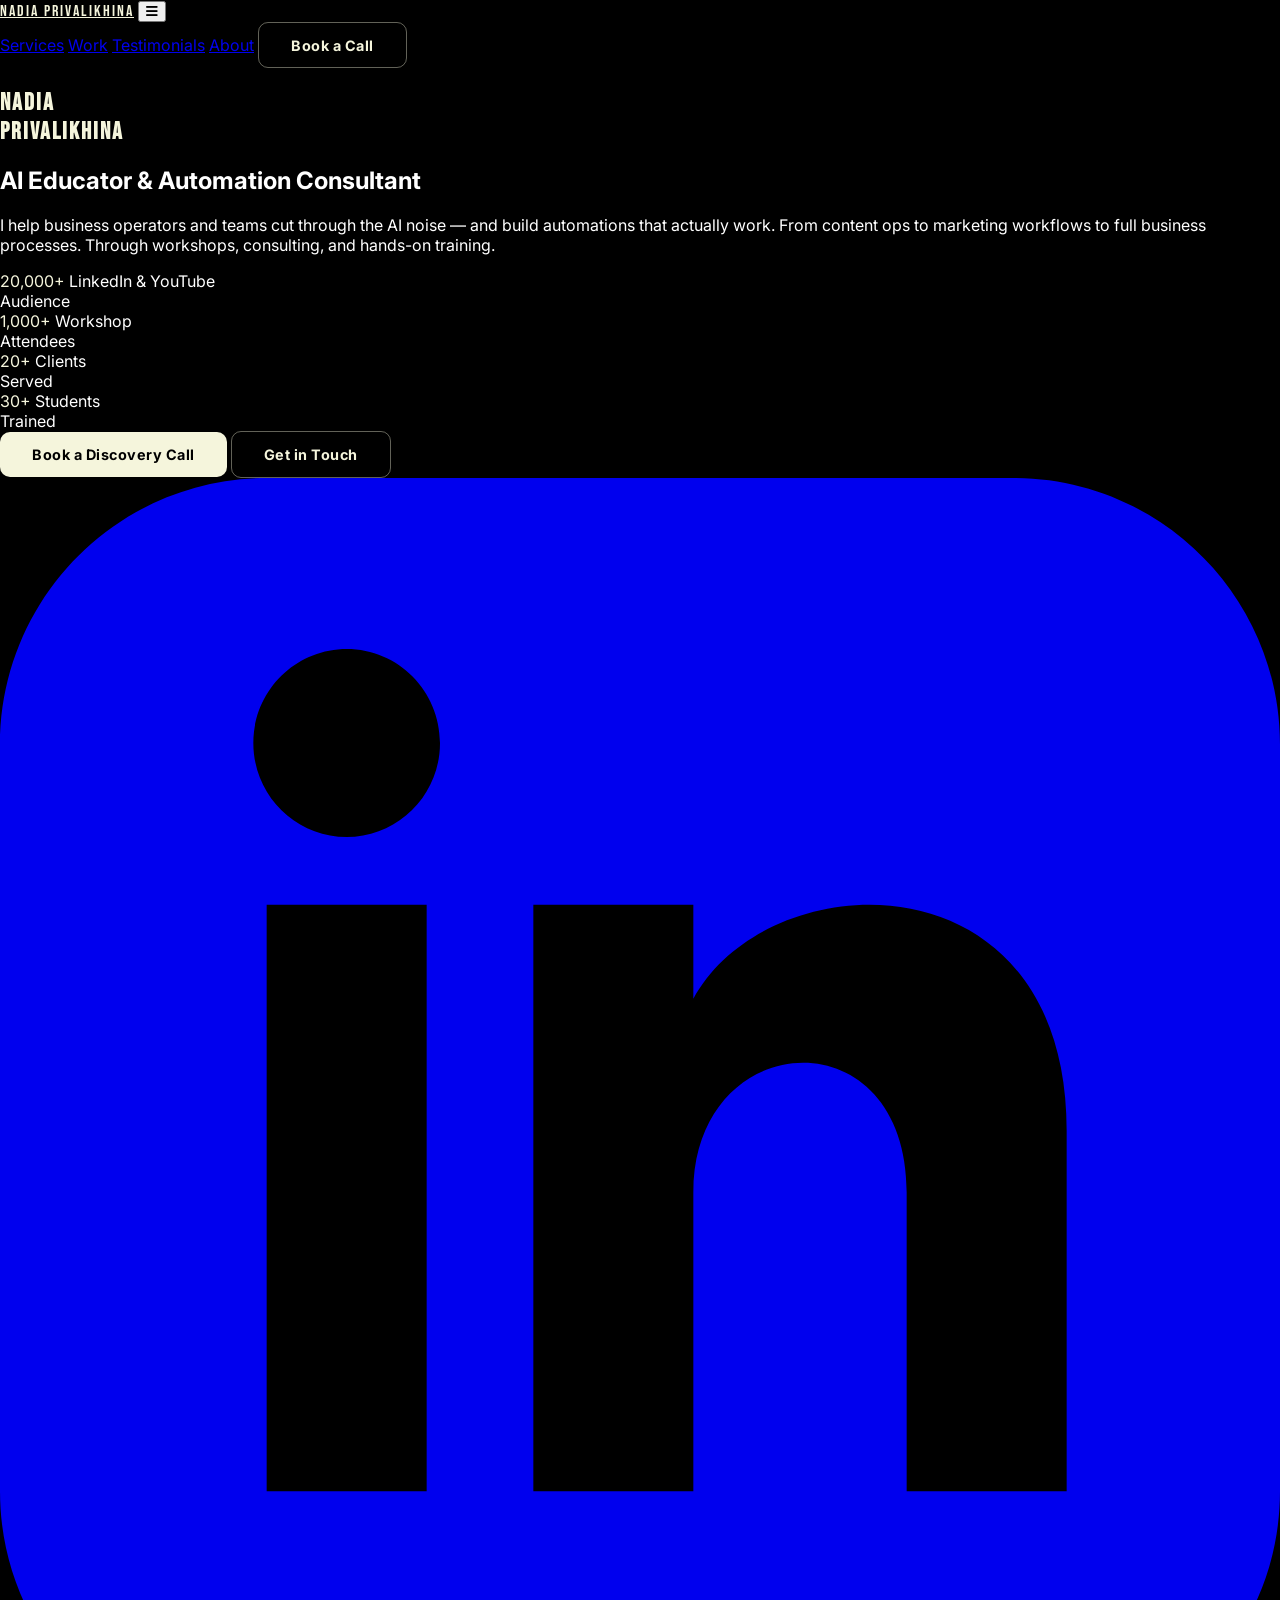
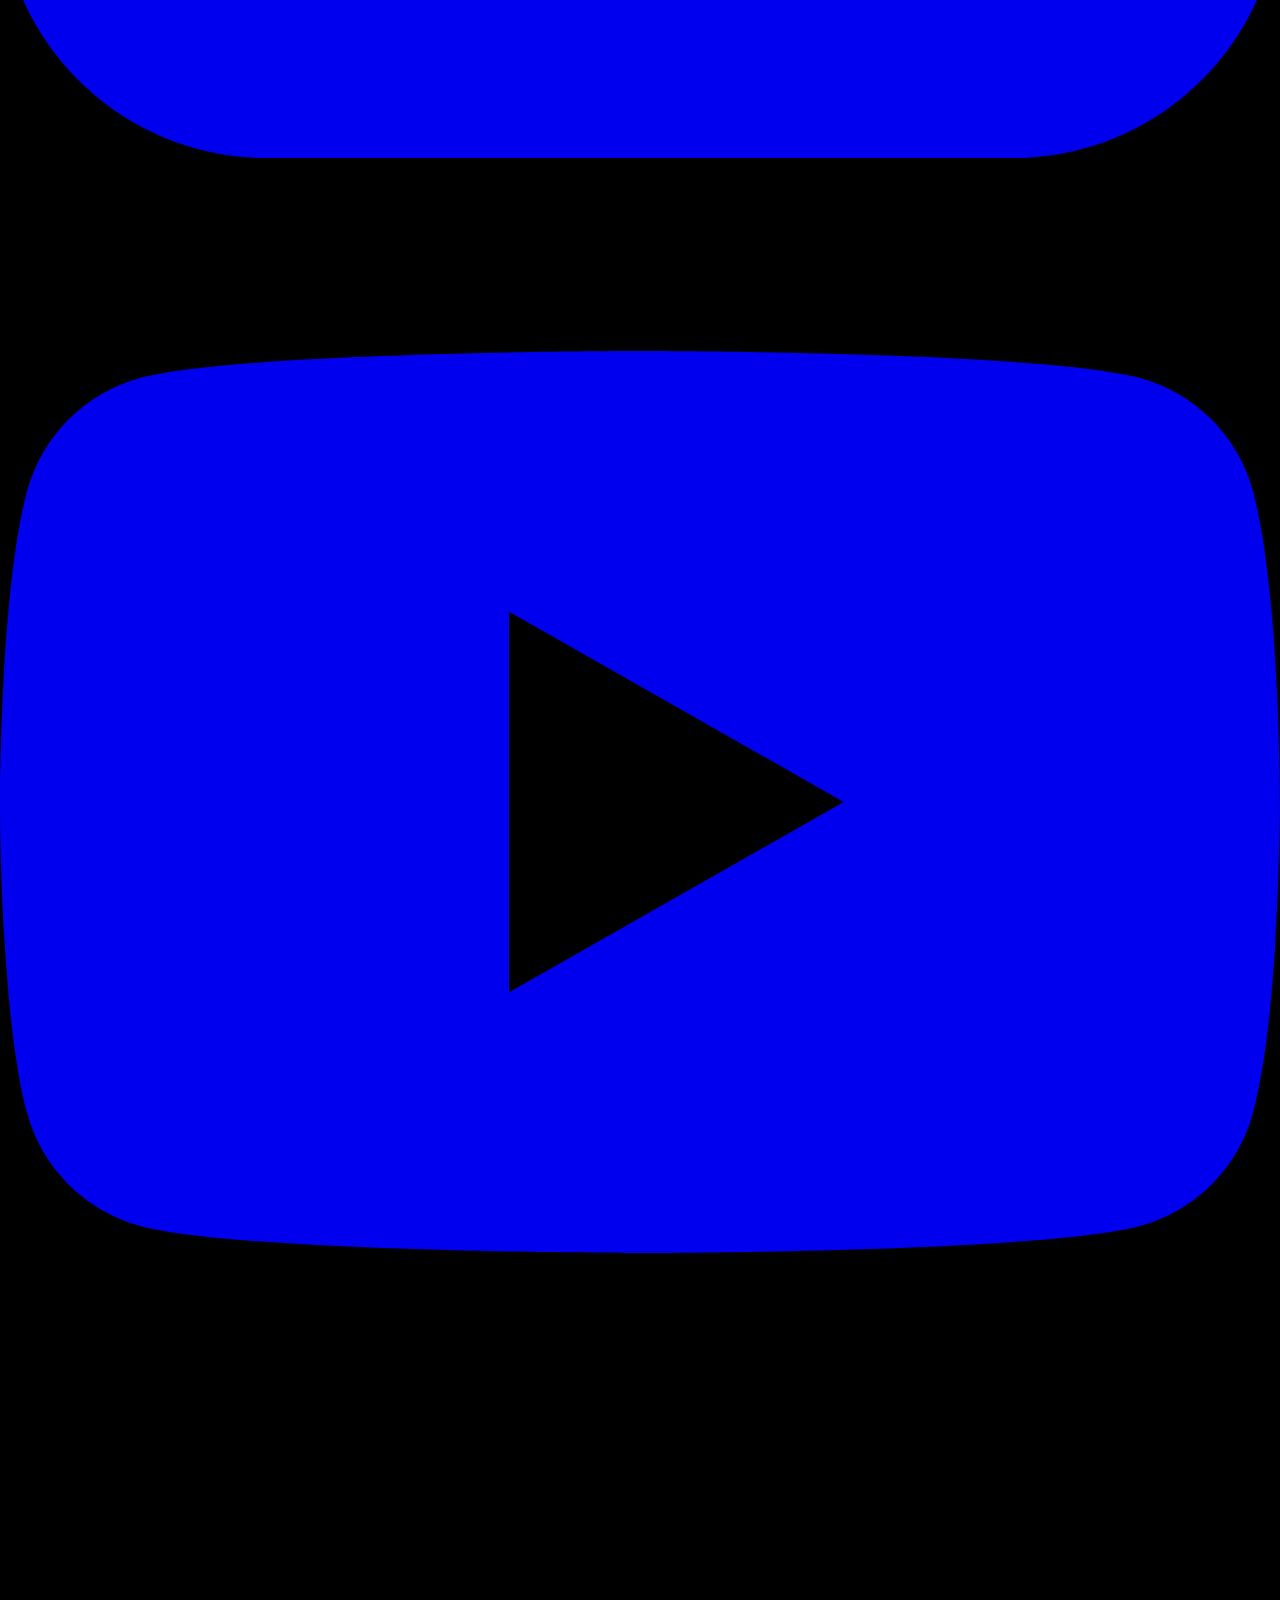
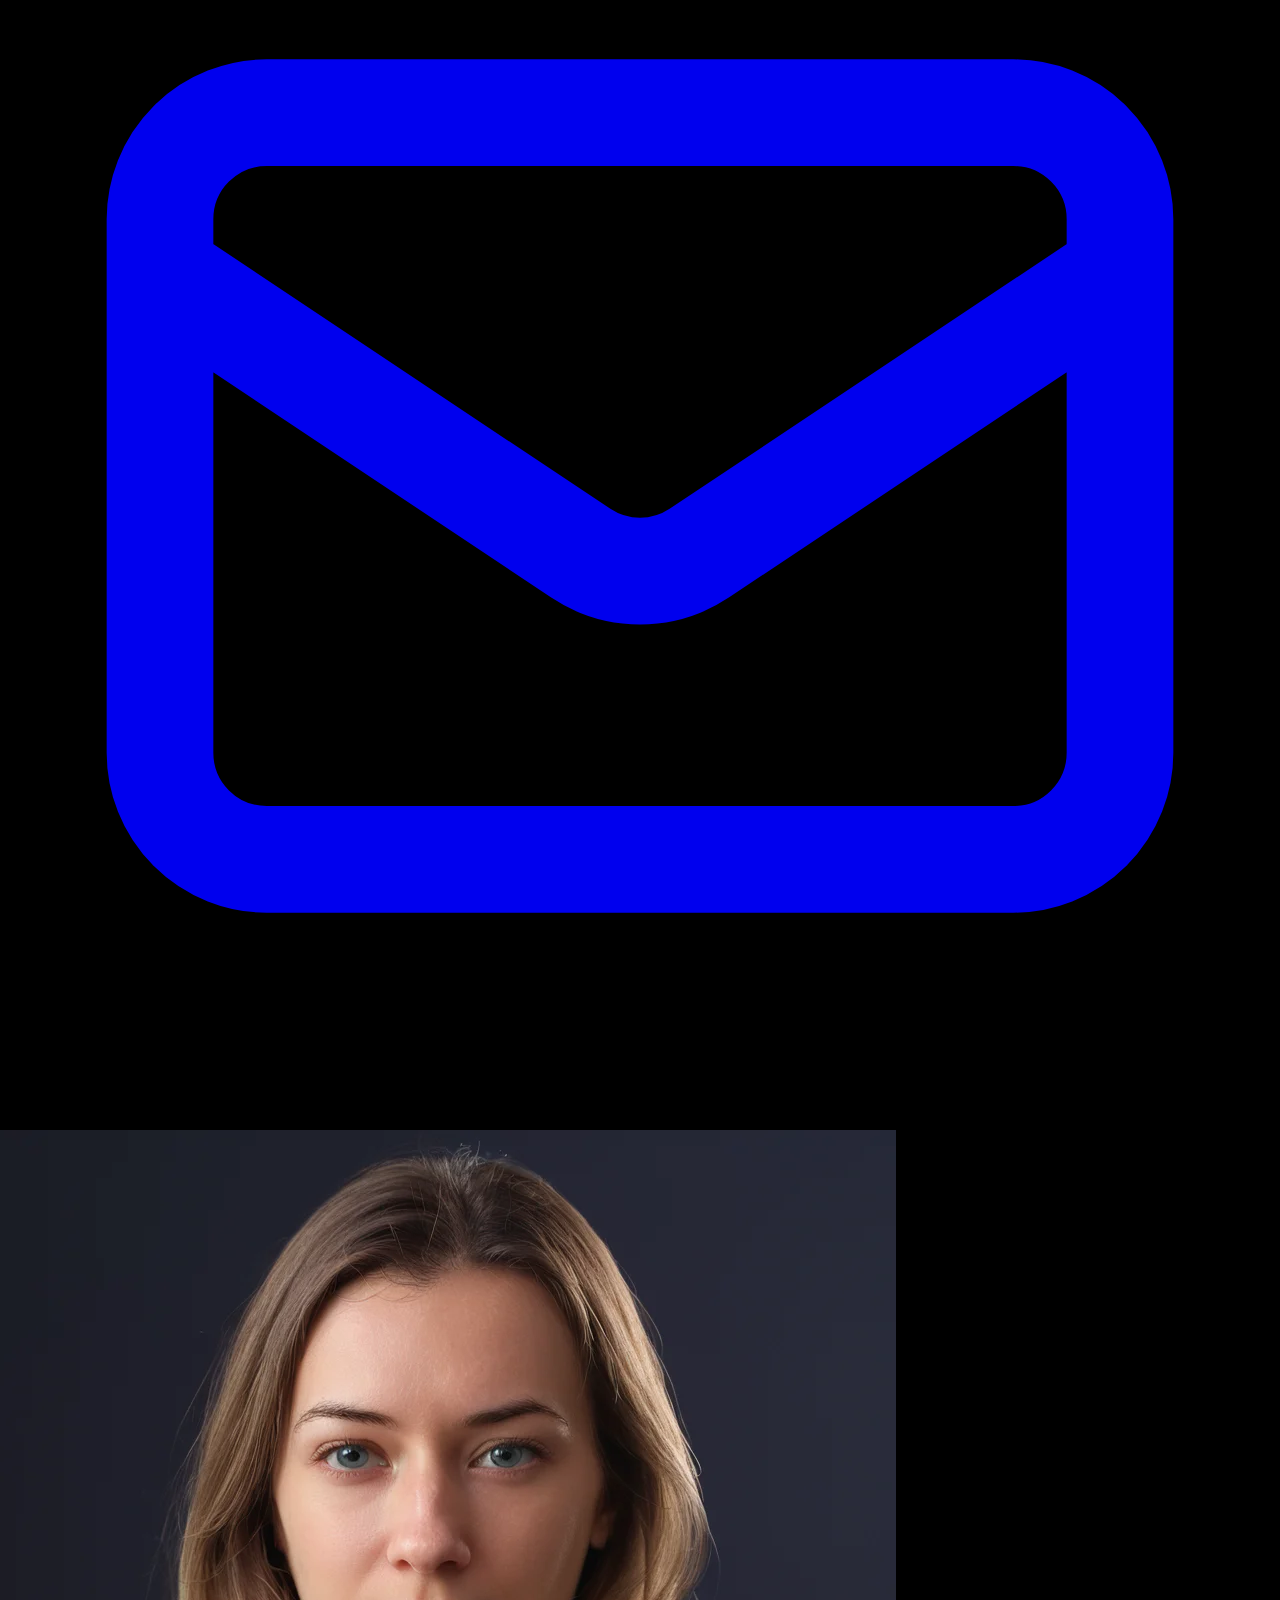
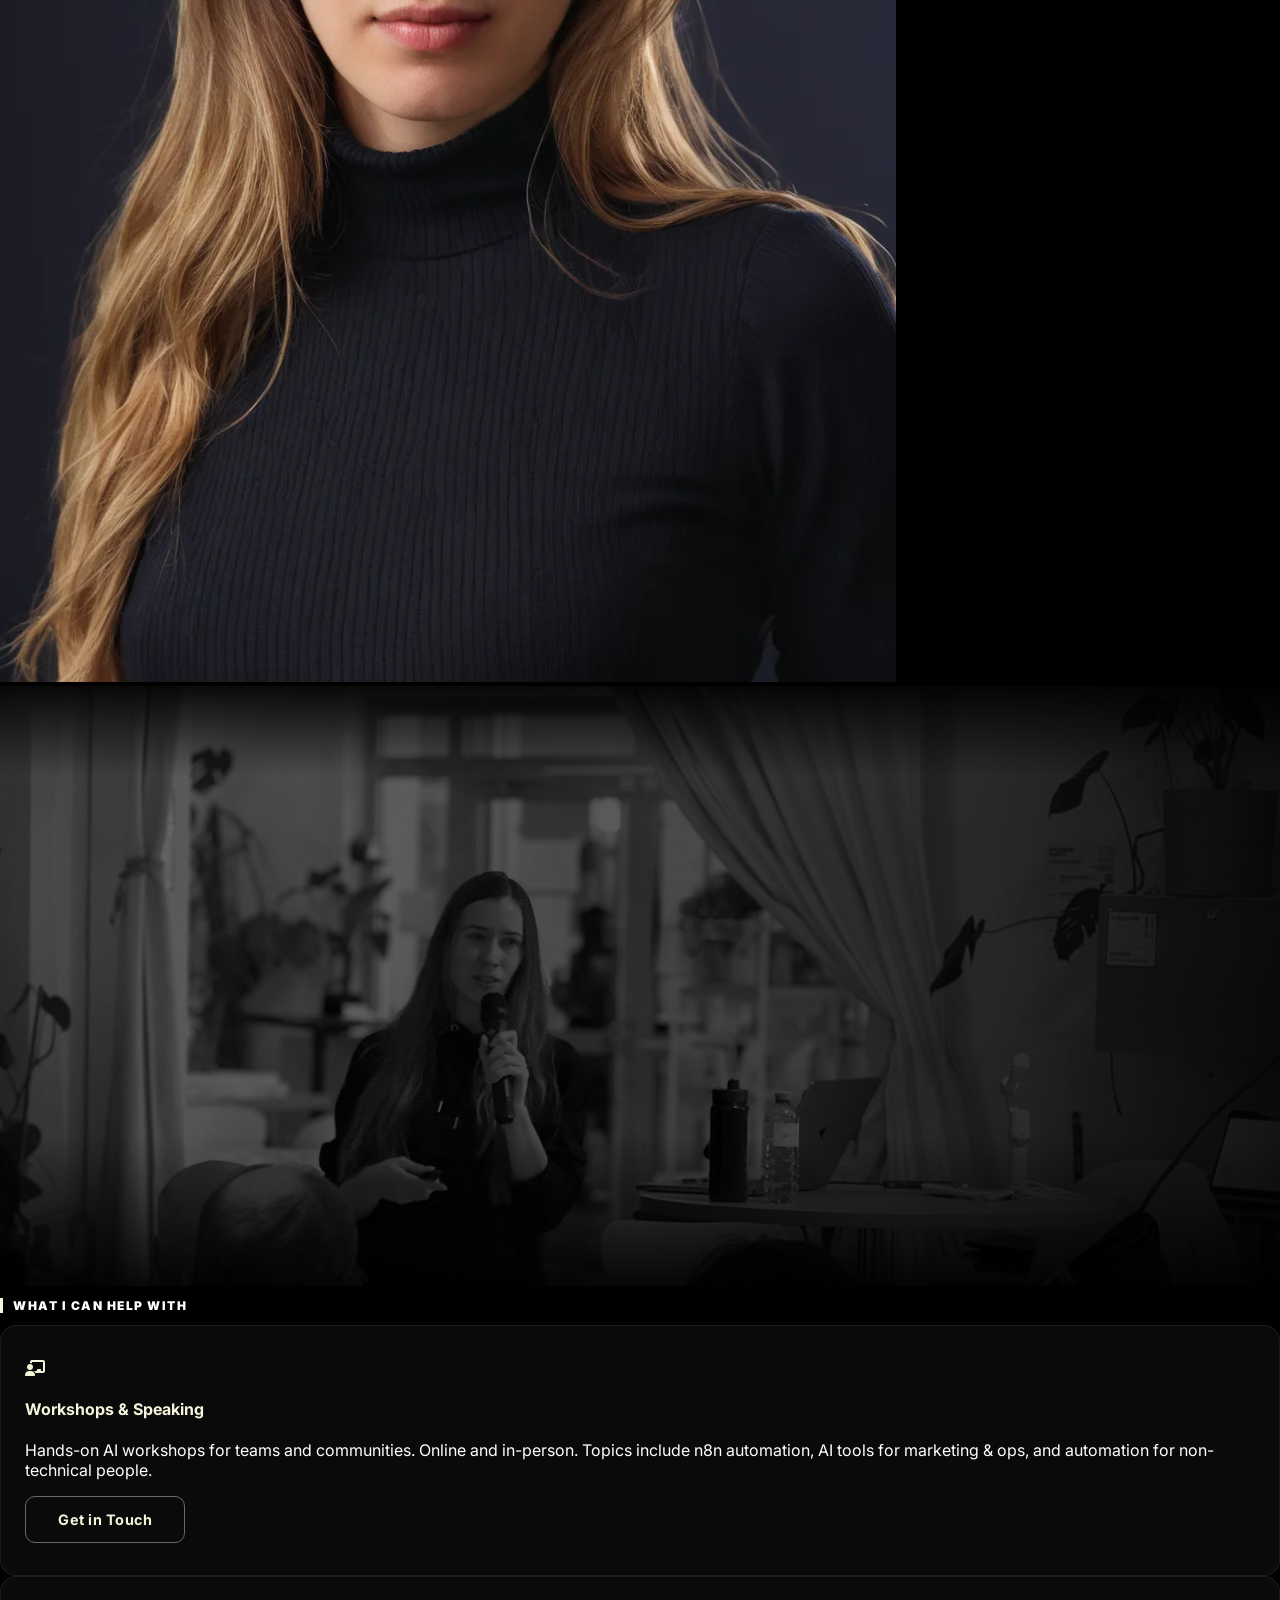
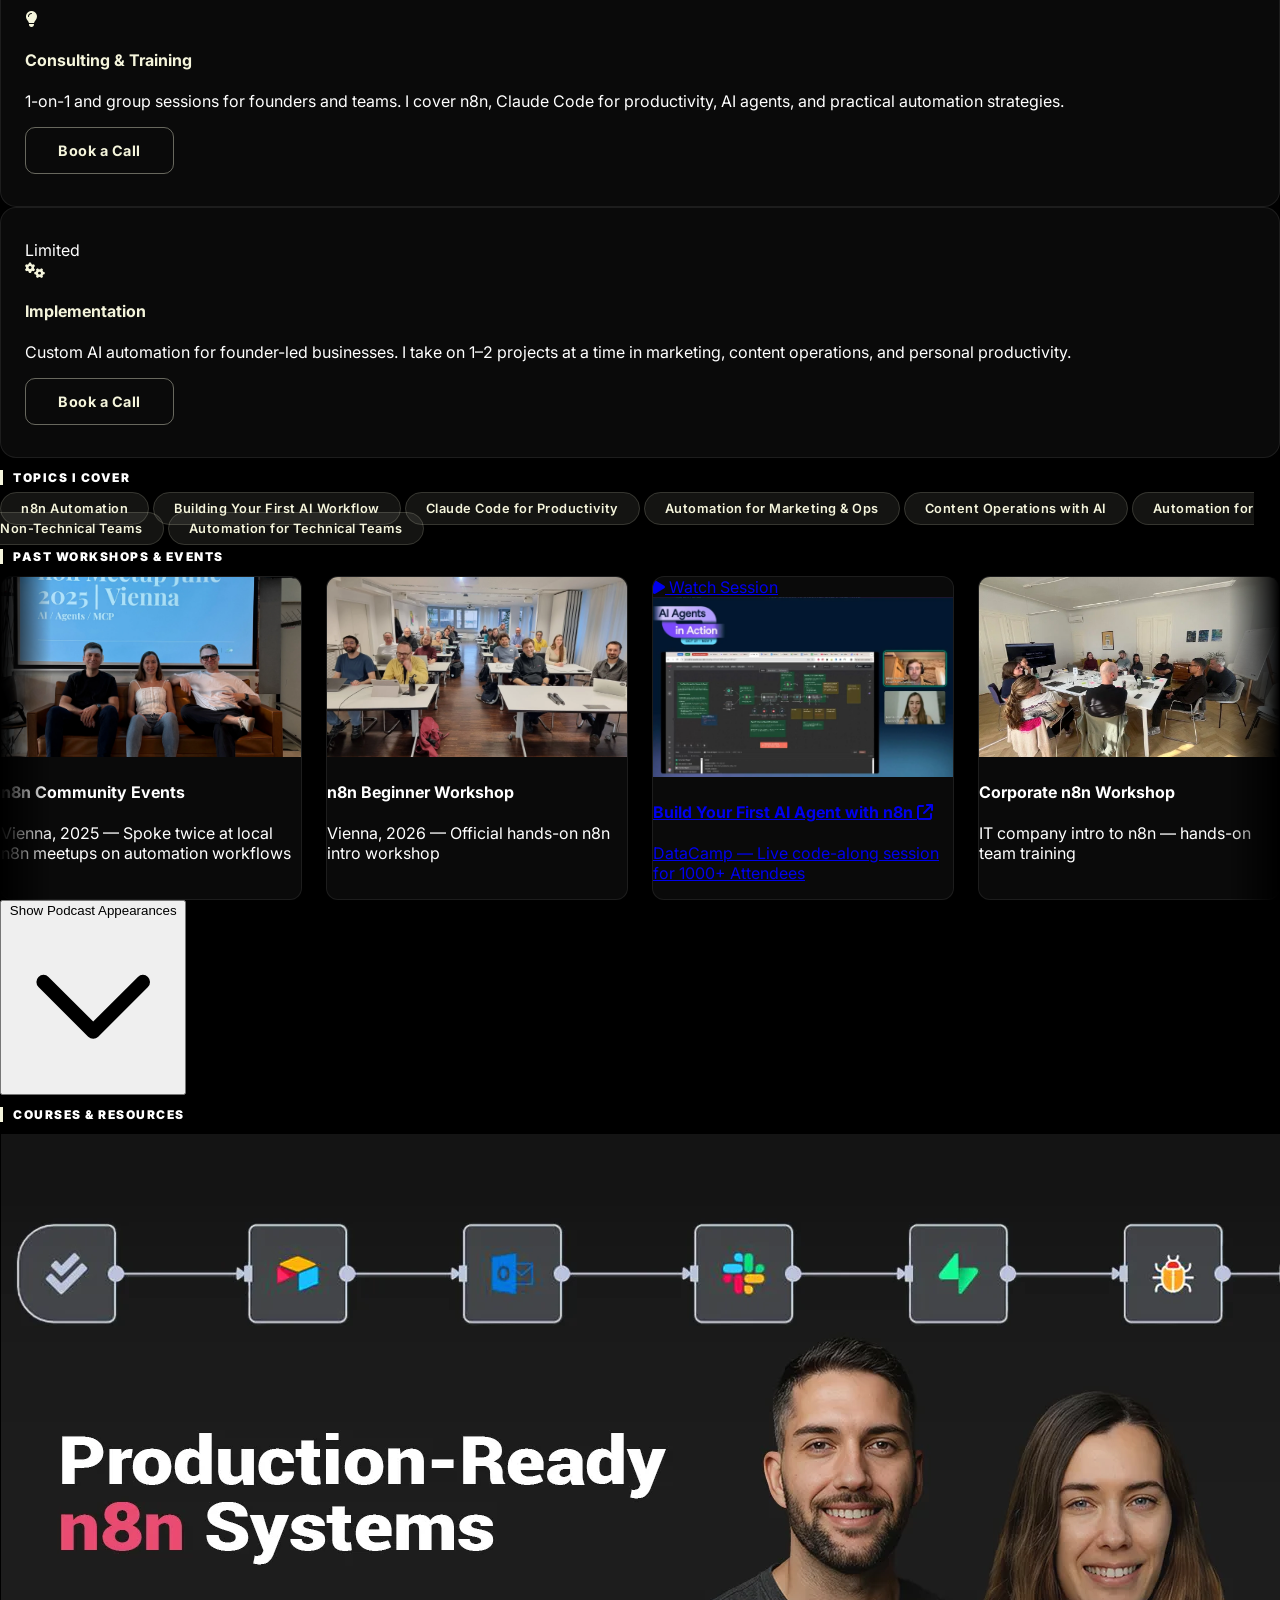
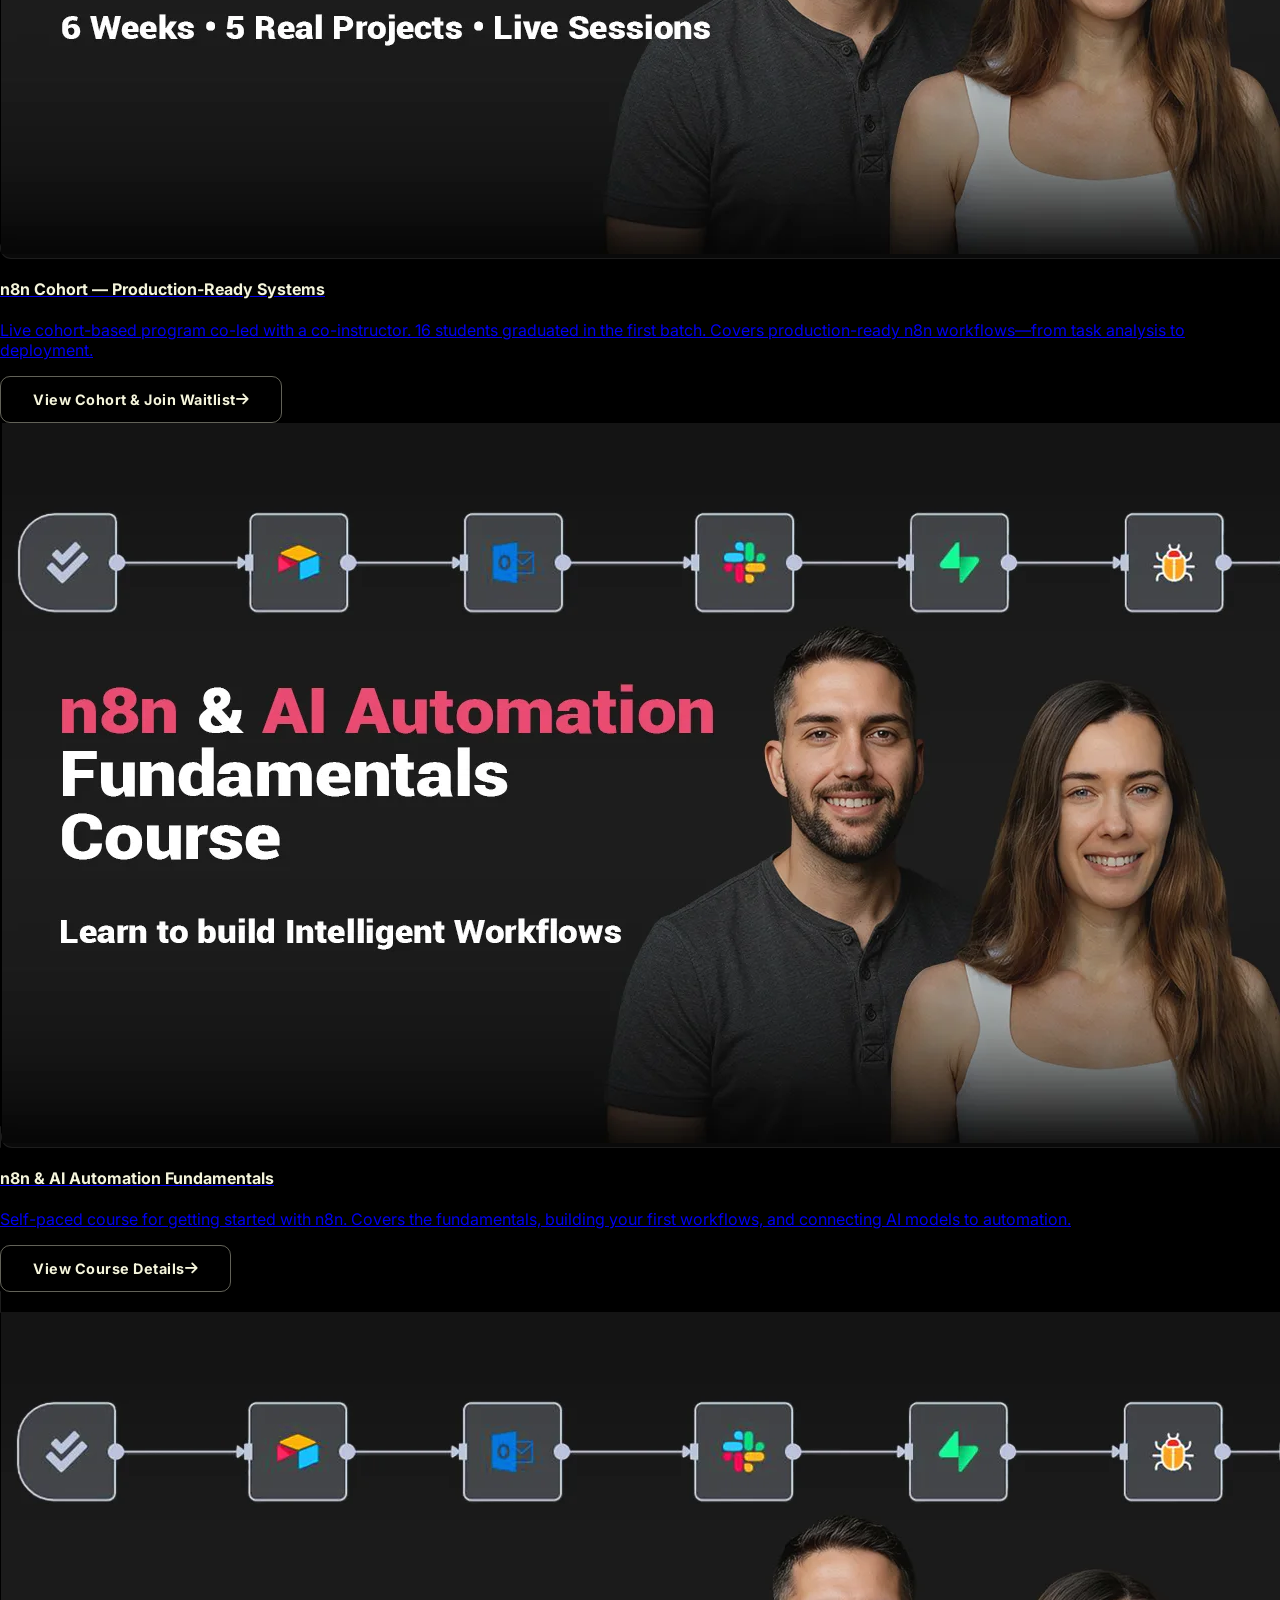
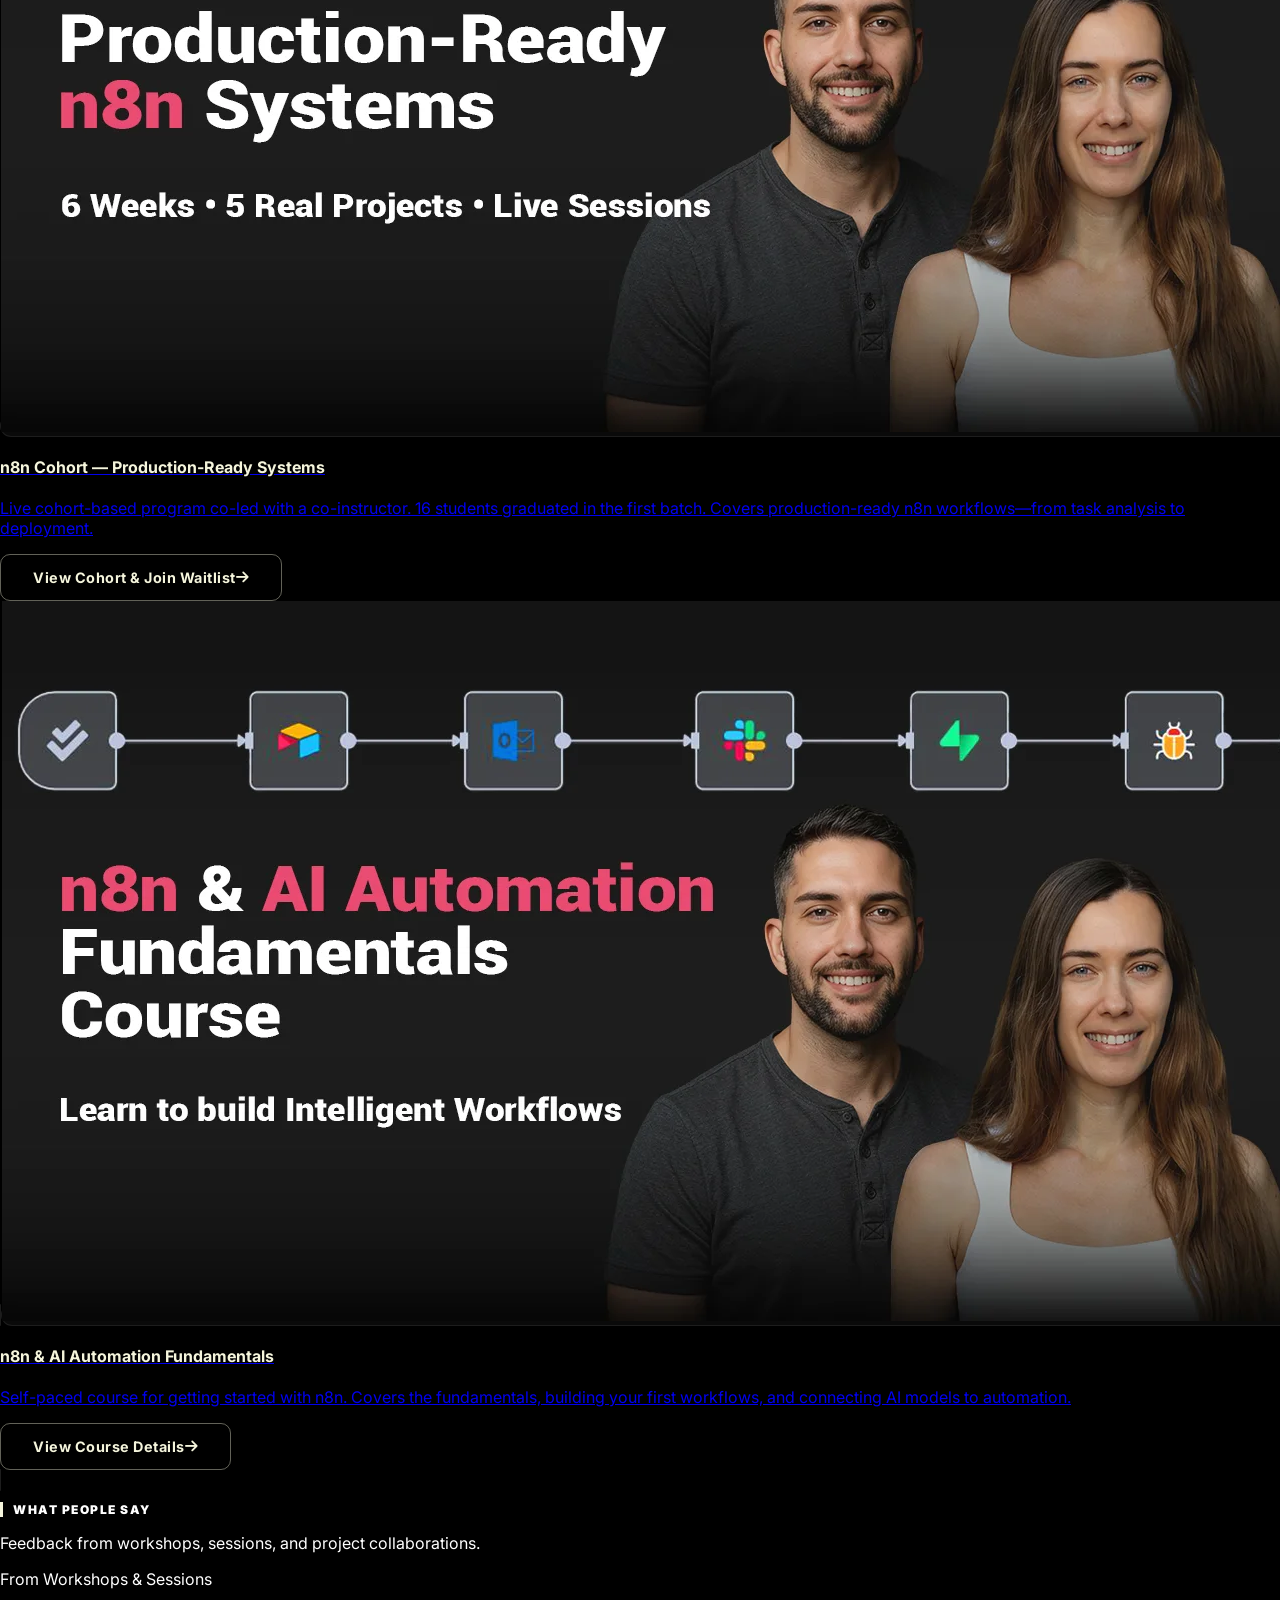
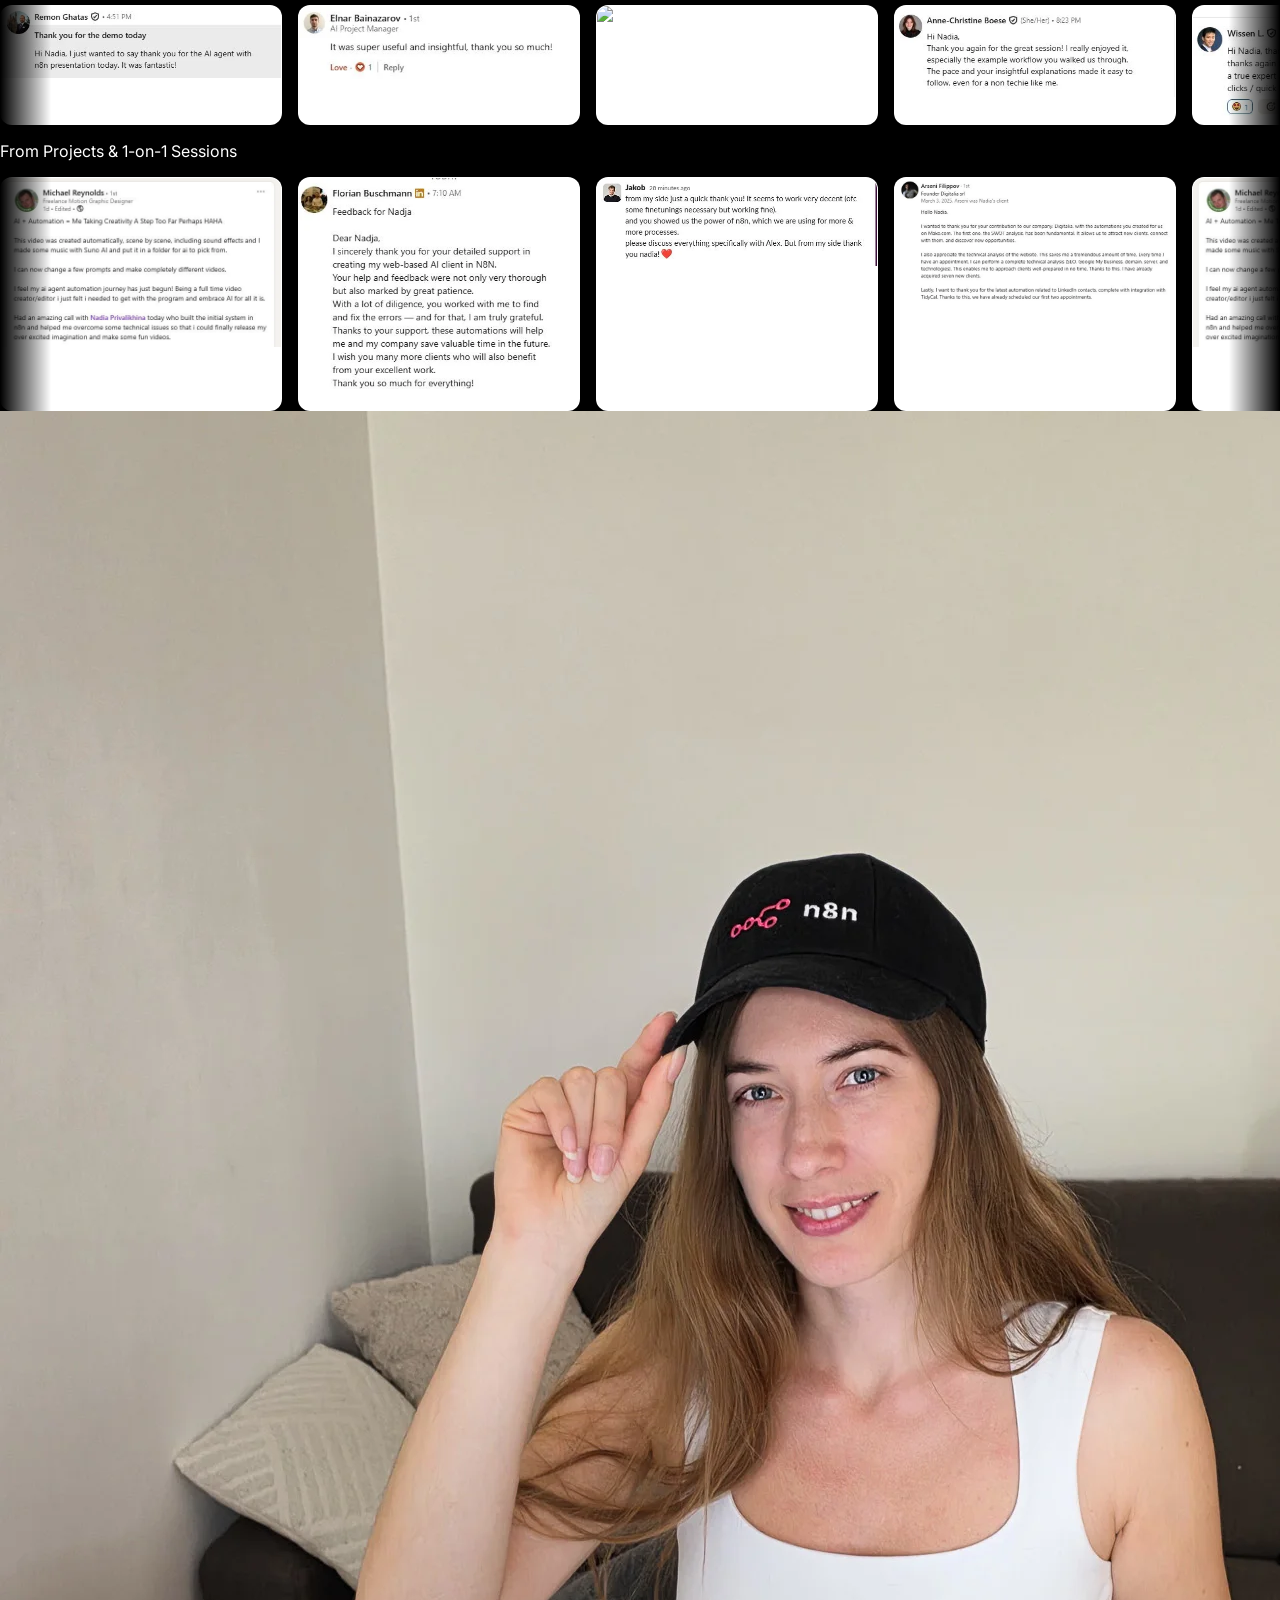
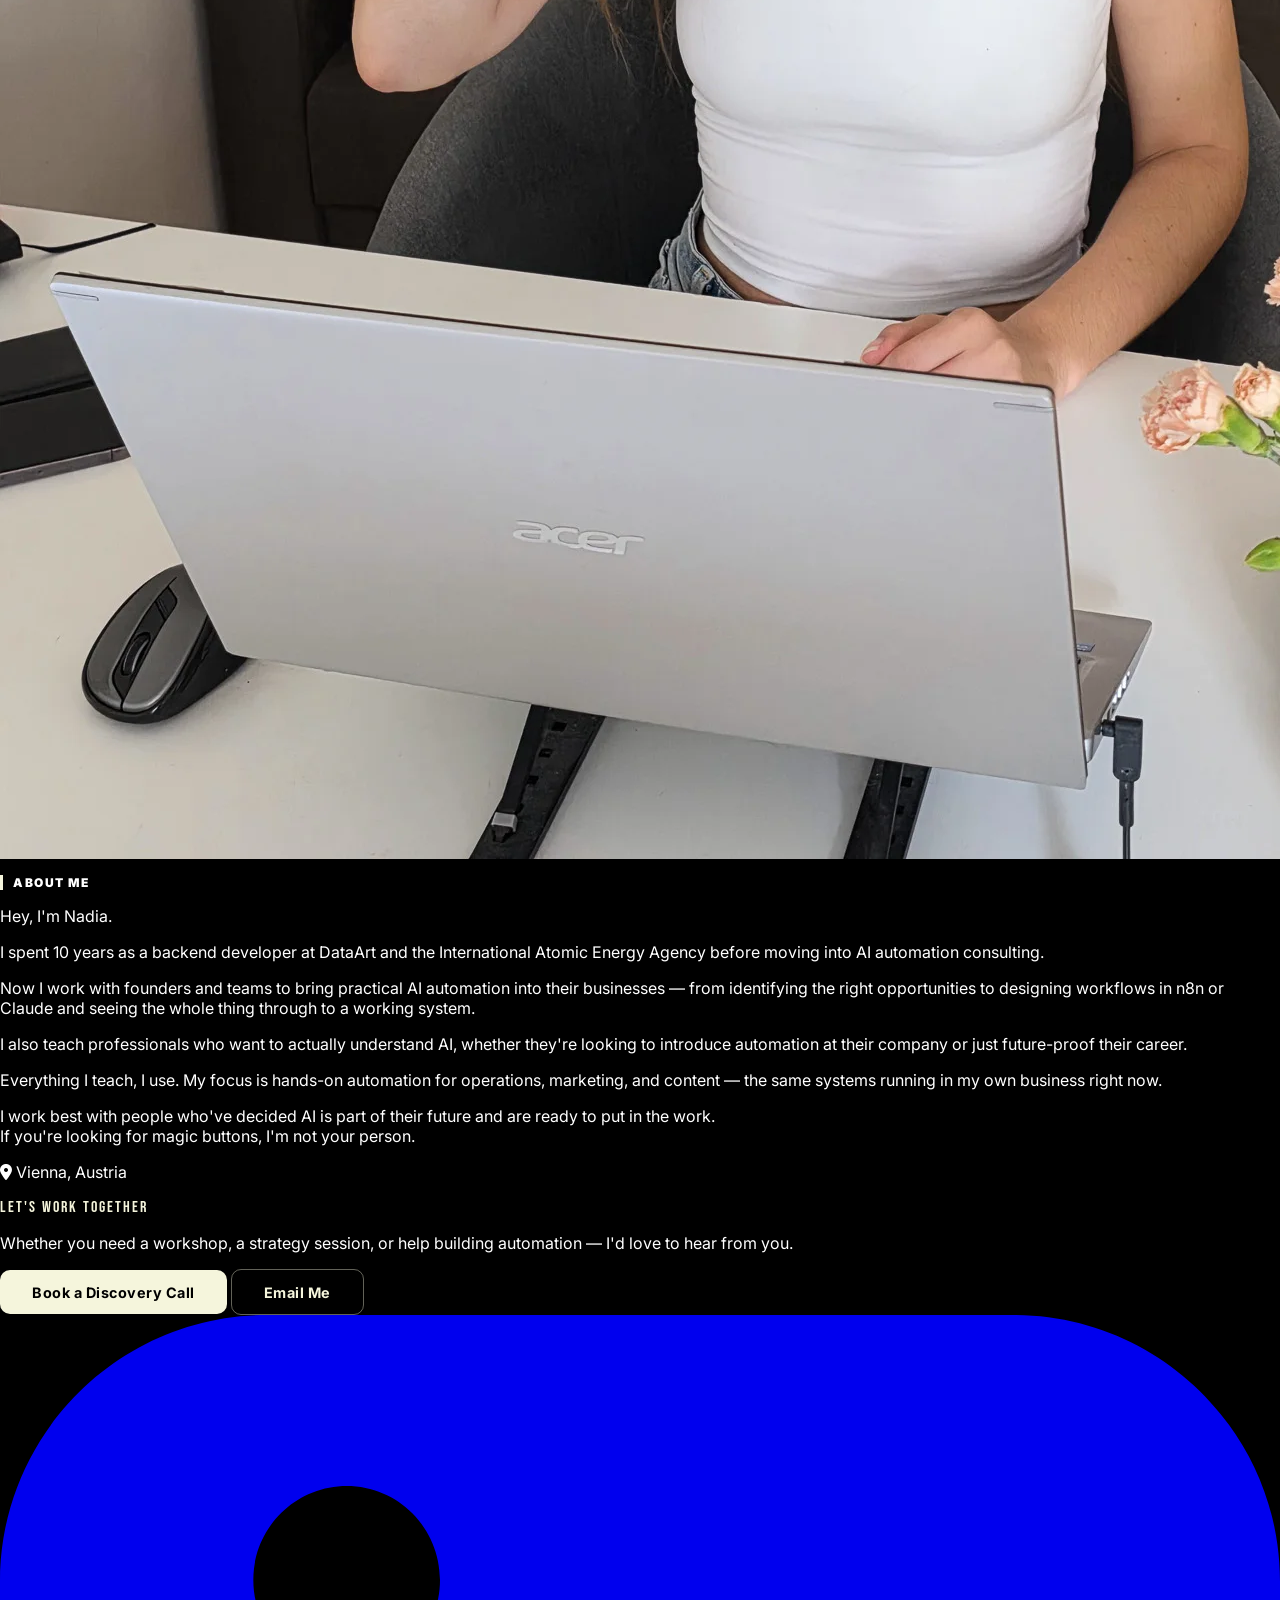
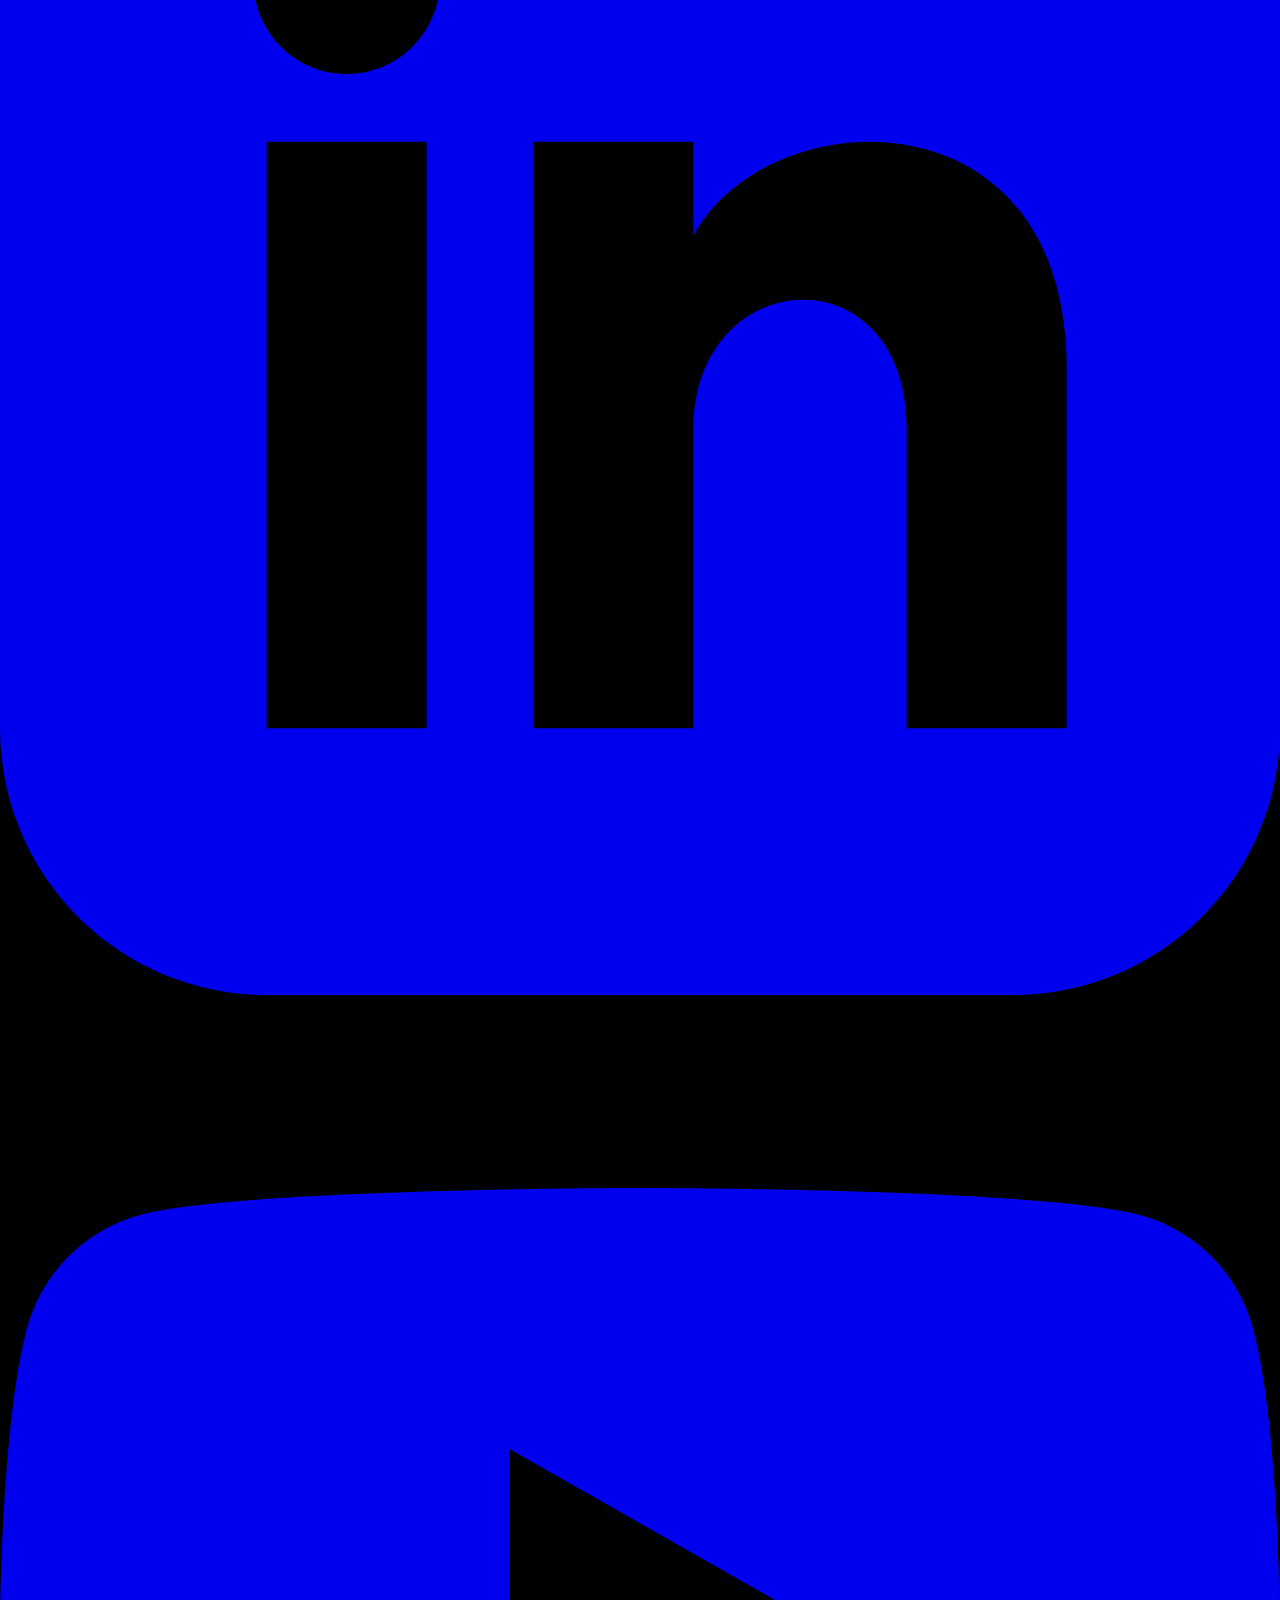
==== index.html @ 8e8718e2 "added course page, images to webp, added impressum" ====
<!DOCTYPE html>
<html lang="en">
<head>
    <meta charset="UTF-8">
    <meta name="viewport" content="width=device-width, initial-scale=1.0">
    <title>Nadia Privalikhina — AI Educator & Automation Consultant</title>
    <meta name="description" content="Nadia Privalikhina helps solo operators, consultants, marketing and content teams, and creative strategists build AI automations that actually work. Workshops, consulting, and hands-on training on n8n, Claude Code, AI agents, and practical automation for operations and business processes. Based in Vienna, Austria.">
    <meta name="robots" content="index, follow">
    <link rel="canonical" href="https://www.aiinsiders.co/">

    <!-- Open Graph -->
    <meta property="og:title" content="Nadia Privalikhina — AI Educator & Automation Consultant">
    <meta property="og:description" content="AI automation for solo operators, consultants, marketing and content teams, and creative strategists. Workshops, consulting, and hands-on training on n8n, AI agents, Claude Code, and practical workflows for operations and business processes.">
    <meta property="og:url" content="https://www.aiinsiders.co/">
    <meta property="og:type" content="website">
    <meta property="og:image" content="https://www.aiinsiders.co/resources/nadia-professional-photo.webp">

    <!-- Twitter Card -->
    <meta name="twitter:card" content="summary_large_image">
    <meta name="twitter:title" content="Nadia Privalikhina — AI Educator & Automation Consultant">
    <meta name="twitter:description" content="AI automation for solo operators, consultants, marketing and content teams, and creative strategists. Training on n8n, AI agents, and Claude Code.">
    <meta name="twitter:image" content="https://www.aiinsiders.co/resources/nadia-professional-photo.webp">

    <!-- Structured Data -->
    <script type="application/ld+json">
    {
      "@context": "https://schema.org",
      "@type": "Person",
      "name": "Nadia Privalikhina",
      "url": "https://www.aiinsiders.co/",
      "image": "https://www.aiinsiders.co/resources/nadia-professional-photo.webp",
      "jobTitle": "AI Educator & Automation Consultant",
      "description": "Helps solo operators, consultants, marketing and content teams, and creative strategists cut through the AI noise and build automations that actually work. Offers workshops, consulting, and hands-on training on n8n automation, AI agents, and practical AI workflows.",
      "email": "nadia@aiinsiders.co",
      "address": {
        "@type": "PostalAddress",
        "addressLocality": "Vienna",
        "addressCountry": "Austria"
      },
      "sameAs": [
        "https://www.linkedin.com/in/nadezhda-privalikhina/",
        "https://www.youtube.com/@nadiaaiinsiders"
      ],
      "makesOffer": [
        {
          "@type": "Offer",
          "itemOffered": {
            "@type": "Service",
            "name": "Workshops & Speaking",
            "description": "Hands-on AI workshops for teams and communities, online and in-person. Topics include n8n automation, AI tools for marketing & ops, and automation for non-technical people."
          }
        },
        {
          "@type": "Offer",
          "itemOffered": {
            "@type": "Service",
            "name": "Consulting & Training",
            "description": "1-on-1 and group sessions for founders and teams covering n8n, Claude Code for productivity, AI agents, and practical automation strategies."
          }
        },
        {
          "@type": "Offer",
          "itemOffered": {
            "@type": "Service",
            "name": "Implementation",
            "description": "Custom AI automation for founder-led businesses in marketing, content operations, and personal productivity."
          }
        }
      ]
    }
    </script>

    <script src="https://cdn.tailwindcss.com"></script>
    <link href="https://fonts.googleapis.com/css2?family=Inter:wght@400;500;600;700;800;900&family=Bebas+Neue&display=swap" rel="stylesheet">
    <link rel="stylesheet" href="https://cdnjs.cloudflare.com/ajax/libs/font-awesome/6.5.1/css/all.min.css">
    <style>
        body {
            font-family: 'Inter', sans-serif;
            background-color: #000000;
            color: #ffffff;
            margin: 0;
            padding: 0;
        }
        .header-font {
            font-family: 'Bebas Neue', cursive;
            letter-spacing: 2px;
        }
        .accent-text {
            color: #f5f5dc;
        }
        .section-header {
            color: #ffffff;
            font-weight: 900;
            letter-spacing: 1.5px;
            text-transform: uppercase;
            font-size: 0.75rem;
            border-left: 3px solid #f5f5dc;
            padding-left: 10px;
        }

        /* Sticky nav */
        nav { transition: background-color 0.3s; }
        nav.scrolled {
            background-color: rgba(0, 0, 0, 0.95);
            backdrop-filter: blur(12px);
            border-bottom: 1px solid rgba(255,255,255,0.05);
        }

        /* Mobile menu */
        #mobile-menu {
            display: none;
            position: fixed;
            inset: 0;
            z-index: 60;
            background-color: rgba(0, 0, 0, 0.98);
            backdrop-filter: blur(12px);
            flex-direction: column;
            align-items: center;
            justify-content: center;
            gap: 2rem;
        }
        #mobile-menu.open { display: flex; }

        /* B&W speaking section */
        .bw-section {
            position: relative;
            min-height: 600px;
            overflow: hidden;
        }
        .bw-section .bg-img {
            position: absolute;
            inset: 0;
            width: 100%;
            height: 100%;
            object-fit: cover;
            object-position: 30% 40%;
            filter: grayscale(100%) brightness(0.65);
        }
        .bw-section .overlay {
            position: absolute;
            inset: 0;
            background:
                linear-gradient(to bottom, rgba(0,0,0,0.9) 0%, rgba(0,0,0,0.15) 15%, rgba(0,0,0,0.15) 75%, rgba(0,0,0,0.9) 100%),
                linear-gradient(to left, rgba(0,0,0,0.85) 0%, rgba(0,0,0,0.4) 45%, rgba(0,0,0,0.15) 100%);
        }

        /* Service cards */
        .service-card {
            background: rgba(255, 255, 255, 0.04);
            border: 1px solid rgba(255, 255, 255, 0.08);
            border-radius: 16px;
            padding: 2rem 1.5rem;
            transition: border-color 0.3s, transform 0.2s;
        }
        .service-card:hover {
            border-color: rgba(245, 245, 220, 0.25);
            transform: translateY(-2px);
        }

        /* Topic tags */
        .topic-tag {
            background: rgba(245, 245, 220, 0.08);
            border: 1px solid rgba(245, 245, 220, 0.15);
            padding: 0.5rem 1.25rem;
            border-radius: 9999px;
            font-size: 0.8rem;
            font-weight: 600;
            color: #f5f5dc;
            letter-spacing: 0.5px;
        }

        /* Event cards */
        .event-card {
            background: rgba(255,255,255,0.04);
            border: 1px solid rgba(255,255,255,0.08);
            border-radius: 12px;
            overflow: hidden;
            transition: border-color 0.3s;
        }
        .event-card:hover { border-color: rgba(245, 245, 220, 0.2); }
        .event-card img {
            width: 100%;
            height: 180px;
            object-fit: cover;
        }

        /* Podcast cards */
        .podcast-card {
            display: flex;
            flex-direction: column;
            align-items: center;
            gap: 0.75rem;
            text-decoration: none;
            transition: transform 0.2s;
            padding: 1.25rem 0.75rem;
            border-radius: 12px;
            background: rgba(255,255,255,0.03);
            border: 1px solid rgba(255,255,255,0.06);
        }
        .podcast-card:hover {
            transform: translateY(-3px);
            border-color: rgba(245, 245, 220, 0.2);
        }
        .podcast-card .channel-circle {
            width: 72px;
            height: 72px;
            border-radius: 50%;
            background: rgba(245, 245, 220, 0.08);
            border: 2px solid rgba(245, 245, 220, 0.15);
            display: flex;
            align-items: center;
            justify-content: center;
            transition: border-color 0.3s;
        }
        .podcast-card:hover .channel-circle {
            border-color: #f5f5dc;
        }

        /* Course cards */
        .course-card {
            background: rgba(255, 255, 255, 0.04);
            border: 1px solid rgba(255, 255, 255, 0.08);
            border-radius: 16px;
            overflow: hidden;
            transition: border-color 0.3s, transform 0.2s;
        }
        .course-card:hover {
            border-color: rgba(245, 245, 220, 0.25);
            transform: translateY(-2px);
        }
        .course-card img {
            width: 100%;
            object-fit: contain;
            background: #111;
        }

        /* Testimonial cards */
        .testimonial-card {
            border-radius: 12px;
            overflow: hidden;
            border: 1px solid rgba(255,255,255,0.08);
            cursor: zoom-in;
            transition: transform 0.2s, border-color 0.3s;
            background: #ffffff;
        }
        .testimonial-card:hover {
            transform: scale(1.02);
            border-color: rgba(245, 245, 220, 0.3);
        }
        .testimonial-card img {
            width: 100%;
            display: block;
        }

        /* Marquee animation */
        .marquee-container {
            overflow: hidden;
            width: 100%;
            position: relative;
            mask-image: linear-gradient(to right, transparent, black 4%, black 96%, transparent);
            -webkit-mask-image: linear-gradient(to right, transparent, black 4%, black 96%, transparent);
        }
        .marquee-track {
            display: flex;
            gap: 1.5rem;
            width: max-content;
            animation: marquee-scroll 45s linear infinite;
        }
        .marquee-track:hover {
            animation-play-state: paused;
        }
        .marquee-track .event-card {
            flex-shrink: 0;
            width: 300px;
        }
        @keyframes marquee-scroll {
            0% { transform: translateX(0); }
            100% { transform: translateX(-50%); }
        }

        /* Testimonial marquee */
        .testimonial-marquee-track {
            display: flex;
            gap: 1rem;
            width: max-content;
            animation: marquee-scroll 80s linear infinite;
        }
        .testimonial-marquee-track:hover {
            animation-play-state: paused;
        }
        .testimonial-marquee-track .testimonial-card {
            flex-shrink: 0;
            width: 280px;
        }
        .testimonial-marquee-slow {
            animation-duration: 35s;
        }

        /* CTA buttons */
        .cta-btn {
            display: inline-flex;
            align-items: center;
            justify-content: center;
            background-color: #f5f5dc;
            color: #000;
            font-weight: 700;
            padding: 0.85rem 2rem;
            border-radius: 10px;
            text-decoration: none;
            font-size: 0.9rem;
            letter-spacing: 0.5px;
            transition: background-color 0.2s, transform 0.2s;
            line-height: 1.2;
        }
        .cta-btn:hover {
            background-color: #e8e8c8;
            transform: translateY(-1px);
        }
        .cta-btn-outline {
            display: inline-flex;
            align-items: center;
            justify-content: center;
            border: 1px solid rgba(245, 245, 220, 0.4);
            color: #f5f5dc;
            font-weight: 700;
            padding: 0.85rem 2rem;
            border-radius: 10px;
            text-decoration: none;
            font-size: 0.9rem;
            letter-spacing: 0.5px;
            transition: border-color 0.2s, background-color 0.2s;
            line-height: 1.2;
        }
        .cta-btn-outline:hover {
            border-color: #f5f5dc;
            background-color: rgba(245, 245, 220, 0.08);
        }

        /* Modal */
        #imageModal {
            display: none;
            position: fixed;
            z-index: 1000;
            top: 0; left: 0;
            width: 100%; height: 100%;
            background-color: rgba(0,0,0,0.95);
            backdrop-filter: blur(10px);
            align-items: center;
            justify-content: center;
            padding: 20px;
            cursor: pointer;
        }
        #modalImg {
            max-width: 90%;
            max-height: 90%;
            object-fit: contain;
            border: 1px solid #444;
            border-radius: 8px;
        }

        html { scroll-behavior: smooth; }
    </style>
</head>
<body>

    <!-- Sticky Nav -->
    <nav id="navbar" class="fixed top-0 left-0 w-full z-50 px-6 md:px-10 py-4 flex justify-between items-center">
        <a href="#" class="header-font text-xl accent-text tracking-wider">NADIA PRIVALIKHINA</a>
        <button id="burger-btn" class="md:hidden text-white text-2xl z-50" aria-label="Open menu">
            <i class="fa-solid fa-bars"></i>
        </button>
        <div class="hidden md:flex items-center gap-6 text-xs font-semibold uppercase tracking-widest text-gray-400">
            <a href="#services" class="hover:text-white transition-colors">Services</a>
            <a href="#work" class="hover:text-white transition-colors">Work</a>
            <a href="#testimonials" class="hover:text-white transition-colors">Testimonials</a>
            <a href="#about" class="hover:text-white transition-colors">About</a>
            <a href="https://cal.com/nadia-privalikhina-mweimd/discovery-call?overlayCalendar=true" target="_blank" class="cta-btn-outline !text-[10px] !py-2 !px-4 !font-semibold">Book a Call</a>
        </div>
    </nav>

    <!-- Mobile Menu Overlay -->
    <div id="mobile-menu">
        <button id="close-menu-btn" class="absolute top-5 right-6 text-white text-3xl">&times;</button>
        <a href="#services" class="text-lg font-semibold uppercase tracking-widest text-gray-300 hover:text-white transition-colors" onclick="closeMobileMenu()">Services</a>
        <a href="#work" class="text-lg font-semibold uppercase tracking-widest text-gray-300 hover:text-white transition-colors" onclick="closeMobileMenu()">Work</a>
        <a href="#testimonials" class="text-lg font-semibold uppercase tracking-widest text-gray-300 hover:text-white transition-colors" onclick="closeMobileMenu()">Testimonials</a>
        <a href="#about" class="text-lg font-semibold uppercase tracking-widest text-gray-300 hover:text-white transition-colors" onclick="closeMobileMenu()">About</a>
        <a href="https://cal.com/nadia-privalikhina-mweimd/discovery-call?overlayCalendar=true" target="_blank" class="cta-btn mt-4">Book a Call</a>
    </div>

    <!-- Image Modal -->
    <div id="imageModal" onclick="closeModal()">
        <img id="modalImg" src="" alt="Full view">
        <div class="absolute top-6 right-6 text-white text-4xl cursor-pointer">&times;</div>
    </div>

    <!-- ===================== SECTION 1: HERO ===================== -->
    <section class="min-h-screen flex items-center pt-16 pb-10 md:pt-20 md:pb-16 px-6 md:px-16 lg:px-24">
        <div class="max-w-7xl mx-auto w-full grid grid-cols-1 md:grid-cols-2 gap-12 items-center">
            <div>
                <h1 class="header-font text-6xl md:text-7xl lg:text-8xl accent-text leading-none mb-4">NADIA<br>PRIVALIKHINA</h1>
                <h2 class="text-lg md:text-xl font-bold text-gray-300 mb-4">AI Educator & Automation Consultant</h2>
                <p class="text-gray-400 text-sm md:text-base leading-relaxed max-w-lg mb-6">
                    I help business operators and teams cut through the AI noise — and build automations that actually work. From content ops to marketing workflows to full business processes. Through workshops, consulting, and hands-on training.
                </p>

                <!-- Social proof strip -->
                <div class="grid grid-cols-2 gap-x-6 gap-y-4 mb-8 max-w-md">
                    <div class="flex items-center gap-2">
                        <span class="text-2xl font-black accent-text">20,000+</span>
                        <span class="text-[10px] uppercase tracking-wider text-gray-400 font-bold">LinkedIn & YouTube<br>Audience</span>
                    </div>
                    <div class="flex items-center gap-2">
                        <span class="text-2xl font-black accent-text">1,000+</span>
                        <span class="text-[10px] uppercase tracking-wider text-gray-400 font-bold">Workshop<br>Attendees</span>
                    </div>
                    <div class="flex items-center gap-2">
                        <span class="text-2xl font-black accent-text">20+</span>
                        <span class="text-[10px] uppercase tracking-wider text-gray-400 font-bold">Clients<br>Served</span>
                    </div>
                    <div class="flex items-center gap-2">
                        <span class="text-2xl font-black accent-text">30+</span>
                        <span class="text-[10px] uppercase tracking-wider text-gray-400 font-bold">Students<br>Trained</span>
                    </div>
                </div>

                <!-- CTAs -->
                <div class="flex flex-wrap gap-4 mb-8">
                    <a href="https://cal.com/nadia-privalikhina-mweimd/discovery-call?overlayCalendar=true" target="_blank" class="cta-btn">Book a Discovery Call</a>
                    <a href="mailto:nadia@aiinsiders.co" class="cta-btn-outline">Get in Touch</a>
                </div>

                <!-- Social links -->
                <div class="flex items-center gap-5">
                    <a href="https://www.linkedin.com/in/nadezhda-privalikhina/" target="_blank" class="text-gray-400 hover:text-white transition-colors">
                        <svg class="w-5 h-5" fill="currentColor" viewBox="0 0 24 24"><path d="M19 0h-14c-2.761 0-5 2.239-5 5v14c0 2.761 2.239 5 5 5h14c2.762 0 5-2.239 5-5v-14c0-2.761-2.238-5-5-5zm-11 19h-3v-11h3v11zm-1.5-12.268c-.966 0-1.75-.79-1.75-1.764s.784-1.764 1.75-1.764 1.75.79 1.75 1.764-.783 1.764-1.75 1.764zm13.5 12.268h-3v-5.604c0-3.368-4-3.113-4 0v5.604h-3v-11h3v1.765c1.396-2.586 7-2.777 7 2.476v6.759z"/></svg>
                    </a>
                    <a href="https://www.youtube.com/@nadiaaiinsiders" target="_blank" class="text-gray-400 hover:text-white transition-colors">
                        <svg class="w-5 h-5" fill="currentColor" viewBox="0 0 24 24"><path d="M23.498 6.186a3.016 3.016 0 0 0-2.122-2.136C19.505 3.545 12 3.545 12 3.545s-7.505 0-9.377.505A3.017 3.017 0 0 0 .502 6.186C0 8.07 0 12 0 12s0 3.93.502 5.814a3.016 3.016 0 0 0 2.122 2.136c1.871.505 9.376.505 9.376.505s7.505 0 9.377-.505a3.015 3.015 0 0 0 2.122-2.136C24 15.93 24 12 24 12s0-3.93-.502-5.814zM9.545 15.568V8.432L15.818 12l-6.273 3.568z"/></svg>
                    </a>
                    <a href="mailto:nadia@aiinsiders.co" class="text-gray-400 hover:text-white transition-colors">
                        <svg class="w-5 h-5" fill="none" stroke="currentColor" stroke-width="2" viewBox="0 0 24 24"><path stroke-linecap="round" stroke-linejoin="round" d="M3 8l7.89 5.26a2 2 0 002.22 0L21 8M5 19h14a2 2 0 002-2V7a2 2 0 00-2-2H5a2 2 0 00-2 2v10a2 2 0 002 2z"/></svg>
                    </a>
                </div>
            </div>

            <!-- Right: Photo (hidden on mobile) -->
            <div class="hidden md:flex md:justify-end">
                <img src="./resources/nadia-professional-photo.webp" alt="Nadia Privalikhina" class="w-72 md:w-96 rounded-2xl shadow-2xl border border-white/10">
            </div>
        </div>
    </section>

    <!-- ===================== SECTION 2: B&W SPEAKING PHOTO ===================== -->
    <section class="bw-section flex items-end md:items-center justify-end">
        <img src="./resources/nadia-speaking.webp" alt="" class="bg-img" loading="lazy">
        <div class="overlay"></div>
        <div class="relative z-10 px-6 md:px-16 lg:px-24 py-12 md:py-28 max-w-3xl text-right">
            <p class="header-font text-4xl md:text-5xl lg:text-6xl accent-text leading-tight mb-4">
                I research it. I build it.
            </p>
            <p class="header-font text-4xl md:text-5xl lg:text-6xl text-white/70 leading-tight">
                I break it — and then I teach it.
            </p>
        </div>
    </section>

    <!-- ===================== SECTION 3: SERVICES ===================== -->
    <section id="services" class="py-12 md:py-16 px-6 md:px-16 lg:px-24">
        <div class="max-w-6xl mx-auto">
            <h3 class="section-header mb-12">What I Can Help With</h3>
            <div class="grid grid-cols-1 md:grid-cols-3 gap-6">
                <!-- Workshops & Speaking -->
                <div class="service-card flex flex-col">
                    <div class="text-2xl mb-4 accent-text"><i class="fa-solid fa-chalkboard-user"></i></div>
                    <h4 class="text-lg font-bold accent-text mb-2">Workshops & Speaking</h4>
                    <p class="text-sm text-gray-300 leading-relaxed mb-4 flex-grow">
                        Hands-on AI workshops for teams and communities. Online and in-person.
                        Topics include n8n automation, AI tools for marketing & ops, and automation for non-technical people.
                    </p>
                    <a href="mailto:nadia@aiinsiders.co?subject=Workshop%20Inquiry" class="cta-btn-outline !text-sm !py-3 text-center mt-auto">Get in Touch</a>
                </div>

                <!-- Consulting & Training -->
                <div class="service-card flex flex-col">
                    <div class="text-2xl mb-4 accent-text"><i class="fa-solid fa-lightbulb"></i></div>
                    <h4 class="text-lg font-bold accent-text mb-2">Consulting & Training</h4>
                    <p class="text-sm text-gray-300 leading-relaxed mb-4 flex-grow">
                        1-on-1 and group sessions for founders and teams. I cover n8n, Claude Code for productivity,
                        AI agents, and practical automation strategies.
                    </p>
                    <a href="https://cal.com/nadia-privalikhina-mweimd/discovery-call?overlayCalendar=true" target="_blank" class="cta-btn-outline !text-sm !py-3 text-center mt-auto">Book a Call</a>
                </div>

                <!-- Implementation -->
                <div class="service-card flex flex-col relative">
                    <div class="absolute top-4 right-4">
                        <span class="text-[9px] font-bold uppercase tracking-widest bg-white/10 text-gray-400 px-2 py-1 rounded-full border border-white/10">Limited</span>
                    </div>
                    <div class="text-2xl mb-4 accent-text"><i class="fa-solid fa-gears"></i></div>
                    <h4 class="text-lg font-bold accent-text mb-2">Implementation</h4>
                    <p class="text-sm text-gray-300 leading-relaxed mb-4 flex-grow">
                        Custom AI automation for founder-led businesses. I take on 1–2 projects at a time in marketing, content operations, and personal productivity.
                    </p>
                    <a href="https://cal.com/nadia-privalikhina-mweimd/discovery-call?overlayCalendar=true" target="_blank" class="cta-btn-outline !text-sm !py-3 text-center mt-auto">Book a Call</a>
                </div>
            </div>
        </div>
    </section>

    <!-- ===================== SECTION 4: TOPICS I COVER ===================== -->
    <section class="py-10 md:py-10 px-6 md:px-16 lg:px-24 border-t border-white/5">
        <div class="max-w-6xl mx-auto">
            <h3 class="section-header mb-8">Topics I Cover</h3>
            <div class="flex flex-wrap gap-3">
                <span class="topic-tag">n8n Automation</span>
                <span class="topic-tag">Building Your First AI Workflow</span>
                <span class="topic-tag">Claude Code for Productivity</span>
                <span class="topic-tag">Automation for Marketing & Ops</span>
                <span class="topic-tag">Content Operations with AI</span>
                <span class="topic-tag">Automation for Non-Technical Teams</span>
                <span class="topic-tag">Automation for Technical Teams</span>
            </div>
        </div>
    </section>

    <!-- ===================== SECTION 5: FEATURED WORK ===================== -->
    <section id="work" class="py-12 md:py-16 px-6 md:px-16 lg:px-24 border-t border-white/5">
        <div class="max-w-6xl mx-auto">

            <!-- Past Workshops & Events — Marquee -->
            <h3 class="section-header mb-8">Past Workshops & Events</h3>
            <div class="marquee-container mb-16">
                <div class="marquee-track">
                    <!-- Set 1 -->
                    <div class="event-card">
                        <img src="./resources/n8n-meetup-1.webp" alt="n8n Community Event Vienna" loading="lazy">
                        <div class="p-4">
                            <h4 class="text-sm font-bold text-white mb-1">n8n Community Events</h4>
                            <p class="text-xs text-gray-400">Vienna, 2025 — Spoke twice at local n8n meetups on automation workflows</p>
                        </div>
                    </div>
                    <div class="event-card">
                        <img src="./resources/n8n-workshop-audience.webp" alt="n8n Beginner Workshop" loading="lazy">
                        <div class="p-4">
                            <h4 class="text-sm font-bold text-white mb-1">n8n Beginner Workshop</h4>
                            <p class="text-xs text-gray-400">Vienna, 2026 — Official hands-on n8n intro workshop</p>
                        </div>
                    </div>
                    <a href="https://www.datacamp.com/code-along/build-your-first-ai-agent-with-n8n" target="_blank" class="event-card group relative">
                        <div class="absolute top-3 right-3 z-10">
                            <span class="text-[9px] font-bold uppercase tracking-wider bg-[#f5f5dc] text-black px-2.5 py-1 rounded-full flex items-center gap-1">
                                <i class="fa-solid fa-play text-[7px]"></i> Watch Session
                            </span>
                        </div>
                        <img src="./resources/datacamp-session-screenshot.webp" alt="DataCamp Code-Along" loading="lazy">
                        <div class="p-4">
                            <h4 class="text-sm font-bold text-white mb-1 group-hover:text-[#f5f5dc] transition-colors">
                                Build Your First AI Agent with n8n
                                <i class="fa-solid fa-arrow-up-right-from-square text-[10px] ml-1 opacity-50 group-hover:opacity-100"></i>
                            </h4>
                            <p class="text-xs text-gray-400">DataCamp — Live code-along session for 1000+ Attendees</p>
                        </div>
                    </a>
                    <div class="event-card">
                        <img src="./resources/n8n-workshop-viable.webp" alt="Corporate Workshop" loading="lazy">
                        <div class="p-4">
                            <h4 class="text-sm font-bold text-white mb-1">Corporate n8n Workshop</h4>
                            <p class="text-xs text-gray-400">IT company intro to n8n — hands-on team training</p>
                        </div>
                    </div>
                    <div class="event-card">
                        <img src="./resources/nadia-speaking-at-hackathon.webp" alt="Automation Hackathon" loading="lazy">
                        <div class="p-4">
                            <h4 class="text-sm font-bold text-white mb-1">Automation Hackathon</h4>
                            <p class="text-xs text-gray-400">Technical support and mentoring during company hackathon</p>
                        </div>
                    </div>
                    <div class="event-card">
                        <img src="./resources/n8n-meetup-speaking-audience.webp" alt="Community Session" loading="lazy">
                        <div class="p-4">
                            <h4 class="text-sm font-bold text-white mb-1">Community Sessions</h4>
                            <p class="text-xs text-gray-400">Educational sessions on n8n for online communities</p>
                        </div>
                    </div>
                    <!-- Set 2 (duplicate for seamless loop) -->
                    <div class="event-card">
                        <img src="./resources/n8n-meetup-1.webp" alt="n8n Community Event Vienna" loading="lazy">
                        <div class="p-4">
                            <h4 class="text-sm font-bold text-white mb-1">n8n Community Events</h4>
                            <p class="text-xs text-gray-400">Vienna, 2025 — Spoke twice at local n8n meetups on automation workflows</p>
                        </div>
                    </div>
                    <div class="event-card">
                        <img src="./resources/n8n-workshop-audience.webp" alt="n8n Beginner Workshop" loading="lazy">
                        <div class="p-4">
                            <h4 class="text-sm font-bold text-white mb-1">n8n Beginner Workshop</h4>
                            <p class="text-xs text-gray-400">Vienna, 2026 — Official nands-on n8n intro workshop</p>
                        </div>
                    </div>
                    <a href="https://www.datacamp.com/code-along/build-your-first-ai-agent-with-n8n" target="_blank" class="event-card group relative">
                        <div class="absolute top-3 right-3 z-10">
                            <span class="text-[9px] font-bold uppercase tracking-wider bg-[#f5f5dc] text-black px-2.5 py-1 rounded-full flex items-center gap-1">
                                <i class="fa-solid fa-play text-[7px]"></i> Watch Session
                            </span>
                        </div>
                        <img src="./resources/datacamp-session-screenshot.webp" alt="DataCamp Code-Along" loading="lazy">
                        <div class="p-4">
                            <h4 class="text-sm font-bold text-white mb-1 group-hover:text-[#f5f5dc] transition-colors">
                                Build Your First AI Agent with n8n
                                <i class="fa-solid fa-arrow-up-right-from-square text-[10px] ml-1 opacity-50 group-hover:opacity-100"></i>
                            </h4>
                            <p class="text-xs text-gray-400">DataCamp — Live code-along session for 1000+ Attendees</p>
                        </div>
                    </a>
                    <div class="event-card">
                        <img src="./resources/n8n-workshop-viable.webp" alt="Corporate Workshop" loading="lazy">
                        <div class="p-4">
                            <h4 class="text-sm font-bold text-white mb-1">Corporate n8n Workshop</h4>
                            <p class="text-xs text-gray-400">IT company intro to n8n — hands-on team training</p>
                        </div>
                    </div>
                    <div class="event-card">
                        <img src="./resources/nadia-speaking-at-hackathon.webp" alt="Automation Hackathon" loading="lazy">
                        <div class="p-4">
                            <h4 class="text-sm font-bold text-white mb-1">Automation Hackathon</h4>
                            <p class="text-xs text-gray-400">Technical support and mentoring during company hackathon</p>
                        </div>
                    </div>
                    <div class="event-card">
                        <img src="./resources/n8n-meetup-speaking-audience.webp" alt="Community Session" loading="lazy">
                        <div class="p-4">
                            <h4 class="text-sm font-bold text-white mb-1">Community Sessions</h4>
                            <p class="text-xs text-gray-400">Educational sessions on n8n for online communities</p>
                        </div>
                    </div>
                </div>
            </div>

            <!-- Podcast Guest Appearances (collapsed) -->
            <div class="mb-0">
                <button onclick="togglePodcasts(this)" class="text-xs font-semibold text-gray-400 hover:text-white transition-colors flex items-center gap-1 mb-6">
                    Show Podcast Appearances
                    <svg class="w-3 h-3 transition-transform" fill="none" stroke="currentColor" stroke-width="2" viewBox="0 0 24 24"><path stroke-linecap="round" stroke-linejoin="round" d="M19 9l-7 7-7-7"/></svg>
                </button>
                <div id="podcast-grid" class="grid grid-cols-2 md:grid-cols-4 gap-6" style="display: none;">
                    <a href="https://www.youtube.com/watch?v=8POXfG1bvbU" target="_blank" class="podcast-card">
                        <div class="channel-circle">
                            <span class="text-lg font-black accent-text">M</span>
                        </div>
                        <div class="text-center">
                            <div class="text-sm font-bold text-white">Multiplai AI</div>
                            <div class="text-[10px] text-gray-400 mt-1 leading-snug px-1">Scrape, Analyze, Generate — Scalable Content Systems</div>
                            <div class="text-[10px] text-gray-500 flex items-center gap-1 justify-center mt-2">
                                <i class="fa-brands fa-youtube text-[8px]"></i>
                                Watch Episode
                            </div>
                        </div>
                    </a>
                    <a href="https://www.youtube.com/watch?v=ck_X3pKgIBw" target="_blank" class="podcast-card">
                        <div class="channel-circle">
                            <span class="text-lg font-black accent-text">AC</span>
                        </div>
                        <div class="text-center">
                            <div class="text-sm font-bold text-white">Audrey Chia</div>
                            <div class="text-[10px] text-gray-400 mt-1 leading-snug px-1">Smart AI Automation Workflows</div>
                            <div class="text-[10px] text-gray-500 flex items-center gap-1 justify-center mt-2">
                                <i class="fa-brands fa-youtube text-[8px]"></i>
                                Watch Episode
                            </div>
                        </div>
                    </a>
                    <a href="https://www.youtube.com/watch?v=cFR9tvazmZk" target="_blank" class="podcast-card">
                        <div class="channel-circle">
                            <span class="text-lg font-black accent-text">AS</span>
                        </div>
                        <div class="text-center">
                            <div class="text-sm font-bold text-white">Aemal Sayer</div>
                            <div class="text-[10px] text-gray-400 mt-1 leading-snug px-1">From Code to Agents — Building AI Applications</div>
                            <div class="text-[10px] text-gray-500 flex items-center gap-1 justify-center mt-2">
                                <i class="fa-brands fa-youtube text-[8px]"></i>
                                Watch Episode
                            </div>
                        </div>
                    </a>
                    <a href="https://www.youtube.com/watch?v=XUFdNkbPb7Q" target="_blank" class="podcast-card">
                        <div class="channel-circle">
                            <span class="text-lg font-black accent-text">AM</span>
                        </div>
                        <div class="text-center">
                            <div class="text-sm font-bold text-white">Anish M</div>
                            <div class="text-[10px] text-gray-400 mt-1 leading-snug px-1">AI Agents for Businesses — n8n & Relevance AI Agents</div>
                            <div class="text-[10px] text-gray-500 flex items-center gap-1 justify-center mt-2">
                                <i class="fa-brands fa-youtube text-[8px]"></i>
                                Watch Episode
                            </div>
                        </div>
                    </a>
                </div>
            </div>
        </div>
    </section>

    <!-- ===================== SECTION 6: COURSES & RESOURCES ===================== -->
    <section class="py-12 md:py-14 px-6 md:px-16 lg:px-24 border-t border-white/5">
        <div class="max-w-6xl mx-auto">
            <h3 class="section-header mb-8">Courses & Resources</h3>
            <!-- Mobile: horizontal scroll / Desktop: 2-col grid -->
            <div class="flex gap-4 overflow-x-auto snap-x snap-mandatory pb-4 md:hidden -mx-6 px-6">
                <a href="/cohort/" target="_blank" class="course-card group block flex-shrink-0 w-[85vw] snap-start">
                    <img src="./resources/cohort-banner-website.webp" alt="n8n Cohort banner" loading="lazy">
                    <div class="p-5">
                        <h4 class="text-lg font-bold accent-text mb-2 group-hover:underline">n8n Cohort — Production-Ready Systems</h4>
                        <p class="text-sm text-gray-300 leading-relaxed mb-4">
                            Live cohort-based program co-led with a co-instructor. 16 students graduated in the first batch.
                            Covers production-ready n8n workflows—from task analysis to deployment.
                        </p>
                        <span class="cta-btn-outline !text-xs !py-2 !px-4">View Cohort & Join Waitlist <i class="fa-solid fa-arrow-right text-[10px] ml-1"></i></span>
                    </div>
                </a>
                <a href="/course/" target="_blank" class="course-card group block flex-shrink-0 w-[85vw] snap-start">
                    <img src="./resources/beginner-course-li.webp" alt="n8n Beginner Course" loading="lazy">
                    <div class="p-5">
                        <h4 class="text-lg font-bold accent-text mb-2 group-hover:underline">n8n & AI Automation Fundamentals</h4>
                        <p class="text-sm text-gray-300 leading-relaxed mb-4">
                            Self-paced course for getting started with n8n. Covers the fundamentals,
                            building your first workflows, and connecting AI models to automation.
                        </p>
                        <span class="cta-btn-outline !text-xs !py-2 !px-4">View Course Details <i class="fa-solid fa-arrow-right text-[10px] ml-1"></i></span>
                    </div>
                </a>
            </div>
            <div class="hidden md:grid md:grid-cols-2 gap-6">
                <a href="/cohort/" target="_blank" class="course-card group block">
                    <img src="./resources/cohort-banner-website.webp" alt="n8n Cohort banner" loading="lazy">
                    <div class="p-5">
                        <h4 class="text-lg font-bold accent-text mb-2 group-hover:underline">n8n Cohort — Production-Ready Systems</h4>
                        <p class="text-sm text-gray-300 leading-relaxed mb-4">
                            Live cohort-based program co-led with a co-instructor. 16 students graduated in the first batch.
                            Covers production-ready n8n workflows—from task analysis to deployment.
                        </p>
                        <span class="cta-btn-outline !text-xs !py-2 !px-4">View Cohort & Join Waitlist <i class="fa-solid fa-arrow-right text-[10px] ml-1"></i></span>
                    </div>
                </a>
                <a href="/course/" target="_blank" class="course-card group block">
                    <img src="./resources/beginner-course-li.webp" alt="n8n Beginner Course" loading="lazy">
                    <div class="p-5">
                        <h4 class="text-lg font-bold accent-text mb-2 group-hover:underline">n8n & AI Automation Fundamentals</h4>
                        <p class="text-sm text-gray-300 leading-relaxed mb-4">
                            Self-paced course for getting started with n8n. Covers the fundamentals,
                            building your first workflows, and connecting AI models to automation.
                        </p>
                        <span class="cta-btn-outline !text-xs !py-2 !px-4">View Course Details <i class="fa-solid fa-arrow-right text-[10px] ml-1"></i></span>
                    </div>
                </a>
            </div>
        </div>
    </section>

    <!-- ===================== SECTION 7: TESTIMONIAL WALL ===================== -->
    <section id="testimonials" class="py-12 md:py-16 px-6 md:px-16 lg:px-24 border-t border-white/5">
        <div class="max-w-6xl mx-auto">
            <h3 class="section-header mb-4">What People Say</h3>
            <p class="text-sm text-gray-400 mb-12">Feedback from workshops, sessions, and project collaborations.</p>

            <!-- Workshops & Sessions — Marquee -->
            <p class="text-[10px] font-bold text-gray-500 uppercase tracking-widest mb-4">From Workshops & Sessions</p>
            <div class="marquee-container mb-12">
                <div class="testimonial-marquee-track">
                    <!-- Set 1 -->
                    <div class="testimonial-card" onclick="openModal(this.querySelector('img').src)">
                        <img src="./resources/feedback-datacamp-9.webp" alt="DataCamp feedback" loading="lazy">
                    </div>
                    <div class="testimonial-card" onclick="openModal(this.querySelector('img').src)">
                        <img src="./resources/feedback-Datacamp-11.webp" alt="DataCamp feedback" loading="lazy">
                    </div>
                    <div class="testimonial-card" onclick="openModal(this.querySelector('img').src)">
                        <img src="./resources/feedback-Datacamp-12.webp" alt="DataCamp feedback" loading="lazy">
                    </div>
                    <div class="testimonial-card" onclick="openModal(this.querySelector('img').src)">
                        <img src="./resources/feedback-workshop1.webp" alt="Workshop feedback" loading="lazy">
                    </div>
                    <div class="testimonial-card" onclick="openModal(this.querySelector('img').src)">
                        <img src="./resources/Feedback-Webinar.webp" alt="Webinar feedback" loading="lazy">
                    </div>
                    <div class="testimonial-card" onclick="openModal(this.querySelector('img').src)">
                        <img src="./resources/feedback datacamp - 1.webp" alt="DataCamp feedback" loading="lazy">
                    </div>
                    <div class="testimonial-card" onclick="openModal(this.querySelector('img').src)">
                        <img src="./resources/feedback-datacamp-3.webp" alt="DataCamp feedback" loading="lazy">
                    </div>
                    <div class="testimonial-card" onclick="openModal(this.querySelector('img').src)">
                        <img src="./resources/feedback-datacamp-4.webp" alt="DataCamp feedback" loading="lazy">
                    </div>
                    <div class="testimonial-card" onclick="openModal(this.querySelector('img').src)">
                        <img src="./resources/faadback-datacamp-5.webp" alt="DataCamp feedback" loading="lazy">
                    </div>
                    <div class="testimonial-card" onclick="openModal(this.querySelector('img').src)">
                        <img src="./resources/feedback-datacamp-6.webp" alt="DataCamp feedback" loading="lazy">
                    </div>
                    <div class="testimonial-card" onclick="openModal(this.querySelector('img').src)">
                        <img src="./resources/faadback-datacamp-7.webp" alt="DataCamp feedback" loading="lazy">
                    </div>
                    <div class="testimonial-card" onclick="openModal(this.querySelector('img').src)">
                        <img src="./resources/faadback-datacamp-8.webp" alt="DataCamp feedback" loading="lazy">
                    </div>
                    <!-- Set 2 (duplicate for seamless loop) -->
                    <div class="testimonial-card" onclick="openModal(this.querySelector('img').src)">
                        <img src="./resources/feedback-datacamp-9.webp" alt="DataCamp feedback" loading="lazy">
                    </div>
                    <div class="testimonial-card" onclick="openModal(this.querySelector('img').src)">
                        <img src="./resources/feedback-Datacamp-11.webp" alt="DataCamp feedback" loading="lazy">
                    </div>
                    <div class="testimonial-card" onclick="openModal(this.querySelector('img').src)">
                        <img src="./resources/feedback-Datacamp-12.webp" alt="DataCamp feedback" loading="lazy">
                    </div>
                    <div class="testimonial-card" onclick="openModal(this.querySelector('img').src)">
                        <img src="./resources/feedback-workshop1.webp" alt="Workshop feedback" loading="lazy">
                    </div>
                    <div class="testimonial-card" onclick="openModal(this.querySelector('img').src)">
                        <img src="./resources/Feedback-Webinar.webp" alt="Webinar feedback" loading="lazy">
                    </div>
                    <div class="testimonial-card" onclick="openModal(this.querySelector('img').src)">
                        <img src="./resources/feedback datacamp - 1.webp" alt="DataCamp feedback" loading="lazy">
                    </div>
                    <div class="testimonial-card" onclick="openModal(this.querySelector('img').src)">
                        <img src="./resources/feedback-datacamp-3.webp" alt="DataCamp feedback" loading="lazy">
                    </div>
                    <div class="testimonial-card" onclick="openModal(this.querySelector('img').src)">
                        <img src="./resources/feedback-datacamp-4.webp" alt="DataCamp feedback" loading="lazy">
                    </div>
                    <div class="testimonial-card" onclick="openModal(this.querySelector('img').src)">
                        <img src="./resources/faadback-datacamp-5.webp" alt="DataCamp feedback" loading="lazy">
                    </div>
                    <div class="testimonial-card" onclick="openModal(this.querySelector('img').src)">
                        <img src="./resources/feedback-datacamp-6.webp" alt="DataCamp feedback" loading="lazy">
                    </div>
                    <div class="testimonial-card" onclick="openModal(this.querySelector('img').src)">
                        <img src="./resources/faadback-datacamp-7.webp" alt="DataCamp feedback" loading="lazy">
                    </div>
                    <div class="testimonial-card" onclick="openModal(this.querySelector('img').src)">
                        <img src="./resources/faadback-datacamp-8.webp" alt="DataCamp feedback" loading="lazy">
                    </div>
                </div>
            </div>

            <!-- Projects & 1-on-1 — Marquee -->
            <p class="text-[10px] font-bold text-gray-500 uppercase tracking-widest mb-4">From Projects & 1-on-1 Sessions</p>
            <div class="marquee-container">
                <div class="testimonial-marquee-track testimonial-marquee-slow">
                    <!-- Set 1 -->
                    <div class="testimonial-card" onclick="openModal(this.querySelector('img').src)">
                        <img src="./resources/testimonial.webp" alt="Michael Reynolds testimonial" loading="lazy">
                    </div>
                    <div class="testimonial-card" onclick="openModal(this.querySelector('img').src)">
                        <img src="./resources/Testimonial-Florian.webp" alt="Florian Buschmann testimonial" loading="lazy">
                    </div>
                    <div class="testimonial-card" onclick="openModal(this.querySelector('img').src)">
                        <img src="./resources/testimonial-Jakob.webp" alt="Jakob testimonial" loading="lazy">
                    </div>
                    <div class="testimonial-card" onclick="openModal(this.querySelector('img').src)">
                        <img src="./resources/testimonial-arsenii.webp" alt="Arsenii Filippov testimonial" loading="lazy">
                    </div>
                    <!-- Set 2 (duplicate for seamless loop) -->
                    <div class="testimonial-card" onclick="openModal(this.querySelector('img').src)">
                        <img src="./resources/testimonial.webp" alt="Michael Reynolds testimonial" loading="lazy">
                    </div>
                    <div class="testimonial-card" onclick="openModal(this.querySelector('img').src)">
                        <img src="./resources/Testimonial-Florian.webp" alt="Florian Buschmann testimonial" loading="lazy">
                    </div>
                    <div class="testimonial-card" onclick="openModal(this.querySelector('img').src)">
                        <img src="./resources/testimonial-Jakob.webp" alt="Jakob testimonial" loading="lazy">
                    </div>
                    <div class="testimonial-card" onclick="openModal(this.querySelector('img').src)">
                        <img src="./resources/testimonial-arsenii.webp" alt="Arsenii Filippov testimonial" loading="lazy">
                    </div>
                </div>
            </div>
        </div>
    </section>

    <!-- Divider -->
    <div class="flex justify-center py-4">
        <div class="w-16 h-px bg-gradient-to-r from-transparent via-[#f5f5dc]/40 to-transparent"></div>
    </div>

    <!-- ===================== SECTION 8: ABOUT ===================== -->
    <section id="about" class="py-12 md:py-14 px-6 md:px-16 lg:px-24 border-t border-white/5">
        <div class="max-w-6xl mx-auto">
            <div class="grid grid-cols-1 md:grid-cols-12 gap-12 items-center">
                <div class="md:col-span-4 flex justify-center">
                    <img src="./resources/nadia-casual-photo.webp" alt="Nadia with n8n cap" class="w-64 md:w-full max-w-xs rounded-2xl border border-white/10 shadow-xl">
                </div>
                <div class="md:col-span-8">
                    <h3 class="section-header mb-6">About Me</h3>
                    <p class="text-gray-200 leading-relaxed mb-4">
                        Hey, I'm Nadia.
                    </p>
                    <p class="text-gray-200 leading-relaxed mb-4">
                        I spent 10 years as a backend developer at DataArt and the International Atomic Energy Agency before moving into AI automation consulting.
                    </p>
                    <p class="text-gray-200 leading-relaxed mb-4">
                        Now I work with founders and teams to bring practical AI automation into their businesses — from identifying the right opportunities to designing workflows in n8n or Claude and seeing the whole thing through to a working system.
                    </p>
                    <p class="text-gray-200 leading-relaxed mb-4">
                        I also teach professionals who want to actually understand AI, whether they're looking to introduce automation at their company or just future-proof their career.
                    </p>
                    <p class="text-gray-200 leading-relaxed mb-4">
                        Everything I teach, I use. My focus is hands-on automation for operations, marketing, and content — the same systems running in my own business right now.
                    </p>
                    <p class="text-sm text-gray-400 italic mb-4">
                        I work best with people who've decided AI is part of their future and are ready to put in the work.
                    </br>If you're looking for magic buttons, I'm not your person.
                    </p>
                    <div class="mt-6 flex items-center gap-3 text-xs text-gray-500">
                        <i class="fa-solid fa-location-dot"></i>
                        Vienna, Austria
                    </div>
                </div>
            </div>
        </div>
    </section>

    <!-- ===================== SECTION 9: FOOTER ===================== -->
    <footer class="border-t border-white/5">
        <div class="py-16 px-6 md:px-16 lg:px-24 text-center">
            <p class="header-font text-3xl md:text-4xl accent-text mb-3">Let's Work Together</p>
            <p class="text-sm text-gray-400 mb-8 max-w-md mx-auto">Whether you need a workshop, a strategy session, or help building automation — I'd love to hear from you.</p>
            <div class="flex flex-wrap justify-center gap-4">
                <a href="https://cal.com/nadia-privalikhina-mweimd/discovery-call?overlayCalendar=true" target="_blank" class="cta-btn">Book a Discovery Call</a>
                <a href="mailto:nadia@aiinsiders.co" class="cta-btn-outline">Email Me</a>
            </div>
        </div>

        <div class="border-t border-white/5 py-6 px-6 md:px-16 lg:px-24">
            <div class="max-w-6xl mx-auto flex flex-col md:flex-row justify-between items-center gap-4">
                <div class="flex items-center gap-5">
                    <a href="https://www.linkedin.com/in/nadezhda-privalikhina/" target="_blank" class="text-gray-500 hover:text-white transition-colors">
                        <svg class="w-4 h-4" fill="currentColor" viewBox="0 0 24 24"><path d="M19 0h-14c-2.761 0-5 2.239-5 5v14c0 2.761 2.239 5 5 5h14c2.762 0 5-2.239 5-5v-14c0-2.761-2.238-5-5-5zm-11 19h-3v-11h3v11zm-1.5-12.268c-.966 0-1.75-.79-1.75-1.764s.784-1.764 1.75-1.764 1.75.79 1.75 1.764-.783 1.764-1.75 1.764zm13.5 12.268h-3v-5.604c0-3.368-4-3.113-4 0v5.604h-3v-11h3v1.765c1.396-2.586 7-2.777 7 2.476v6.759z"/></svg>
                    </a>
                    <a href="https://www.youtube.com/@nadiaaiinsiders" target="_blank" class="text-gray-500 hover:text-white transition-colors">
                        <svg class="w-4 h-4" fill="currentColor" viewBox="0 0 24 24"><path d="M23.498 6.186a3.016 3.016 0 0 0-2.122-2.136C19.505 3.545 12 3.545 12 3.545s-7.505 0-9.377.505A3.017 3.017 0 0 0 .502 6.186C0 8.07 0 12 0 12s0 3.93.502 5.814a3.016 3.016 0 0 0 2.122 2.136c1.871.505 9.376.505 9.376.505s7.505 0 9.377-.505a3.015 3.015 0 0 0 2.122-2.136C24 15.93 24 12 24 12s0-3.93-.502-5.814zM9.545 15.568V8.432L15.818 12l-6.273 3.568z"/></svg>
                    </a>
                    <a href="mailto:nadia@aiinsiders.co" class="text-gray-500 hover:text-white transition-colors text-xs">nadia@aiinsiders.co</a>
                </div>
                <div class="flex flex-wrap items-center gap-4 text-xs text-gray-600">
                    <a href="/impressum/" class="hover:text-gray-400 transition-colors">Impressum</a>
                    <a href="/agb/" class="hover:text-gray-400 transition-colors">AGB</a>
                    <a href="/datenschutz/" class="hover:text-gray-400 transition-colors">Datenschutz</a>
                    <span>&copy; 2026 Nadia Privalikhina</span>
                </div>
            </div>
        </div>
    </footer>

    <!-- Cookie Banner -->
    <div id="cookie-banner" class="fixed bottom-0 left-0 right-0 z-50 px-6 py-4 flex flex-wrap items-center justify-between gap-3" style="background: rgba(12,12,12,0.97); border-top: 1px solid rgba(245,245,220,0.12);">
        <p class="text-sm text-gray-400 m-0">This site uses only essential cookies. <a href="/datenschutz/" class="underline text-gray-500 hover:text-white">Learn more</a></p>
        <button onclick="dismissCookie()" class="cta-btn !py-2 !px-5 !text-xs flex-shrink-0">OK</button>
    </div>

    <script>
        const navbar = document.getElementById('navbar');
        window.addEventListener('scroll', () => {
            navbar.classList.toggle('scrolled', window.scrollY > 50);
        });

        function openModal(src) {
            const modal = document.getElementById('imageModal');
            document.getElementById('modalImg').src = src;
            modal.style.display = 'flex';
            document.body.style.overflow = 'hidden';
        }

        function closeModal() {
            document.getElementById('imageModal').style.display = 'none';
            document.body.style.overflow = 'auto';
        }

        document.addEventListener('keydown', function(event) {
            if (event.key === 'Escape') {
                closeModal();
                closeMobileMenu();
            }
        });

        // Mobile menu
        const burgerBtn = document.getElementById('burger-btn');
        const closeMenuBtn = document.getElementById('close-menu-btn');
        const mobileMenu = document.getElementById('mobile-menu');

        function openMobileMenu() {
            mobileMenu.classList.add('open');
            document.body.style.overflow = 'hidden';
        }
        function closeMobileMenu() {
            mobileMenu.classList.remove('open');
            document.body.style.overflow = 'auto';
        }
        burgerBtn.addEventListener('click', openMobileMenu);
        closeMenuBtn.addEventListener('click', closeMobileMenu);

        // Cookie banner
        function dismissCookie() {
            document.getElementById('cookie-banner').style.display = 'none';
            localStorage.setItem('cookie_ok', '1');
        }
        if (localStorage.getItem('cookie_ok')) {
            document.getElementById('cookie-banner').style.display = 'none';
        }

        // Podcast toggle
        function togglePodcasts(btn) {
            const grid = document.getElementById('podcast-grid');
            const isHidden = grid.style.display === 'none';
            grid.style.display = isHidden ? 'grid' : 'none';
            btn.innerHTML = isHidden
                ? 'Hide Podcast Appearances <svg class="w-3 h-3 rotate-180 inline" fill="none" stroke="currentColor" stroke-width="2" viewBox="0 0 24 24"><path stroke-linecap="round" stroke-linejoin="round" d="M19 9l-7 7-7-7"/></svg>'
                : 'Show Podcast Appearances <svg class="w-3 h-3 inline" fill="none" stroke="currentColor" stroke-width="2" viewBox="0 0 24 24"><path stroke-linecap="round" stroke-linejoin="round" d="M19 9l-7 7-7-7"/></svg>';
        }
    </script>

</body>
</html>
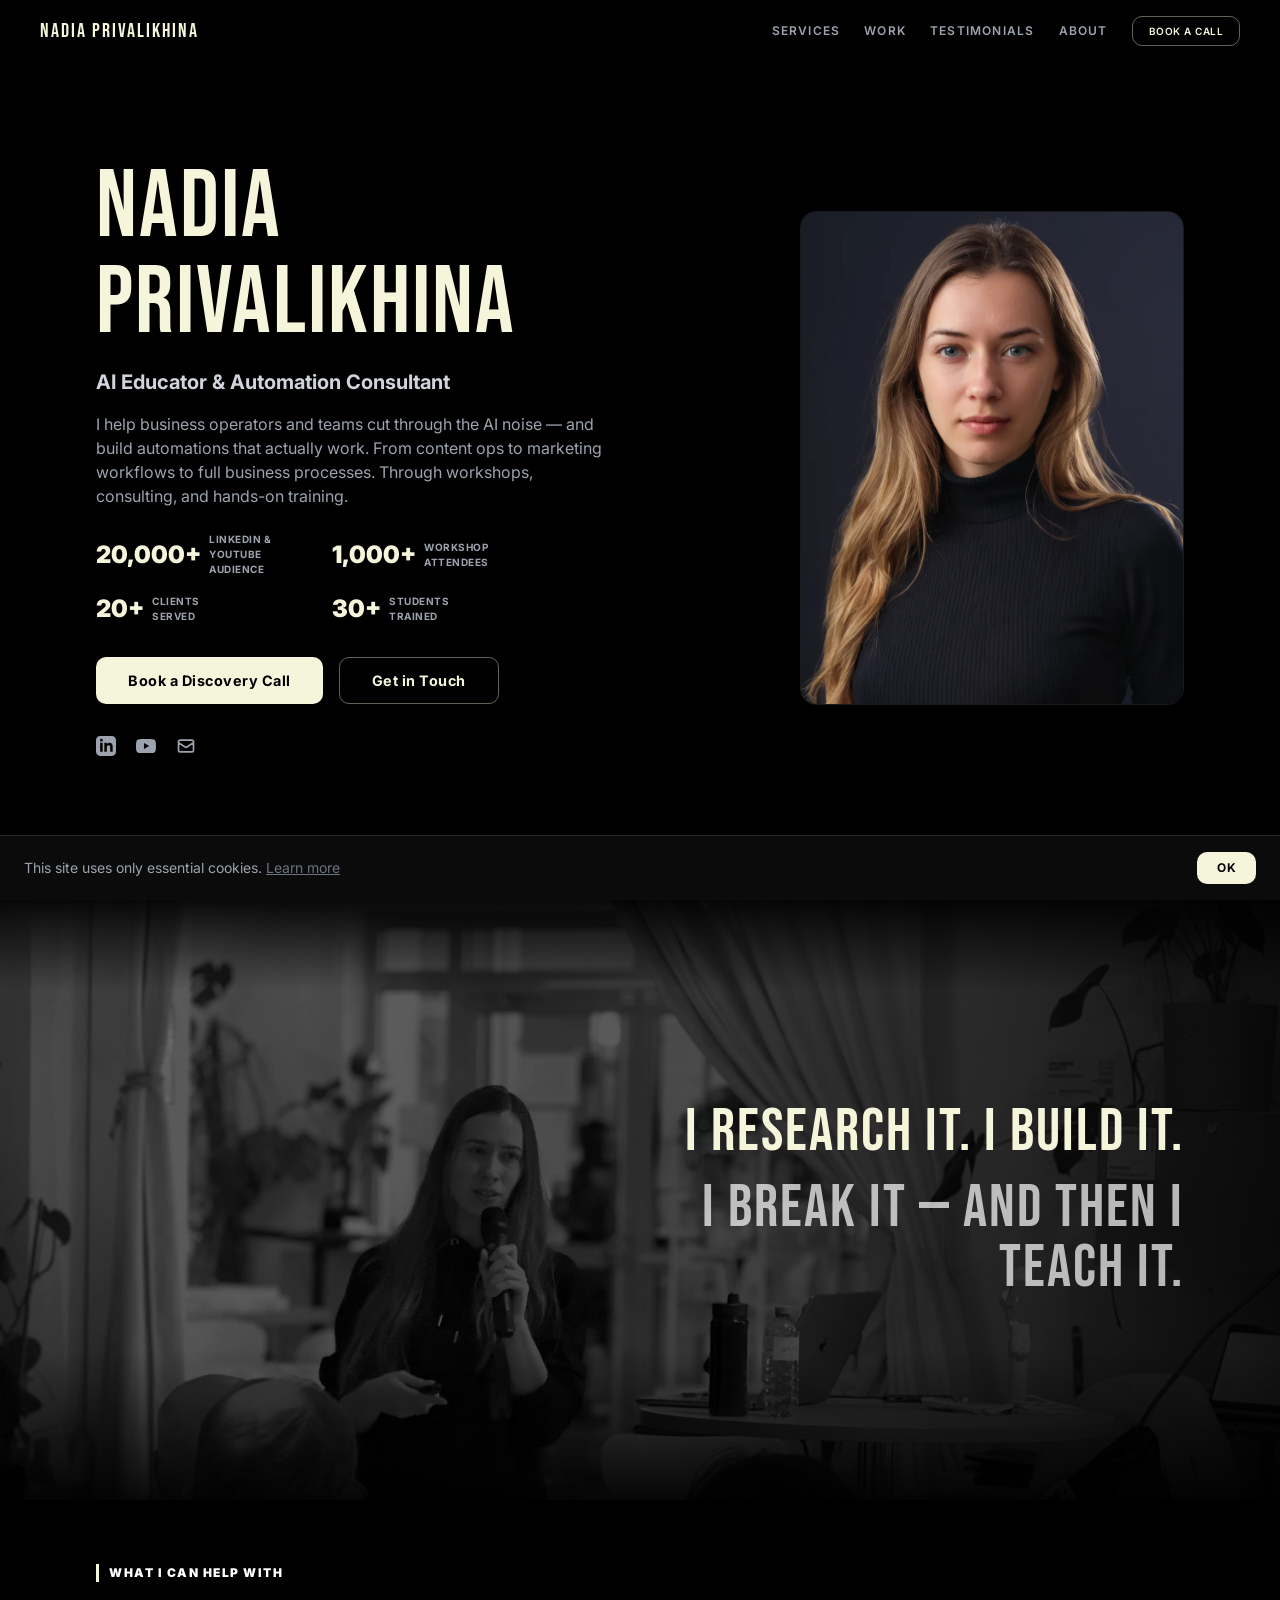
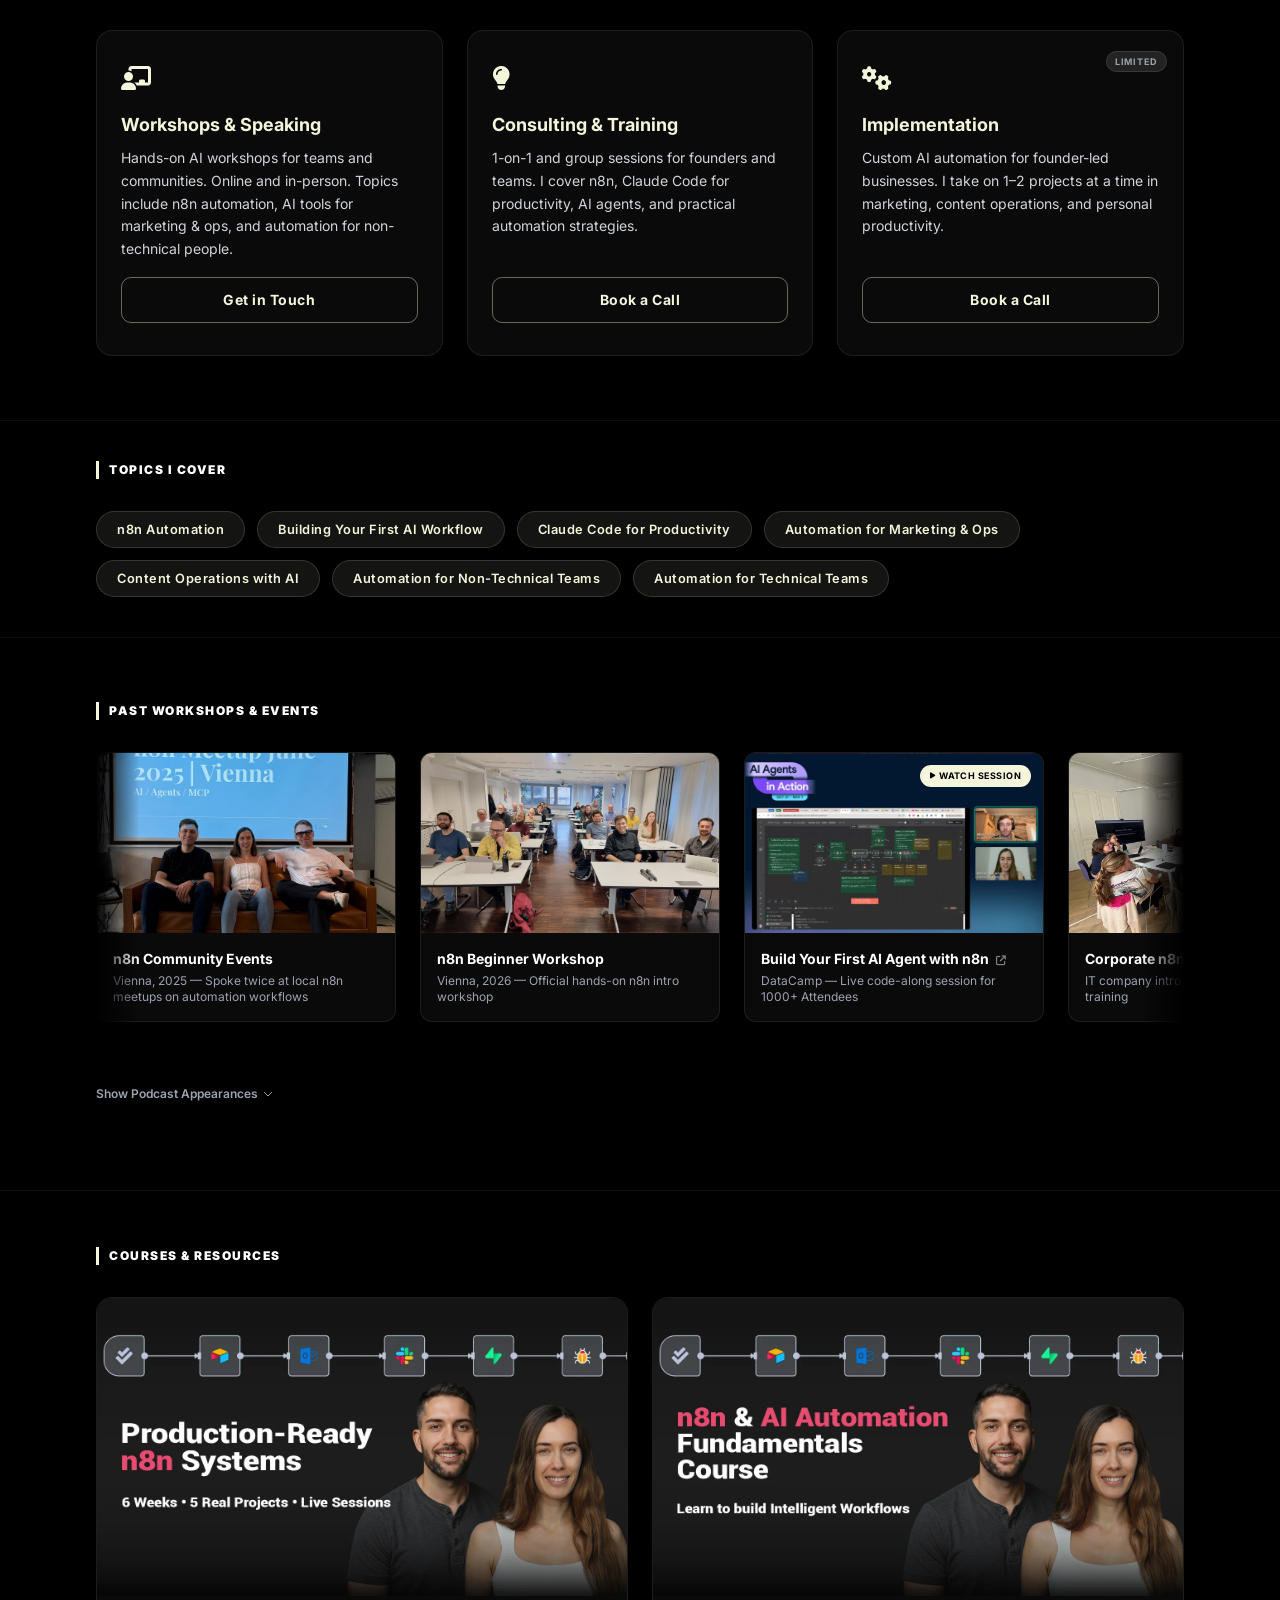
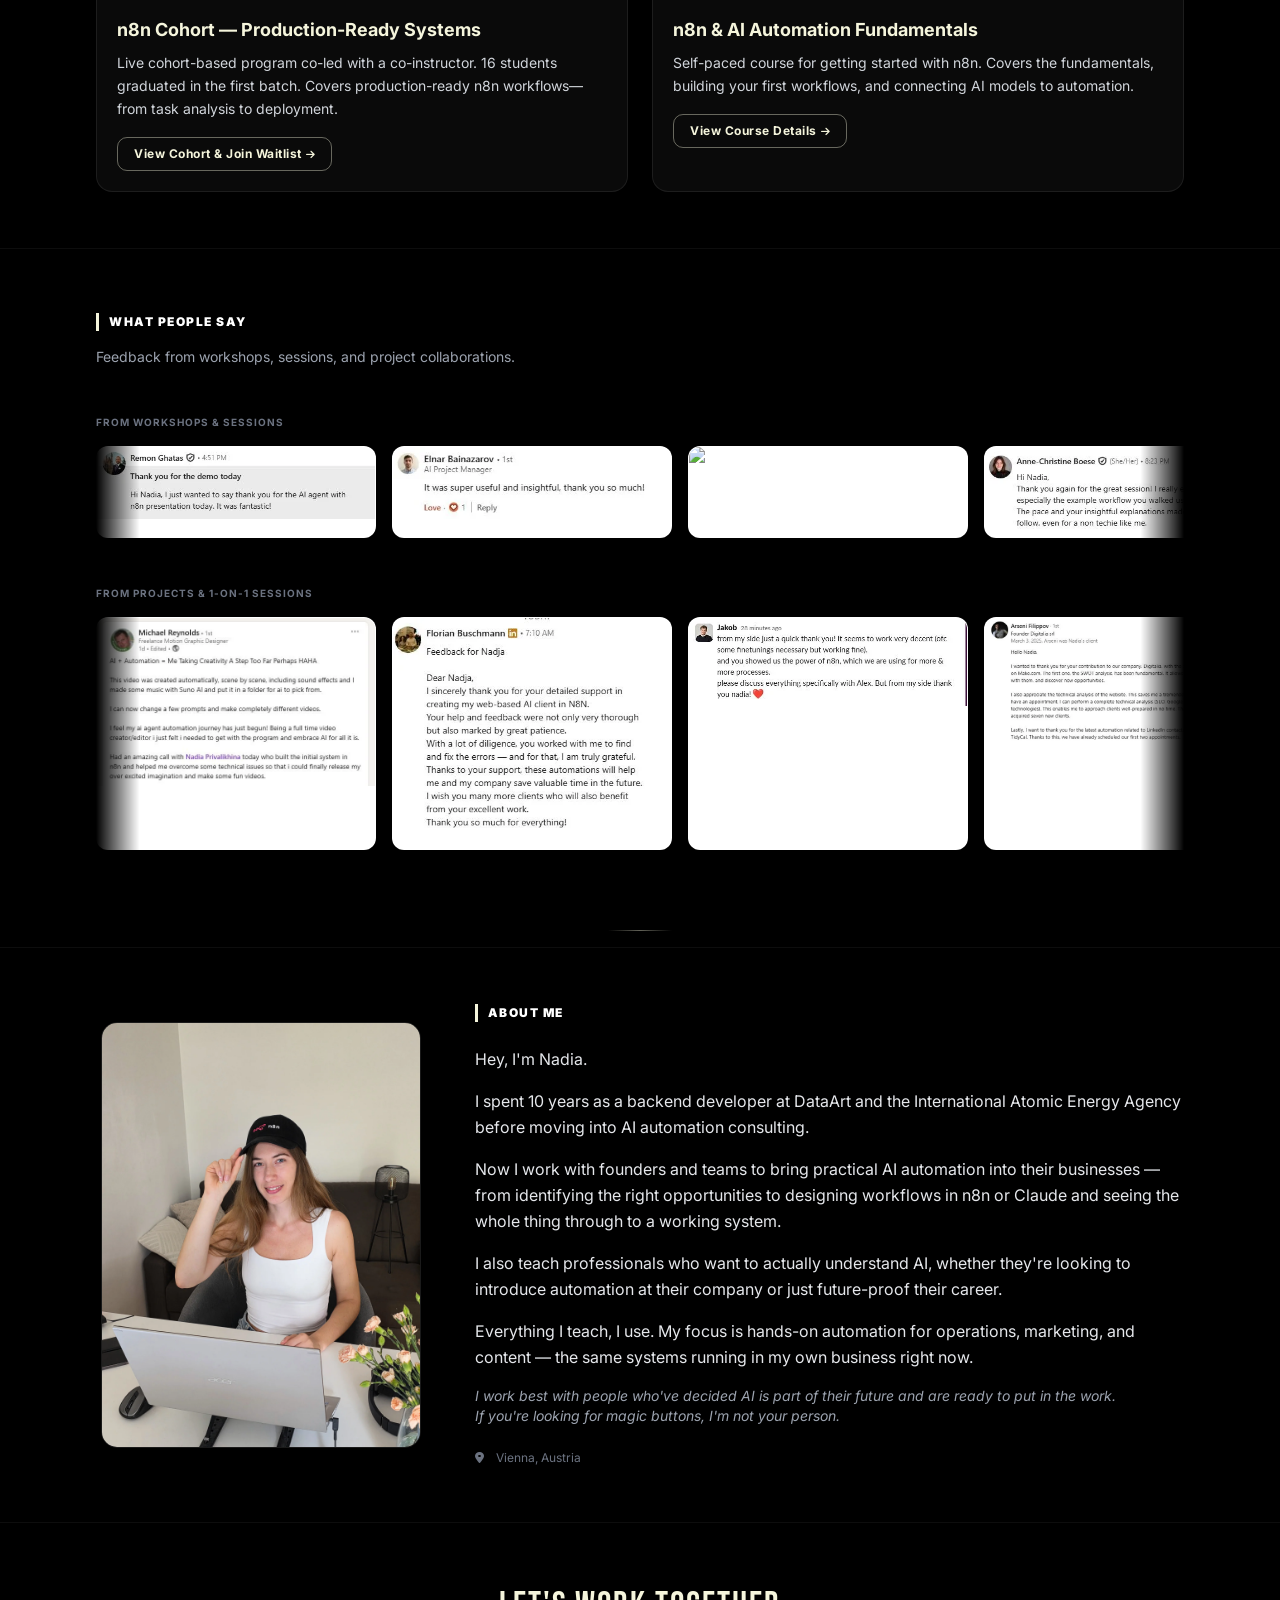
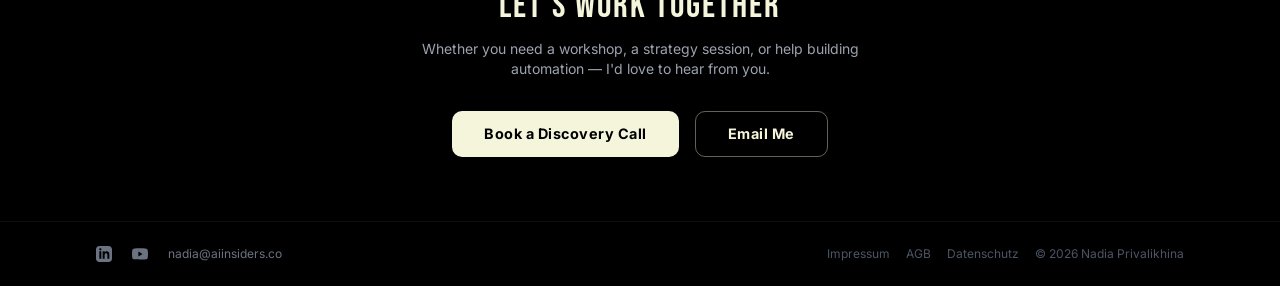
==== commit 794684cd: "styles preloaded" ====
--- a/index.html
+++ b/index.html
@@ -70,9 +70,11 @@
     }
     </script>
 
-    <script src="https://cdn.tailwindcss.com"></script>
+    <link rel="preconnect" href="https://fonts.googleapis.com">
+    <link rel="preconnect" href="https://fonts.gstatic.com" crossorigin>
     <link href="https://fonts.googleapis.com/css2?family=Inter:wght@400;500;600;700;800;900&family=Bebas+Neue&display=swap" rel="stylesheet">
     <link rel="stylesheet" href="https://cdnjs.cloudflare.com/ajax/libs/font-awesome/6.5.1/css/all.min.css">
+    <link rel="stylesheet" href="/styles.css">
     <style>
         body {
             font-family: 'Inter', sans-serif;
@@ -775,7 +777,7 @@
                         <img src="./resources/feedback-Datacamp-11.webp" alt="DataCamp feedback" loading="lazy">
                     </div>
                     <div class="testimonial-card" onclick="openModal(this.querySelector('img').src)">
-                        <img src="./resources/feedback-Datacamp-12.webp" alt="DataCamp feedback" loading="lazy">
+                        <img src="./resources/feedback-Datacamp-12.jpg" alt="DataCamp feedback" loading="lazy">
                     </div>
                     <div class="testimonial-card" onclick="openModal(this.querySelector('img').src)">
                         <img src="./resources/feedback-workshop1.webp" alt="Workshop feedback" loading="lazy">
--- a/styles.css
+++ b/styles.css
@@ -0,0 +1 @@
+*,:after,:before{--tw-border-spacing-x:0;--tw-border-spacing-y:0;--tw-translate-x:0;--tw-translate-y:0;--tw-rotate:0;--tw-skew-x:0;--tw-skew-y:0;--tw-scale-x:1;--tw-scale-y:1;--tw-pan-x: ;--tw-pan-y: ;--tw-pinch-zoom: ;--tw-scroll-snap-strictness:proximity;--tw-gradient-from-position: ;--tw-gradient-via-position: ;--tw-gradient-to-position: ;--tw-ordinal: ;--tw-slashed-zero: ;--tw-numeric-figure: ;--tw-numeric-spacing: ;--tw-numeric-fraction: ;--tw-ring-inset: ;--tw-ring-offset-width:0px;--tw-ring-offset-color:#fff;--tw-ring-color:rgba(59,130,246,.5);--tw-ring-offset-shadow:0 0 #0000;--tw-ring-shadow:0 0 #0000;--tw-shadow:0 0 #0000;--tw-shadow-colored:0 0 #0000;--tw-blur: ;--tw-brightness: ;--tw-contrast: ;--tw-grayscale: ;--tw-hue-rotate: ;--tw-invert: ;--tw-saturate: ;--tw-sepia: ;--tw-drop-shadow: ;--tw-backdrop-blur: ;--tw-backdrop-brightness: ;--tw-backdrop-contrast: ;--tw-backdrop-grayscale: ;--tw-backdrop-hue-rotate: ;--tw-backdrop-invert: ;--tw-backdrop-opacity: ;--tw-backdrop-saturate: ;--tw-backdrop-sepia: ;--tw-contain-size: ;--tw-contain-layout: ;--tw-contain-paint: ;--tw-contain-style: }::backdrop{--tw-border-spacing-x:0;--tw-border-spacing-y:0;--tw-translate-x:0;--tw-translate-y:0;--tw-rotate:0;--tw-skew-x:0;--tw-skew-y:0;--tw-scale-x:1;--tw-scale-y:1;--tw-pan-x: ;--tw-pan-y: ;--tw-pinch-zoom: ;--tw-scroll-snap-strictness:proximity;--tw-gradient-from-position: ;--tw-gradient-via-position: ;--tw-gradient-to-position: ;--tw-ordinal: ;--tw-slashed-zero: ;--tw-numeric-figure: ;--tw-numeric-spacing: ;--tw-numeric-fraction: ;--tw-ring-inset: ;--tw-ring-offset-width:0px;--tw-ring-offset-color:#fff;--tw-ring-color:rgba(59,130,246,.5);--tw-ring-offset-shadow:0 0 #0000;--tw-ring-shadow:0 0 #0000;--tw-shadow:0 0 #0000;--tw-shadow-colored:0 0 #0000;--tw-blur: ;--tw-brightness: ;--tw-contrast: ;--tw-grayscale: ;--tw-hue-rotate: ;--tw-invert: ;--tw-saturate: ;--tw-sepia: ;--tw-drop-shadow: ;--tw-backdrop-blur: ;--tw-backdrop-brightness: ;--tw-backdrop-contrast: ;--tw-backdrop-grayscale: ;--tw-backdrop-hue-rotate: ;--tw-backdrop-invert: ;--tw-backdrop-opacity: ;--tw-backdrop-saturate: ;--tw-backdrop-sepia: ;--tw-contain-size: ;--tw-contain-layout: ;--tw-contain-paint: ;--tw-contain-style: }/*! tailwindcss v3.4.19 | MIT License | https://tailwindcss.com*/*,:after,:before{box-sizing:border-box;border:0 solid #e5e7eb}:after,:before{--tw-content:""}:host,html{line-height:1.5;-webkit-text-size-adjust:100%;-moz-tab-size:4;-o-tab-size:4;tab-size:4;font-family:ui-sans-serif,system-ui,sans-serif,Apple Color Emoji,Segoe UI Emoji,Segoe UI Symbol,Noto Color Emoji;font-feature-settings:normal;font-variation-settings:normal;-webkit-tap-highlight-color:transparent}body{margin:0;line-height:inherit}hr{height:0;color:inherit;border-top-width:1px}abbr:where([title]){-webkit-text-decoration:underline dotted;text-decoration:underline dotted}h1,h2,h3,h4,h5,h6{font-size:inherit;font-weight:inherit}a{color:inherit;text-decoration:inherit}b,strong{font-weight:bolder}code,kbd,pre,samp{font-family:ui-monospace,SFMono-Regular,Menlo,Monaco,Consolas,Liberation Mono,Courier New,monospace;font-feature-settings:normal;font-variation-settings:normal;font-size:1em}small{font-size:80%}sub,sup{font-size:75%;line-height:0;position:relative;vertical-align:baseline}sub{bottom:-.25em}sup{top:-.5em}table{text-indent:0;border-color:inherit;border-collapse:collapse}button,input,optgroup,select,textarea{font-family:inherit;font-feature-settings:inherit;font-variation-settings:inherit;font-size:100%;font-weight:inherit;line-height:inherit;letter-spacing:inherit;color:inherit;margin:0;padding:0}button,select{text-transform:none}button,input:where([type=button]),input:where([type=reset]),input:where([type=submit]){-webkit-appearance:button;background-color:transparent;background-image:none}:-moz-focusring{outline:auto}:-moz-ui-invalid{box-shadow:none}progress{vertical-align:baseline}::-webkit-inner-spin-button,::-webkit-outer-spin-button{height:auto}[type=search]{-webkit-appearance:textfield;outline-offset:-2px}::-webkit-search-decoration{-webkit-appearance:none}::-webkit-file-upload-button{-webkit-appearance:button;font:inherit}summary{display:list-item}blockquote,dd,dl,figure,h1,h2,h3,h4,h5,h6,hr,p,pre{margin:0}fieldset{margin:0}fieldset,legend{padding:0}menu,ol,ul{list-style:none;margin:0;padding:0}dialog{padding:0}textarea{resize:vertical}input::-moz-placeholder,textarea::-moz-placeholder{opacity:1;color:#9ca3af}input::placeholder,textarea::placeholder{opacity:1;color:#9ca3af}[role=button],button{cursor:pointer}:disabled{cursor:default}audio,canvas,embed,iframe,img,object,svg,video{display:block;vertical-align:middle}img,video{max-width:100%;height:auto}[hidden]:where(:not([hidden=until-found])){display:none}.collapse{visibility:collapse}.fixed{position:fixed}.absolute{position:absolute}.relative{position:relative}.bottom-0{bottom:0}.left-0{left:0}.right-0{right:0}.right-3{right:.75rem}.right-4{right:1rem}.right-6{right:1.5rem}.top-0{top:0}.top-3{top:.75rem}.top-4{top:1rem}.top-5{top:1.25rem}.top-6{top:1.5rem}.z-10{z-index:10}.z-50{z-index:50}.col-span-2{grid-column:span 2/span 2}.m-0{margin:0}.-mx-6{margin-left:-1.5rem;margin-right:-1.5rem}.mx-auto{margin-left:auto;margin-right:auto}.mb-0{margin-bottom:0}.mb-0\.5{margin-bottom:.125rem}.mb-1{margin-bottom:.25rem}.mb-10{margin-bottom:2.5rem}.mb-12{margin-bottom:3rem}.mb-16{margin-bottom:4rem}.mb-2{margin-bottom:.5rem}.mb-3{margin-bottom:.75rem}.mb-4{margin-bottom:1rem}.mb-5{margin-bottom:1.25rem}.mb-6{margin-bottom:1.5rem}.mb-8{margin-bottom:2rem}.ml-1{margin-left:.25rem}.ml-2{margin-left:.5rem}.mt-1{margin-top:.25rem}.mt-16{margin-top:4rem}.mt-2{margin-top:.5rem}.mt-3{margin-top:.75rem}.mt-4{margin-top:1rem}.mt-6{margin-top:1.5rem}.mt-8{margin-top:2rem}.mt-auto{margin-top:auto}.block{display:block}.inline-block{display:inline-block}.inline{display:inline}.flex{display:flex}.inline-flex{display:inline-flex}.table{display:table}.grid{display:grid}.hidden{display:none}.h-10{height:2.5rem}.h-12{height:3rem}.h-14{height:3.5rem}.h-2{height:.5rem}.h-24{height:6rem}.h-3{height:.75rem}.h-4{height:1rem}.h-44{height:11rem}.h-5{height:1.25rem}.h-8{height:2rem}.h-auto{height:auto}.h-px{height:1px}.min-h-screen{min-height:100vh}.w-10{width:2.5rem}.w-12{width:3rem}.w-14{width:3.5rem}.w-16{width:4rem}.w-2{width:.5rem}.w-3{width:.75rem}.w-4{width:1rem}.w-5{width:1.25rem}.w-64{width:16rem}.w-72{width:18rem}.w-8{width:2rem}.w-\[1px\]{width:1px}.w-\[420px\]{width:420px}.w-\[85vw\]{width:85vw}.w-\[90px\]{width:90px}.w-full{width:100%}.max-w-2xl{max-width:42rem}.max-w-3xl{max-width:48rem}.max-w-4xl{max-width:56rem}.max-w-6xl{max-width:72rem}.max-w-7xl{max-width:80rem}.max-w-lg{max-width:32rem}.max-w-md{max-width:28rem}.max-w-sm{max-width:24rem}.max-w-xs{max-width:20rem}.flex-1{flex:1 1 0%}.flex-shrink{flex-shrink:1}.flex-shrink-0{flex-shrink:0}.flex-grow{flex-grow:1}.border-collapse{border-collapse:collapse}.rotate-180{--tw-rotate:180deg}.rotate-180,.transform{transform:translate(var(--tw-translate-x),var(--tw-translate-y)) rotate(var(--tw-rotate)) skewX(var(--tw-skew-x)) skewY(var(--tw-skew-y)) scaleX(var(--tw-scale-x)) scaleY(var(--tw-scale-y))}.cursor-pointer{cursor:pointer}.snap-x{scroll-snap-type:x var(--tw-scroll-snap-strictness)}.snap-mandatory{--tw-scroll-snap-strictness:mandatory}.snap-start{scroll-snap-align:start}.list-inside{list-style-position:inside}.list-disc{list-style-type:disc}.list-none{list-style-type:none}.grid-cols-1{grid-template-columns:repeat(1,minmax(0,1fr))}.grid-cols-2{grid-template-columns:repeat(2,minmax(0,1fr))}.grid-cols-5{grid-template-columns:repeat(5,minmax(0,1fr))}.flex-col{flex-direction:column}.flex-wrap{flex-wrap:wrap}.items-start{align-items:flex-start}.items-end{align-items:flex-end}.items-center{align-items:center}.justify-end{justify-content:flex-end}.justify-center{justify-content:center}.justify-between{justify-content:space-between}.gap-1{gap:.25rem}.gap-1\.5{gap:.375rem}.gap-10{gap:2.5rem}.gap-12{gap:3rem}.gap-2{gap:.5rem}.gap-3{gap:.75rem}.gap-4{gap:1rem}.gap-5{gap:1.25rem}.gap-6{gap:1.5rem}.gap-8{gap:2rem}.gap-x-4{-moz-column-gap:1rem;column-gap:1rem}.gap-x-6{-moz-column-gap:1.5rem;column-gap:1.5rem}.gap-x-8{-moz-column-gap:2rem;column-gap:2rem}.gap-y-2{row-gap:.5rem}.gap-y-4{row-gap:1rem}.space-y-1>:not([hidden])~:not([hidden]){--tw-space-y-reverse:0;margin-top:calc(.25rem*(1 - var(--tw-space-y-reverse)));margin-bottom:calc(.25rem*var(--tw-space-y-reverse))}.space-y-2>:not([hidden])~:not([hidden]){--tw-space-y-reverse:0;margin-top:calc(.5rem*(1 - var(--tw-space-y-reverse)));margin-bottom:calc(.5rem*var(--tw-space-y-reverse))}.space-y-3>:not([hidden])~:not([hidden]){--tw-space-y-reverse:0;margin-top:calc(.75rem*(1 - var(--tw-space-y-reverse)));margin-bottom:calc(.75rem*var(--tw-space-y-reverse))}.space-y-4>:not([hidden])~:not([hidden]){--tw-space-y-reverse:0;margin-top:calc(1rem*(1 - var(--tw-space-y-reverse)));margin-bottom:calc(1rem*var(--tw-space-y-reverse))}.space-y-6>:not([hidden])~:not([hidden]){--tw-space-y-reverse:0;margin-top:calc(1.5rem*(1 - var(--tw-space-y-reverse)));margin-bottom:calc(1.5rem*var(--tw-space-y-reverse))}.overflow-hidden{overflow:hidden}.overflow-x-auto{overflow-x:auto}.whitespace-nowrap{white-space:nowrap}.rounded-2xl{border-radius:1rem}.rounded-full{border-radius:9999px}.rounded-xl{border-radius:.75rem}.rounded-b-xl{border-bottom-right-radius:.75rem;border-bottom-left-radius:.75rem}.rounded-t-xl{border-top-left-radius:.75rem;border-top-right-radius:.75rem}.border{border-width:1px}.border-b{border-bottom-width:1px}.border-t{border-top-width:1px}.\!border-amber-400{--tw-border-opacity:1!important;border-color:rgb(251 191 36/var(--tw-border-opacity,1))!important}.border-amber-400\/60{border-color:rgba(251,191,36,.6)}.border-white\/10{border-color:hsla(0,0%,100%,.1)}.border-white\/20{border-color:hsla(0,0%,100%,.2)}.border-white\/5{border-color:hsla(0,0%,100%,.05)}.bg-\[\#f5f5dc\]{--tw-bg-opacity:1;background-color:rgb(245 245 220/var(--tw-bg-opacity,1))}.bg-black\/40{background-color:rgba(0,0,0,.4)}.bg-white\/10{background-color:hsla(0,0%,100%,.1)}.bg-white\/20{background-color:hsla(0,0%,100%,.2)}.bg-gradient-to-r{background-image:linear-gradient(to right,var(--tw-gradient-stops))}.from-transparent{--tw-gradient-from:transparent var(--tw-gradient-from-position);--tw-gradient-to:transparent var(--tw-gradient-to-position);--tw-gradient-stops:var(--tw-gradient-from),var(--tw-gradient-to)}.via-\[\#f5f5dc\]\/40{--tw-gradient-to:hsla(60,56%,91%,0) var(--tw-gradient-to-position);--tw-gradient-stops:var(--tw-gradient-from),hsla(60,56%,91%,.4) var(--tw-gradient-via-position),var(--tw-gradient-to)}.to-transparent{--tw-gradient-to:transparent var(--tw-gradient-to-position)}.object-cover{-o-object-fit:cover;object-fit:cover}.p-4{padding:1rem}.p-5{padding:1.25rem}.p-6{padding:1.5rem}.p-8{padding:2rem}.\!px-10{padding-left:2.5rem!important;padding-right:2.5rem!important}.\!px-4{padding-left:1rem!important;padding-right:1rem!important}.\!px-5{padding-left:1.25rem!important;padding-right:1.25rem!important}.\!py-2{padding-top:.5rem!important;padding-bottom:.5rem!important}.\!py-3{padding-top:.75rem!important;padding-bottom:.75rem!important}.\!py-4{padding-top:1rem!important;padding-bottom:1rem!important}.px-1{padding-left:.25rem;padding-right:.25rem}.px-2{padding-left:.5rem;padding-right:.5rem}.px-2\.5{padding-left:.625rem;padding-right:.625rem}.px-3{padding-left:.75rem;padding-right:.75rem}.px-6{padding-left:1.5rem;padding-right:1.5rem}.py-1{padding-top:.25rem;padding-bottom:.25rem}.py-1\.5{padding-top:.375rem;padding-bottom:.375rem}.py-10{padding-top:2.5rem;padding-bottom:2.5rem}.py-12{padding-top:3rem;padding-bottom:3rem}.py-16{padding-top:4rem;padding-bottom:4rem}.py-20{padding-top:5rem;padding-bottom:5rem}.py-4{padding-top:1rem;padding-bottom:1rem}.py-6{padding-top:1.5rem;padding-bottom:1.5rem}.py-8{padding-top:2rem;padding-bottom:2rem}.pb-10{padding-bottom:2.5rem}.pb-16{padding-bottom:4rem}.pb-20{padding-bottom:5rem}.pb-4{padding-bottom:1rem}.pb-6{padding-bottom:1.5rem}.pt-10{padding-top:2.5rem}.pt-16{padding-top:4rem}.pt-28{padding-top:7rem}.pt-3{padding-top:.75rem}.pt-32{padding-top:8rem}.pt-4{padding-top:1rem}.pt-6{padding-top:1.5rem}.text-left{text-align:left}.text-center{text-align:center}.text-right{text-align:right}.font-mono{font-family:ui-monospace,SFMono-Regular,Menlo,Monaco,Consolas,Liberation Mono,Courier New,monospace}.\!text-\[10px\]{font-size:10px!important}.\!text-sm{font-size:.875rem!important;line-height:1.25rem!important}.\!text-xs{font-size:.75rem!important;line-height:1rem!important}.text-2xl{font-size:1.5rem;line-height:2rem}.text-3xl{font-size:1.875rem;line-height:2.25rem}.text-4xl{font-size:2.25rem;line-height:2.5rem}.text-5xl{font-size:3rem;line-height:1}.text-6xl{font-size:3.75rem;line-height:1}.text-\[10px\]{font-size:10px}.text-\[11px\]{font-size:11px}.text-\[7px\]{font-size:7px}.text-\[8px\]{font-size:8px}.text-\[9px\]{font-size:9px}.text-base{font-size:1rem;line-height:1.5rem}.text-lg{font-size:1.125rem;line-height:1.75rem}.text-sm{font-size:.875rem;line-height:1.25rem}.text-xl{font-size:1.25rem;line-height:1.75rem}.text-xs{font-size:.75rem;line-height:1rem}.\!font-semibold{font-weight:600!important}.font-black{font-weight:900}.font-bold{font-weight:700}.font-medium{font-weight:500}.font-normal{font-weight:400}.font-semibold{font-weight:600}.uppercase{text-transform:uppercase}.italic{font-style:italic}.leading-none{line-height:1}.leading-relaxed{line-height:1.625}.leading-snug{line-height:1.375}.leading-tight{line-height:1.25}.tracking-tight{letter-spacing:-.025em}.tracking-wide{letter-spacing:.025em}.tracking-wider{letter-spacing:.05em}.tracking-widest{letter-spacing:.1em}.text-amber-400{--tw-text-opacity:1;color:rgb(251 191 36/var(--tw-text-opacity,1))}.text-black{--tw-text-opacity:1;color:rgb(0 0 0/var(--tw-text-opacity,1))}.text-gray-200{--tw-text-opacity:1;color:rgb(229 231 235/var(--tw-text-opacity,1))}.text-gray-300{--tw-text-opacity:1;color:rgb(209 213 219/var(--tw-text-opacity,1))}.text-gray-400{--tw-text-opacity:1;color:rgb(156 163 175/var(--tw-text-opacity,1))}.text-gray-500{--tw-text-opacity:1;color:rgb(107 114 128/var(--tw-text-opacity,1))}.text-gray-600{--tw-text-opacity:1;color:rgb(75 85 99/var(--tw-text-opacity,1))}.text-gray-700{--tw-text-opacity:1;color:rgb(55 65 81/var(--tw-text-opacity,1))}.text-red-500{--tw-text-opacity:1;color:rgb(239 68 68/var(--tw-text-opacity,1))}.text-white{--tw-text-opacity:1;color:rgb(255 255 255/var(--tw-text-opacity,1))}.text-white\/70{color:hsla(0,0%,100%,.7)}.text-yellow-500{--tw-text-opacity:1;color:rgb(234 179 8/var(--tw-text-opacity,1))}.underline{text-decoration-line:underline}.line-through{text-decoration-line:line-through}.no-underline{text-decoration-line:none}.opacity-50{opacity:.5}.opacity-70{opacity:.7}.opacity-80{opacity:.8}.shadow-2xl{--tw-shadow:0 25px 50px -12px rgba(0,0,0,.25);--tw-shadow-colored:0 25px 50px -12px var(--tw-shadow-color)}.shadow-2xl,.shadow-lg{box-shadow:var(--tw-ring-offset-shadow,0 0 #0000),var(--tw-ring-shadow,0 0 #0000),var(--tw-shadow)}.shadow-lg{--tw-shadow:0 10px 15px -3px rgba(0,0,0,.1),0 4px 6px -4px rgba(0,0,0,.1);--tw-shadow-colored:0 10px 15px -3px var(--tw-shadow-color),0 4px 6px -4px var(--tw-shadow-color)}.shadow-xl{--tw-shadow:0 20px 25px -5px rgba(0,0,0,.1),0 8px 10px -6px rgba(0,0,0,.1);--tw-shadow-colored:0 20px 25px -5px var(--tw-shadow-color),0 8px 10px -6px var(--tw-shadow-color);box-shadow:var(--tw-ring-offset-shadow,0 0 #0000),var(--tw-ring-shadow,0 0 #0000),var(--tw-shadow)}.blur{--tw-blur:blur(8px)}.blur,.grayscale{filter:var(--tw-blur) var(--tw-brightness) var(--tw-contrast) var(--tw-grayscale) var(--tw-hue-rotate) var(--tw-invert) var(--tw-saturate) var(--tw-sepia) var(--tw-drop-shadow)}.grayscale{--tw-grayscale:grayscale(100%)}.filter{filter:var(--tw-blur) var(--tw-brightness) var(--tw-contrast) var(--tw-grayscale) var(--tw-hue-rotate) var(--tw-invert) var(--tw-saturate) var(--tw-sepia) var(--tw-drop-shadow)}.backdrop-filter{-webkit-backdrop-filter:var(--tw-backdrop-blur) var(--tw-backdrop-brightness) var(--tw-backdrop-contrast) var(--tw-backdrop-grayscale) var(--tw-backdrop-hue-rotate) var(--tw-backdrop-invert) var(--tw-backdrop-opacity) var(--tw-backdrop-saturate) var(--tw-backdrop-sepia);backdrop-filter:var(--tw-backdrop-blur) var(--tw-backdrop-brightness) var(--tw-backdrop-contrast) var(--tw-backdrop-grayscale) var(--tw-backdrop-hue-rotate) var(--tw-backdrop-invert) var(--tw-backdrop-opacity) var(--tw-backdrop-saturate) var(--tw-backdrop-sepia)}.transition{transition-property:color,background-color,border-color,text-decoration-color,fill,stroke,opacity,box-shadow,transform,filter,-webkit-backdrop-filter;transition-property:color,background-color,border-color,text-decoration-color,fill,stroke,opacity,box-shadow,transform,filter,backdrop-filter;transition-property:color,background-color,border-color,text-decoration-color,fill,stroke,opacity,box-shadow,transform,filter,backdrop-filter,-webkit-backdrop-filter;transition-timing-function:cubic-bezier(.4,0,.2,1);transition-duration:.15s}.transition-all{transition-property:all;transition-timing-function:cubic-bezier(.4,0,.2,1);transition-duration:.15s}.transition-colors{transition-property:color,background-color,border-color,text-decoration-color,fill,stroke;transition-timing-function:cubic-bezier(.4,0,.2,1);transition-duration:.15s}.transition-opacity{transition-property:opacity;transition-timing-function:cubic-bezier(.4,0,.2,1);transition-duration:.15s}.transition-transform{transition-property:transform;transition-timing-function:cubic-bezier(.4,0,.2,1);transition-duration:.15s}.hover\:border-amber-400\/40:hover{border-color:rgba(251,191,36,.4)}.hover\:text-gray-200:hover{--tw-text-opacity:1;color:rgb(229 231 235/var(--tw-text-opacity,1))}.hover\:text-gray-400:hover{--tw-text-opacity:1;color:rgb(156 163 175/var(--tw-text-opacity,1))}.hover\:text-white:hover{--tw-text-opacity:1;color:rgb(255 255 255/var(--tw-text-opacity,1))}.hover\:underline:hover{text-decoration-line:underline}.hover\:opacity-70:hover{opacity:.7}.group:hover .group-hover\:text-\[\#f5f5dc\]{--tw-text-opacity:1;color:rgb(245 245 220/var(--tw-text-opacity,1))}.group:hover .group-hover\:underline{text-decoration-line:underline}.group:hover .group-hover\:opacity-100{opacity:1}@media (min-width:640px){.sm\:grid-cols-3{grid-template-columns:repeat(3,minmax(0,1fr))}}@media (min-width:768px){.md\:col-span-1{grid-column:span 1/span 1}.md\:col-span-4{grid-column:span 4/span 4}.md\:col-span-5{grid-column:span 5/span 5}.md\:col-span-7{grid-column:span 7/span 7}.md\:col-span-8{grid-column:span 8/span 8}.md\:block{display:block}.md\:inline{display:inline}.md\:flex{display:flex}.md\:grid{display:grid}.md\:hidden{display:none}.md\:w-96{width:24rem}.md\:w-full{width:100%}.md\:grid-cols-12{grid-template-columns:repeat(12,minmax(0,1fr))}.md\:grid-cols-2{grid-template-columns:repeat(2,minmax(0,1fr))}.md\:grid-cols-3{grid-template-columns:repeat(3,minmax(0,1fr))}.md\:grid-cols-4{grid-template-columns:repeat(4,minmax(0,1fr))}.md\:grid-cols-5{grid-template-columns:repeat(5,minmax(0,1fr))}.md\:flex-row{flex-direction:row}.md\:items-end{align-items:flex-end}.md\:items-center{align-items:center}.md\:justify-end{justify-content:flex-end}.md\:justify-between{justify-content:space-between}.md\:gap-10{gap:2.5rem}.md\:gap-6{gap:1.5rem}.md\:p-10{padding:2.5rem}.md\:p-4{padding:1rem}.md\:p-8{padding:2rem}.md\:px-10{padding-left:2.5rem;padding-right:2.5rem}.md\:px-16{padding-left:4rem;padding-right:4rem}.md\:py-10{padding-top:2.5rem;padding-bottom:2.5rem}.md\:py-14{padding-top:3.5rem;padding-bottom:3.5rem}.md\:py-16{padding-top:4rem;padding-bottom:4rem}.md\:py-20{padding-top:5rem;padding-bottom:5rem}.md\:py-28{padding-top:7rem;padding-bottom:7rem}.md\:pb-12{padding-bottom:3rem}.md\:pb-16{padding-bottom:4rem}.md\:pr-16{padding-right:4rem}.md\:pt-20{padding-top:5rem}.md\:pt-8{padding-top:2rem}.md\:text-2xl{font-size:1.5rem;line-height:2rem}.md\:text-3xl{font-size:1.875rem;line-height:2.25rem}.md\:text-4xl{font-size:2.25rem;line-height:2.5rem}.md\:text-5xl{font-size:3rem;line-height:1}.md\:text-6xl{font-size:3.75rem;line-height:1}.md\:text-7xl{font-size:4.5rem;line-height:1}.md\:text-\[10px\]{font-size:10px}.md\:text-base{font-size:1rem;line-height:1.5rem}.md\:text-xl{font-size:1.25rem;line-height:1.75rem}}@media (min-width:1024px){.lg\:grid-cols-4{grid-template-columns:repeat(4,minmax(0,1fr))}.lg\:px-24{padding-left:6rem;padding-right:6rem}.lg\:text-6xl{font-size:3.75rem;line-height:1}.lg\:text-8xl{font-size:6rem;line-height:1}}
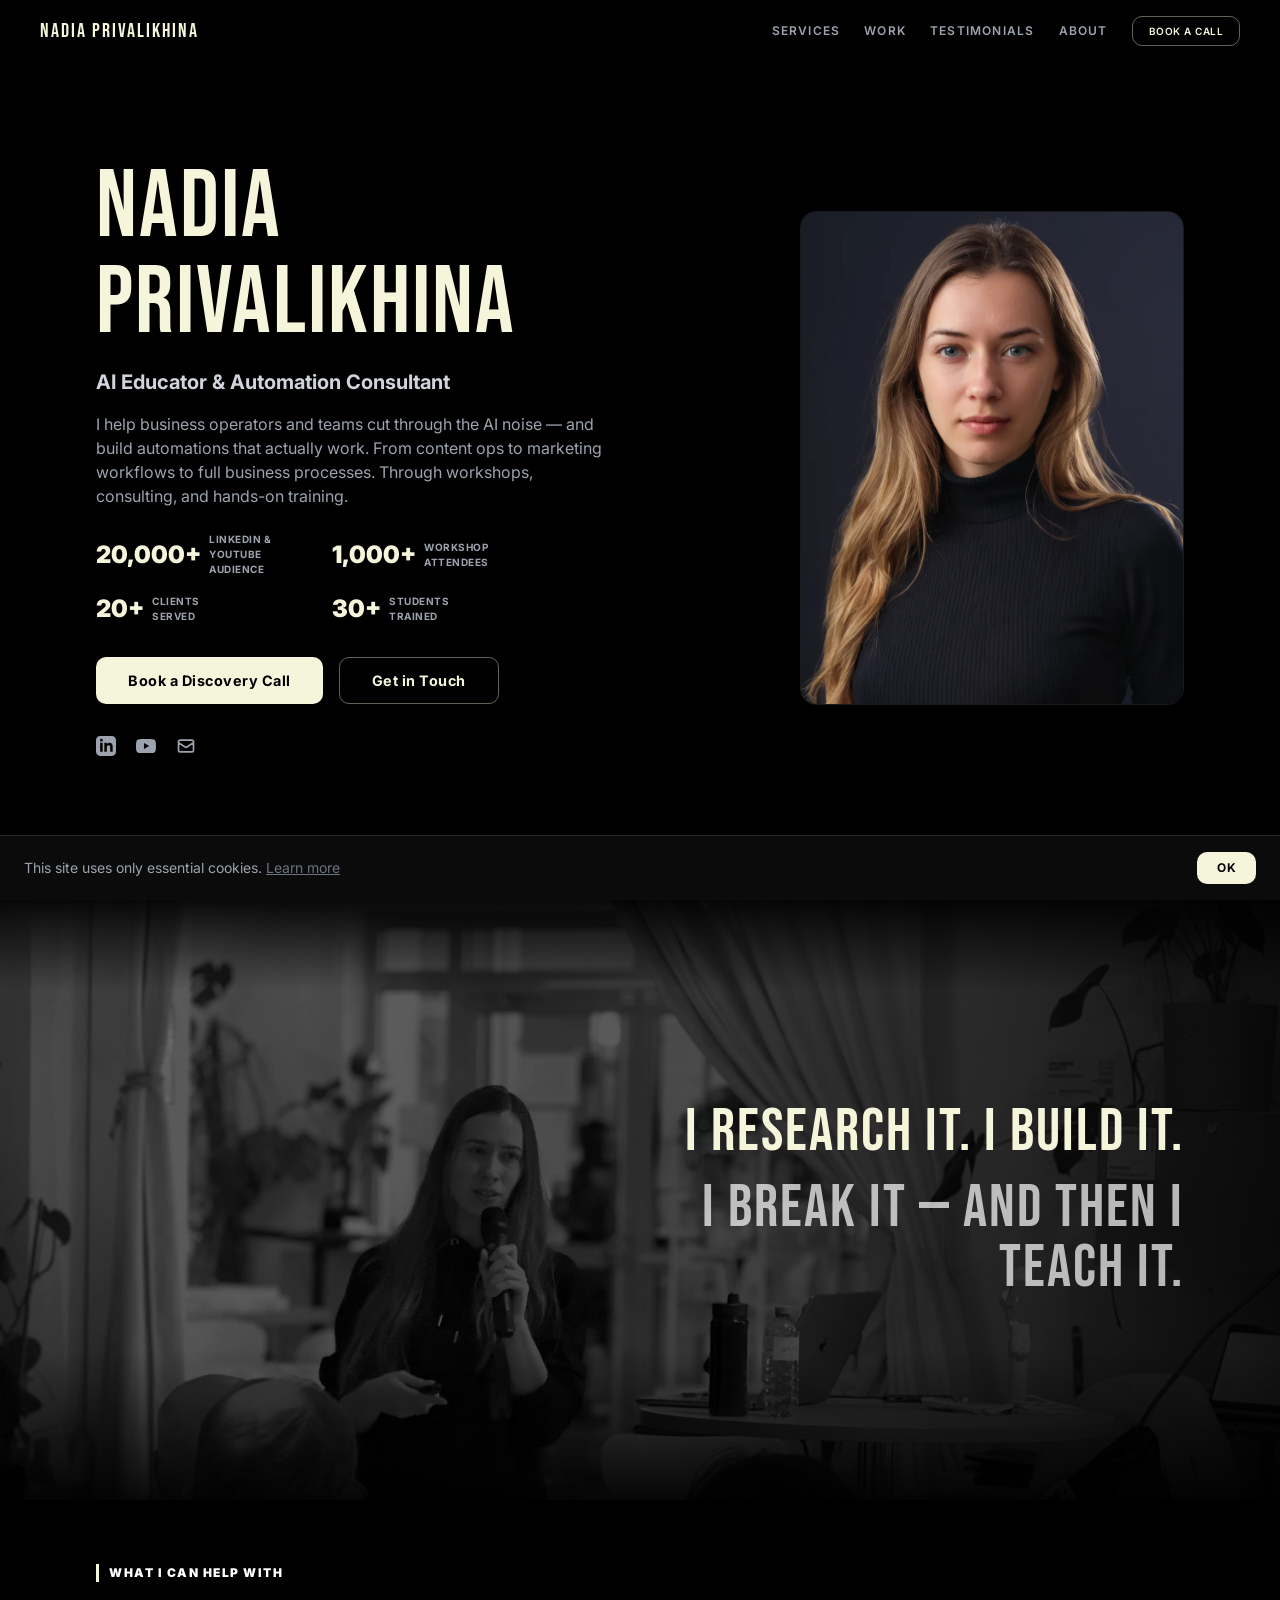
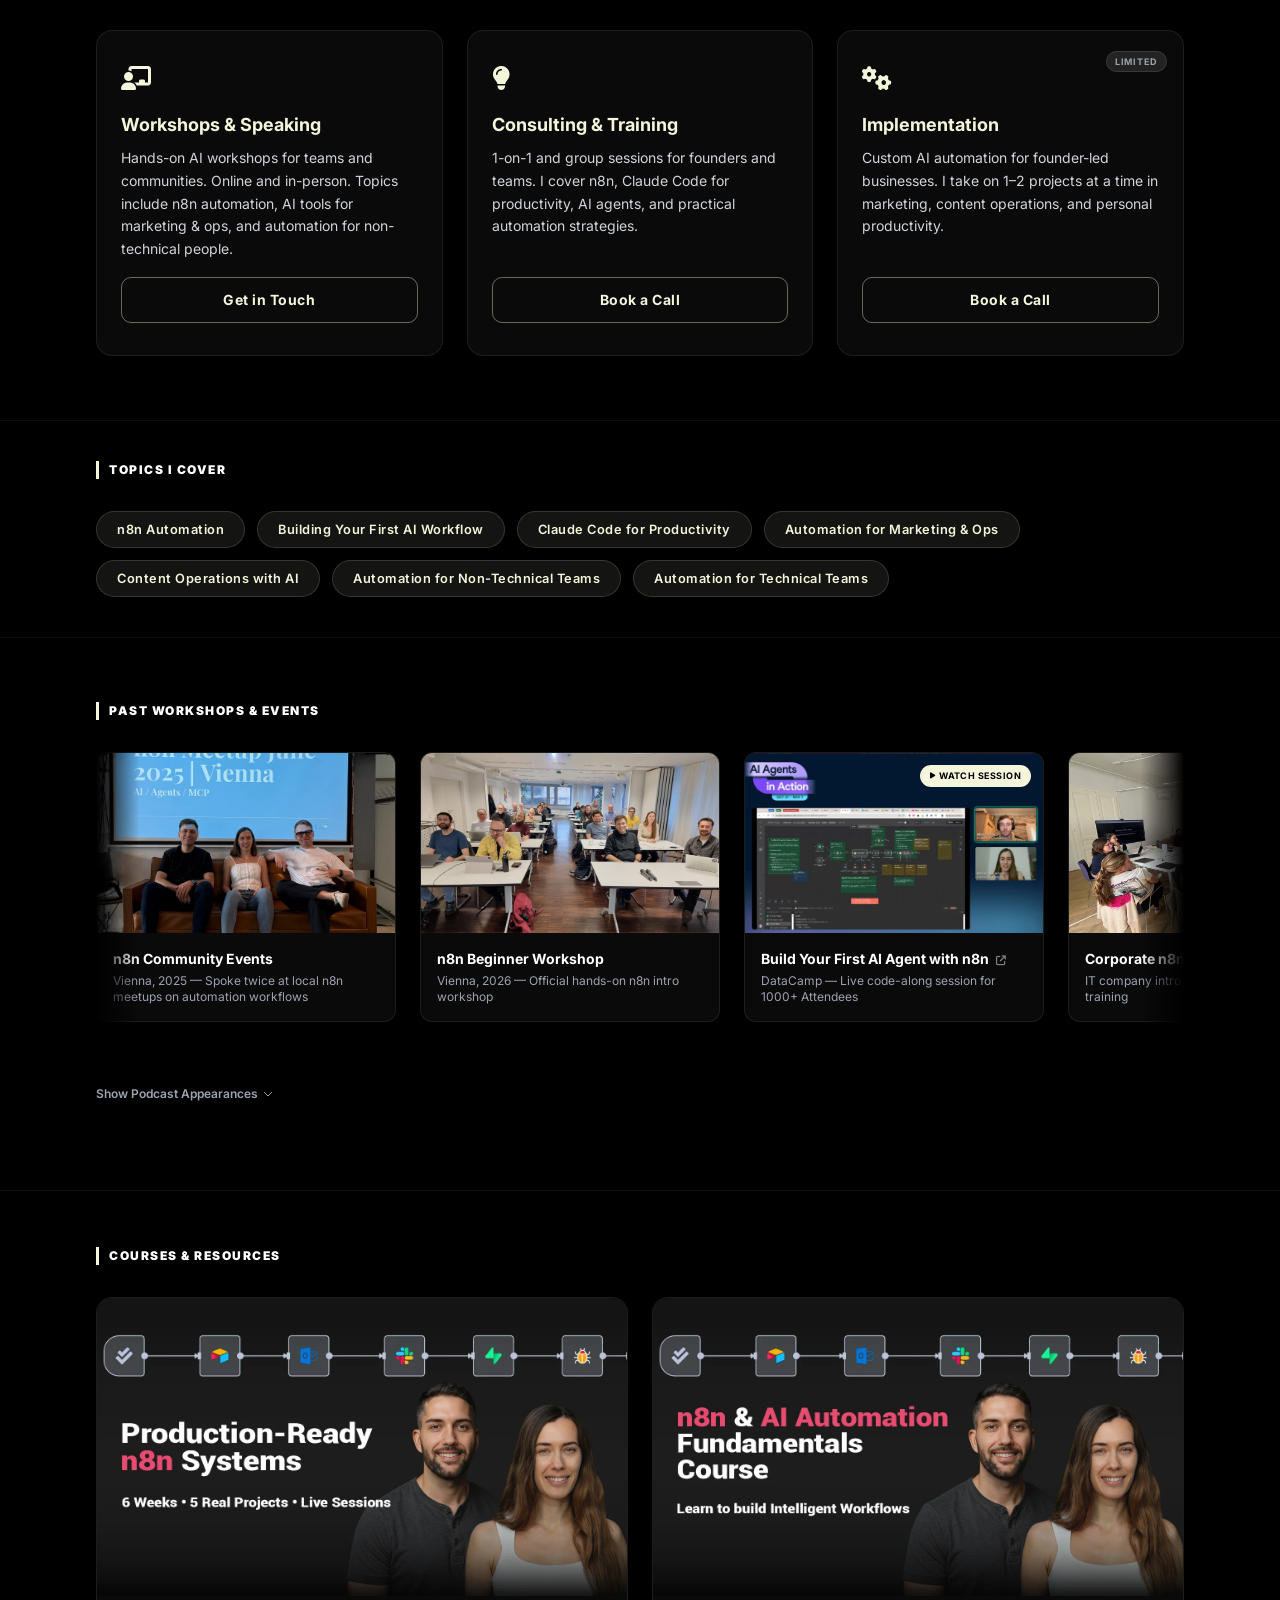
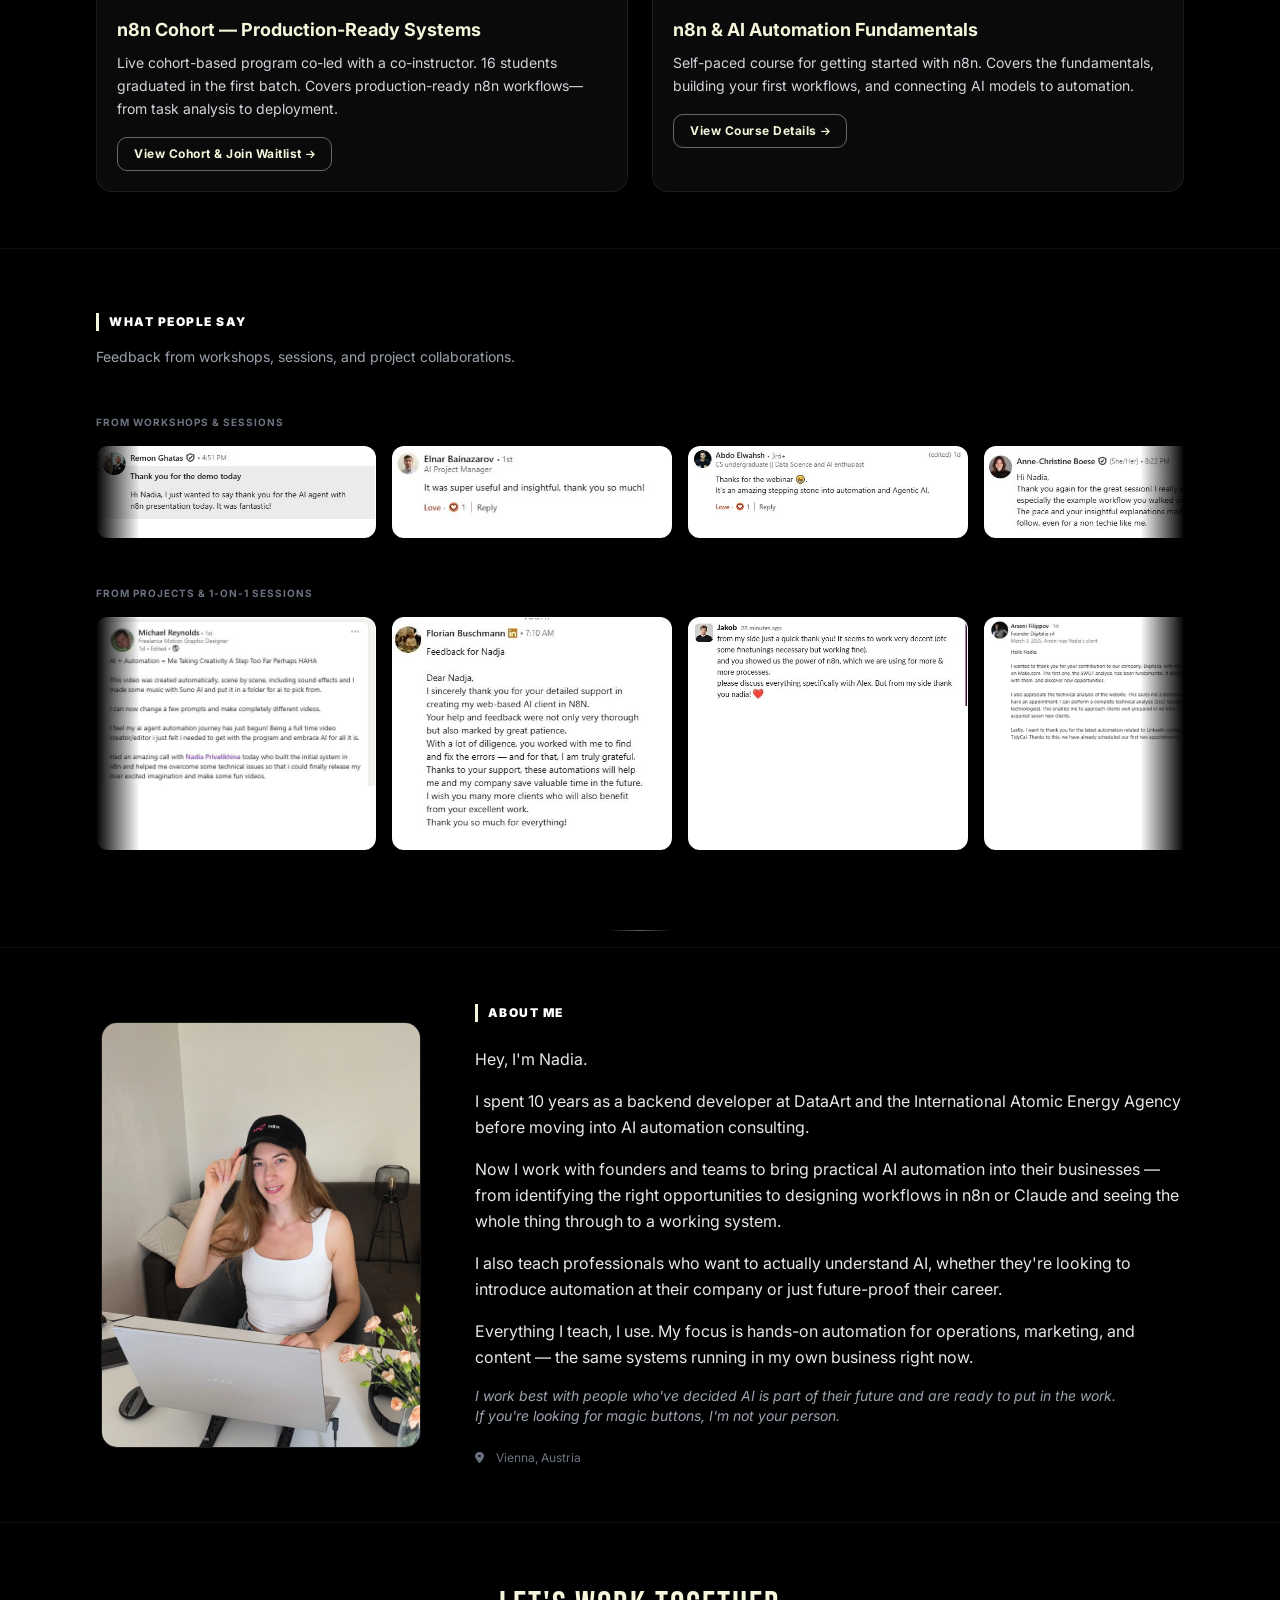
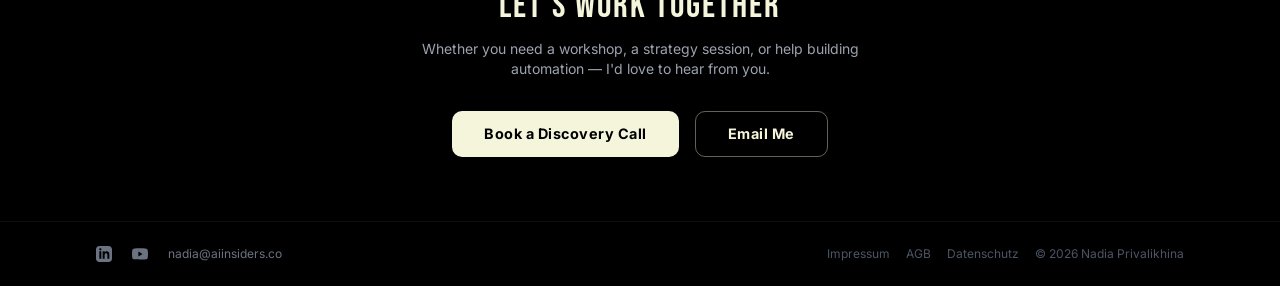
==== commit 02b29287: "img fix" ====
--- a/index.html
+++ b/index.html
@@ -777,7 +777,7 @@
                         <img src="./resources/feedback-Datacamp-11.webp" alt="DataCamp feedback" loading="lazy">
                     </div>
                     <div class="testimonial-card" onclick="openModal(this.querySelector('img').src)">
-                        <img src="./resources/feedback-Datacamp-12.jpg" alt="DataCamp feedback" loading="lazy">
+                        <img src="./resources/feedback-Datacamp-12.JPG" alt="DataCamp feedback" loading="lazy">
                     </div>
                     <div class="testimonial-card" onclick="openModal(this.querySelector('img').src)">
                         <img src="./resources/feedback-workshop1.webp" alt="Workshop feedback" loading="lazy">
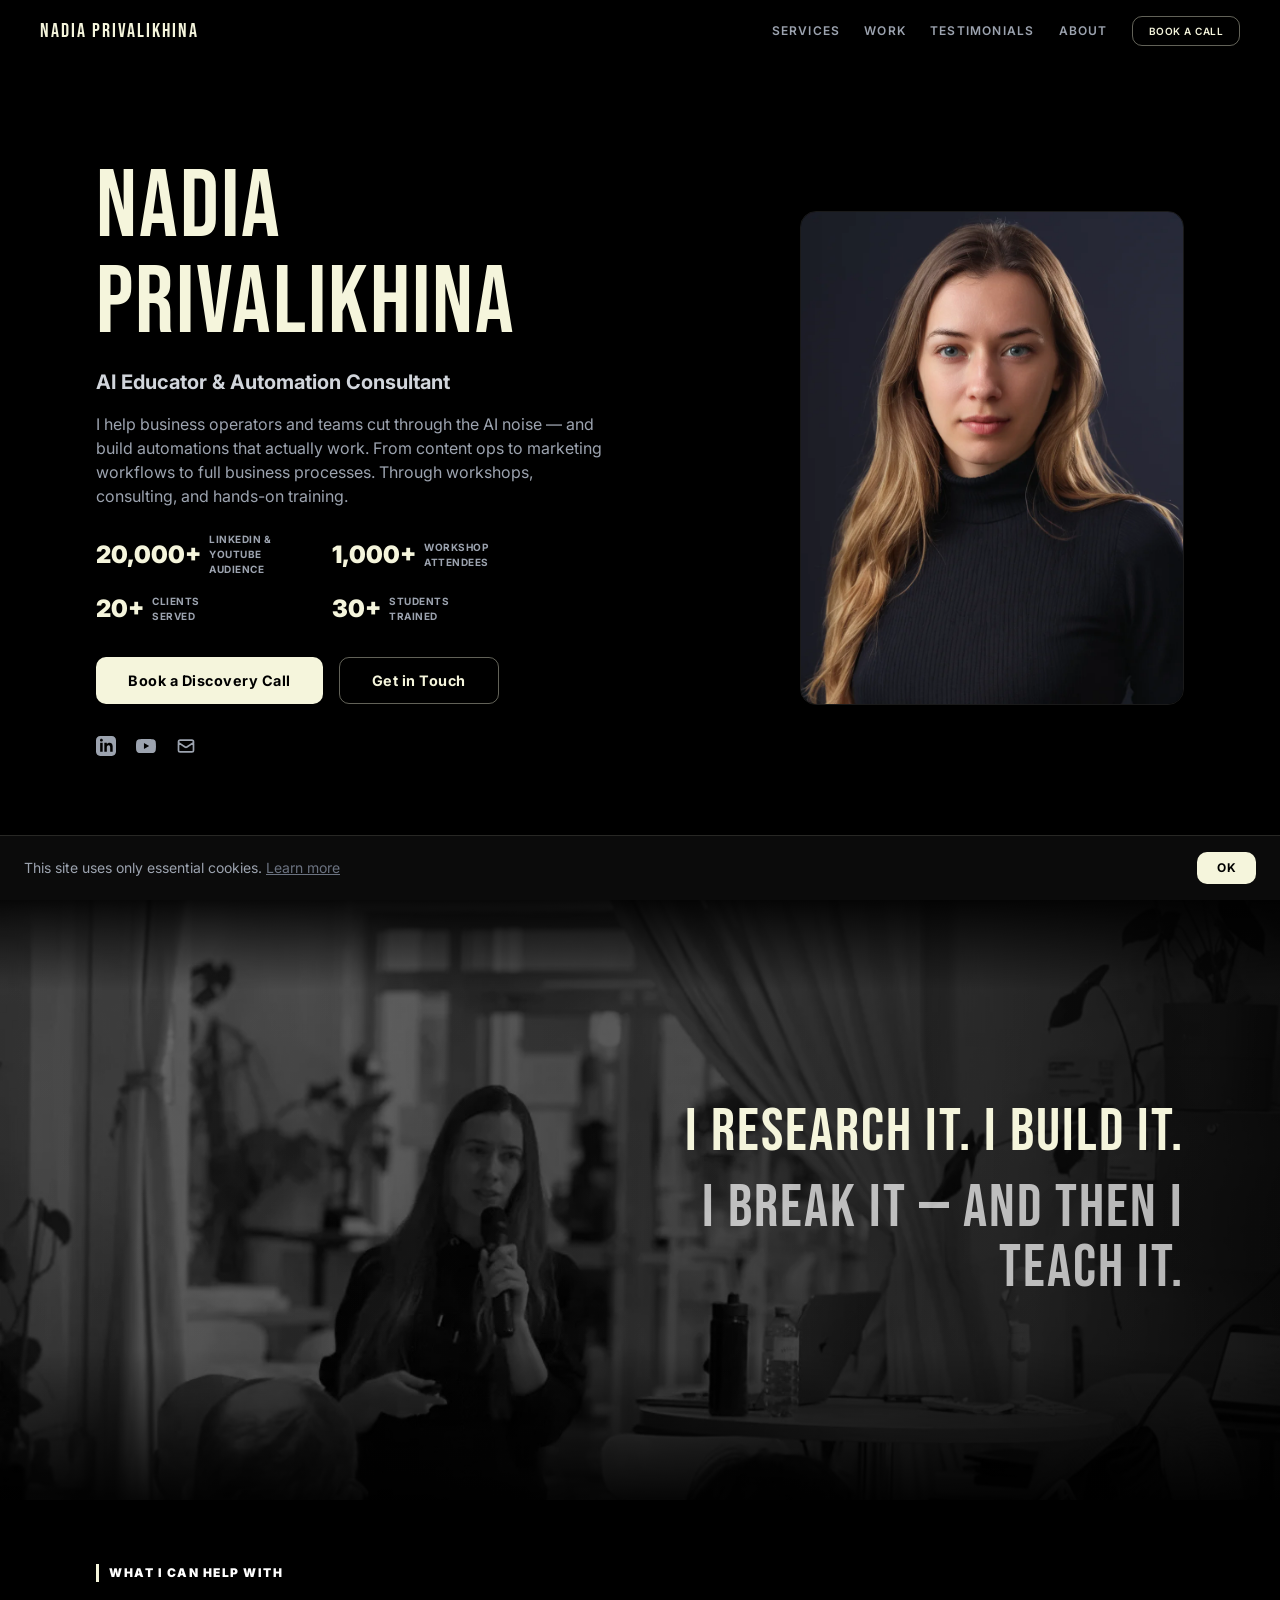
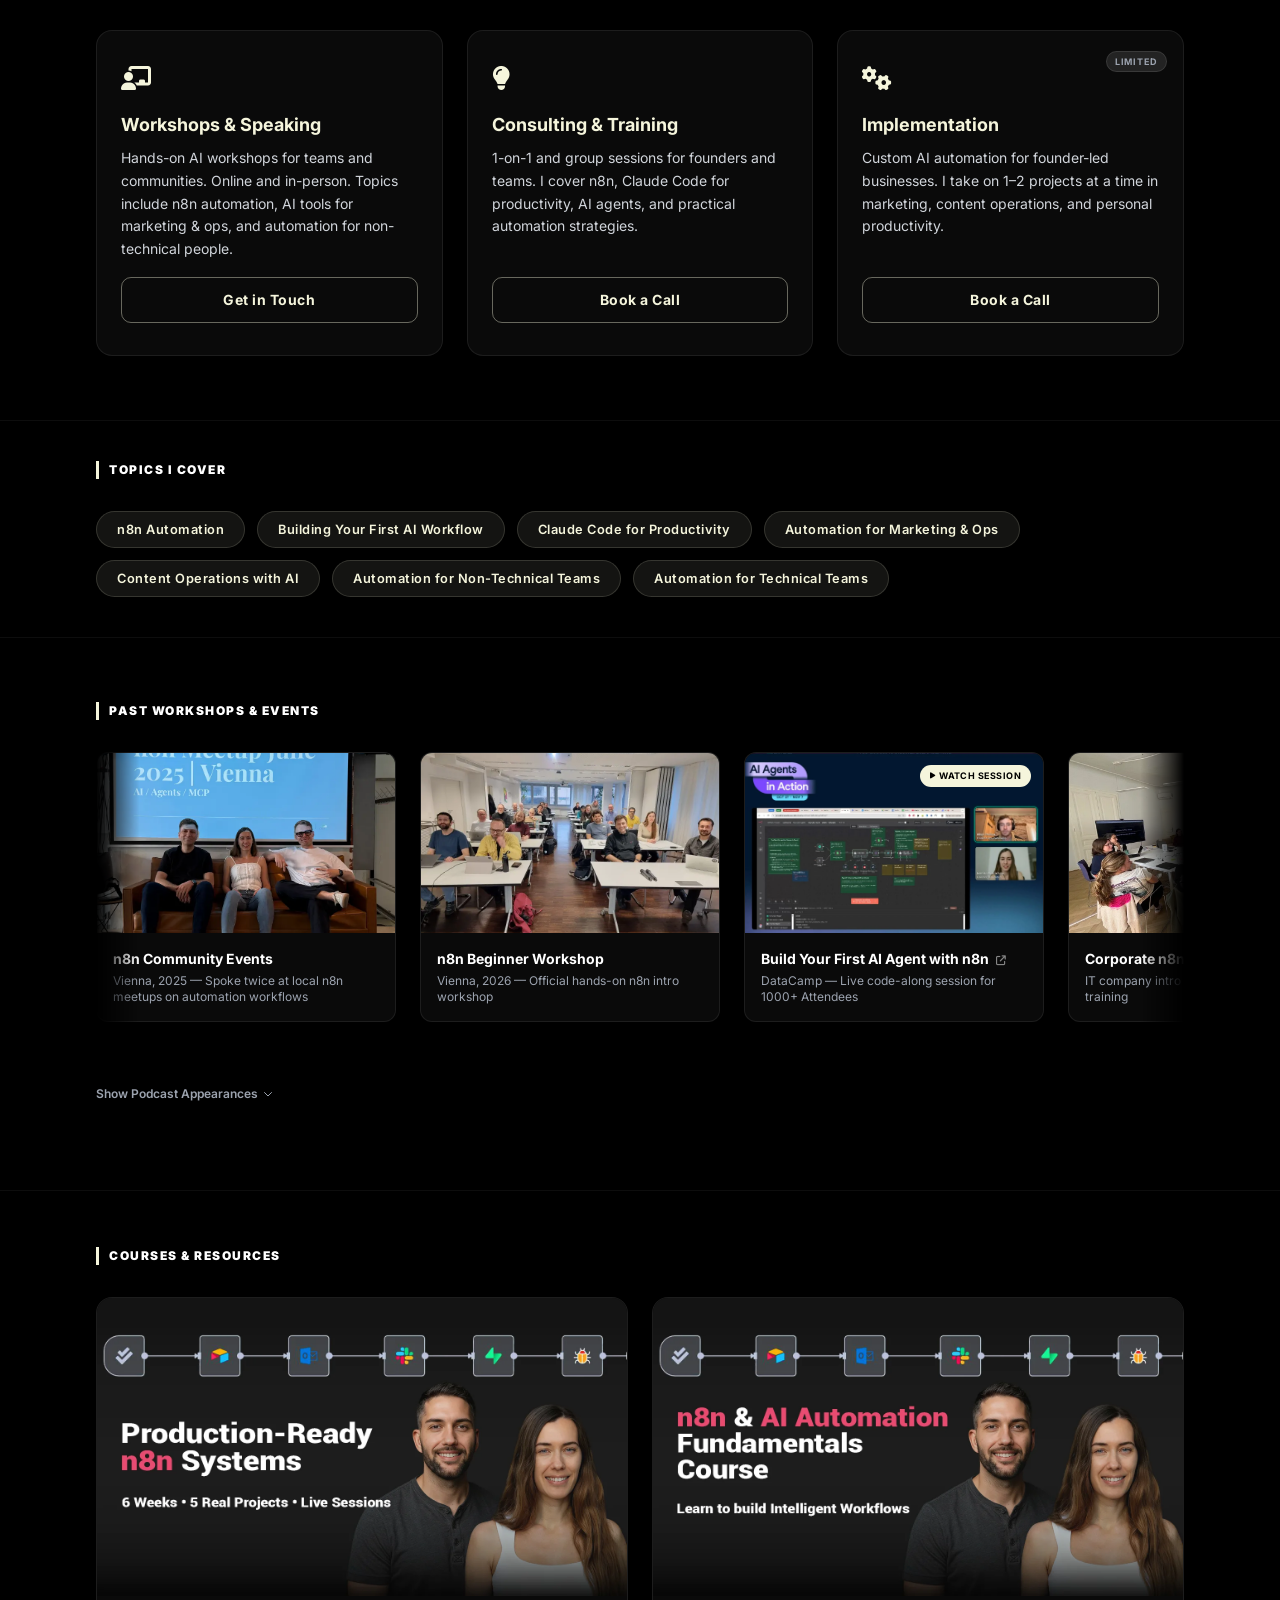
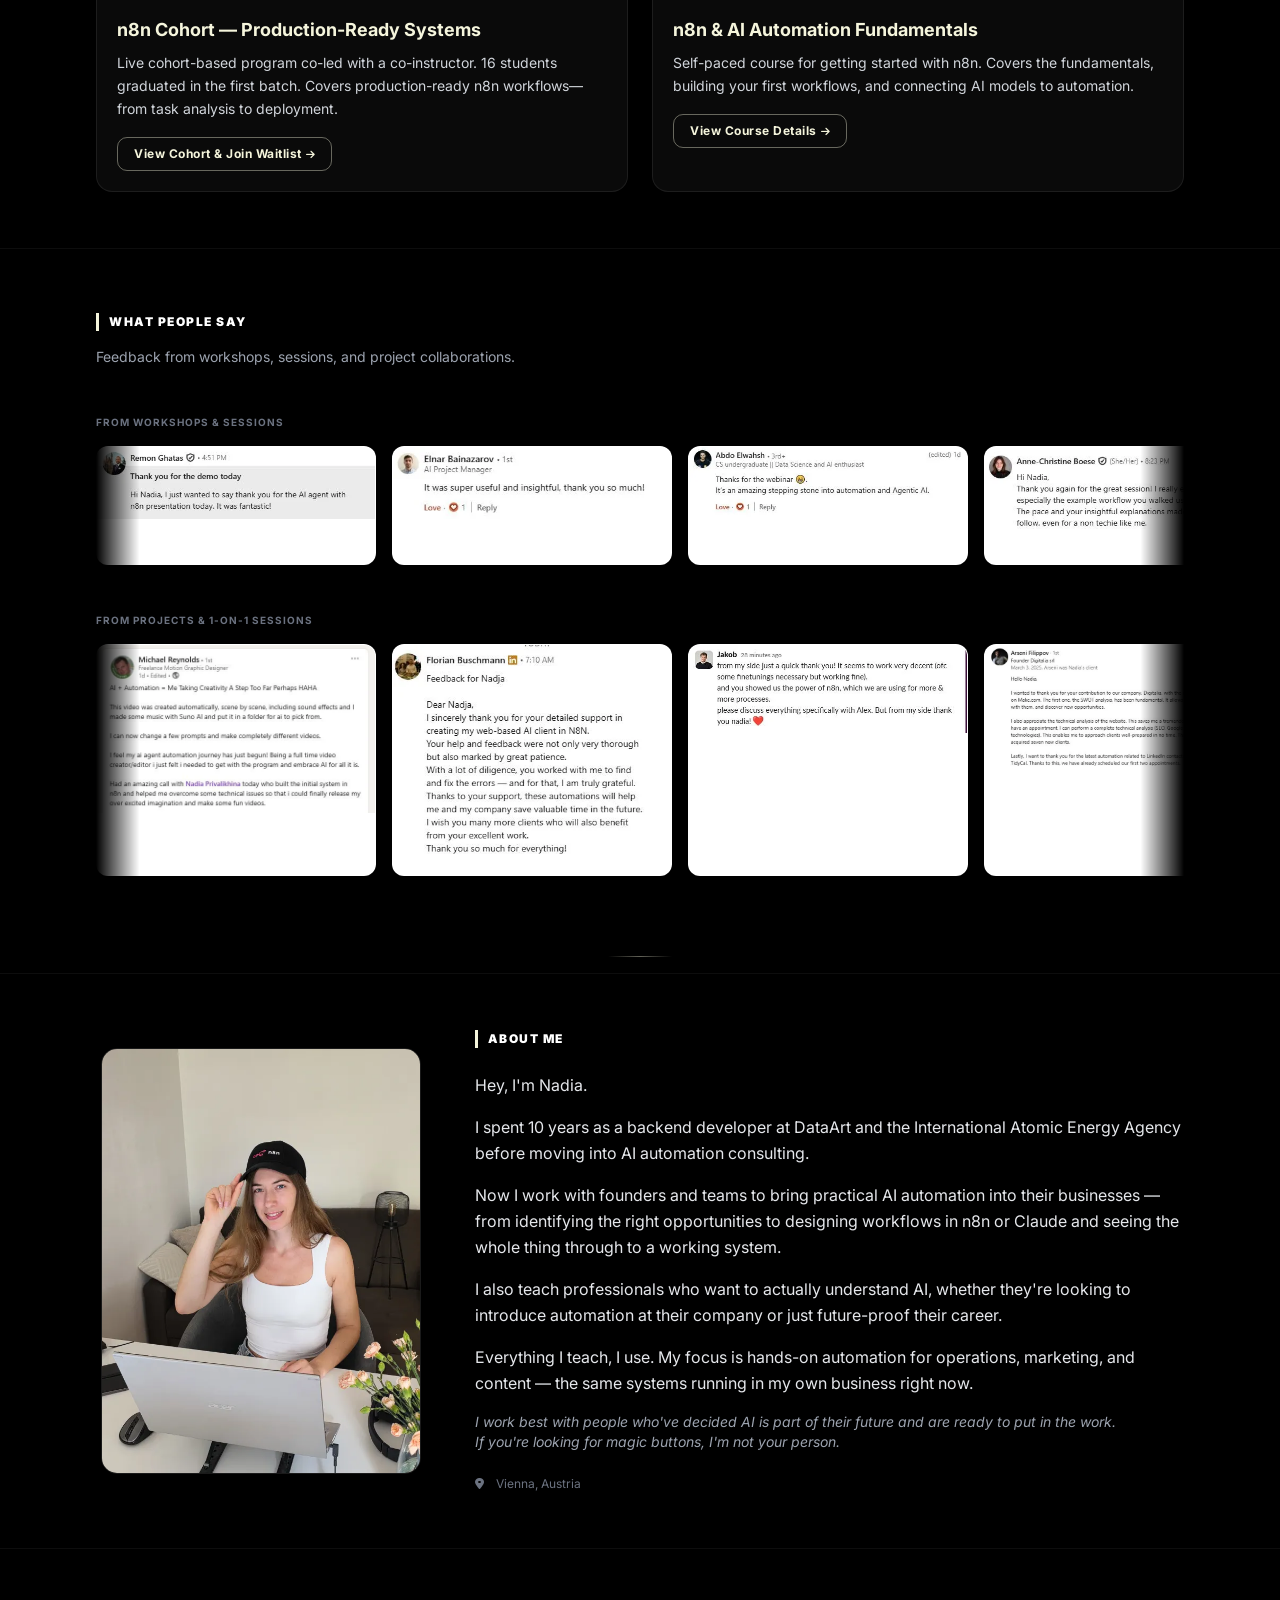
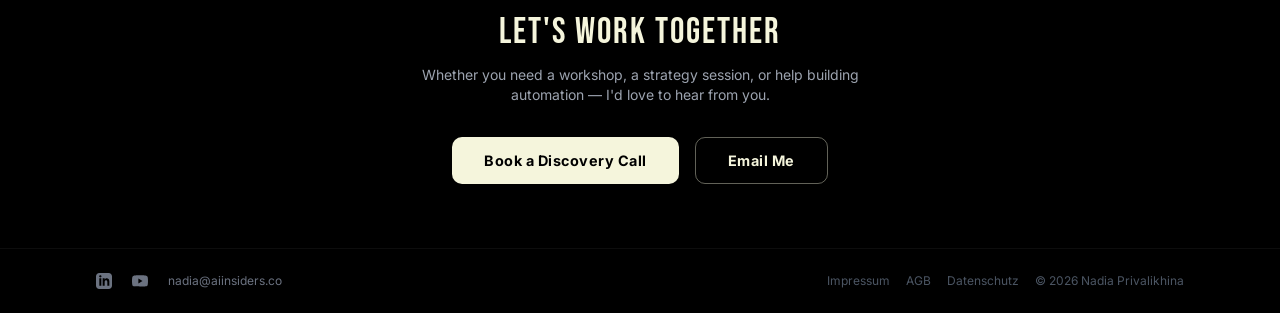
==== commit dc7ecf9c: "styles, images optimized" ====
--- a/index.html
+++ b/index.html
@@ -72,9 +72,10 @@
 
     <link rel="preconnect" href="https://fonts.googleapis.com">
     <link rel="preconnect" href="https://fonts.gstatic.com" crossorigin>
-    <link href="https://fonts.googleapis.com/css2?family=Inter:wght@400;500;600;700;800;900&family=Bebas+Neue&display=swap" rel="stylesheet">
-    <link rel="stylesheet" href="https://cdnjs.cloudflare.com/ajax/libs/font-awesome/6.5.1/css/all.min.css">
-    <link rel="stylesheet" href="/styles.css">
+    <link href="https://fonts.googleapis.com/css2?family=Inter:wght@400;600;700;800&family=Bebas+Neue&display=swap" rel="stylesheet">
+    <link rel="preload" href="https://cdnjs.cloudflare.com/ajax/libs/font-awesome/6.5.1/css/all.min.css" as="style" onload="this.onload=null;this.rel='stylesheet'">
+    <noscript><link rel="stylesheet" href="https://cdnjs.cloudflare.com/ajax/libs/font-awesome/6.5.1/css/all.min.css"></noscript>
+    <link rel="stylesheet" href="styles.css">
     <style>
         body {
             font-family: 'Inter', sans-serif;
@@ -455,7 +456,7 @@
 
     <!-- ===================== SECTION 2: B&W SPEAKING PHOTO ===================== -->
     <section class="bw-section flex items-end md:items-center justify-end">
-        <img src="./resources/nadia-speaking.webp" alt="" class="bg-img" loading="lazy">
+        <img src="./resources/nadia-speaking-opt.webp" alt="" class="bg-img" loading="lazy">
         <div class="overlay"></div>
         <div class="relative z-10 px-6 md:px-16 lg:px-24 py-12 md:py-28 max-w-3xl text-right">
             <p class="header-font text-4xl md:text-5xl lg:text-6xl accent-text leading-tight mb-4">
@@ -536,14 +537,14 @@
                 <div class="marquee-track">
                     <!-- Set 1 -->
                     <div class="event-card">
-                        <img src="./resources/n8n-meetup-1.webp" alt="n8n Community Event Vienna" loading="lazy">
+                        <img src="./resources/n8n-meetup-1-opt.webp" alt="n8n Community Event Vienna">
                         <div class="p-4">
                             <h4 class="text-sm font-bold text-white mb-1">n8n Community Events</h4>
                             <p class="text-xs text-gray-400">Vienna, 2025 — Spoke twice at local n8n meetups on automation workflows</p>
                         </div>
                     </div>
                     <div class="event-card">
-                        <img src="./resources/n8n-workshop-audience.webp" alt="n8n Beginner Workshop" loading="lazy">
+                        <img src="./resources/n8n-workshop-audience-opt.webp" alt="n8n Beginner Workshop">
                         <div class="p-4">
                             <h4 class="text-sm font-bold text-white mb-1">n8n Beginner Workshop</h4>
                             <p class="text-xs text-gray-400">Vienna, 2026 — Official hands-on n8n intro workshop</p>
@@ -555,7 +556,7 @@
                                 <i class="fa-solid fa-play text-[7px]"></i> Watch Session
                             </span>
                         </div>
-                        <img src="./resources/datacamp-session-screenshot.webp" alt="DataCamp Code-Along" loading="lazy">
+                        <img src="./resources/datacamp-session-screenshot.webp" alt="DataCamp Code-Along">
                         <div class="p-4">
                             <h4 class="text-sm font-bold text-white mb-1 group-hover:text-[#f5f5dc] transition-colors">
                                 Build Your First AI Agent with n8n
@@ -565,36 +566,43 @@
                         </div>
                     </a>
                     <div class="event-card">
-                        <img src="./resources/n8n-workshop-viable.webp" alt="Corporate Workshop" loading="lazy">
+                        <img src="./resources/n8n-workshop-viable.webp" alt="Corporate Workshop">
                         <div class="p-4">
                             <h4 class="text-sm font-bold text-white mb-1">Corporate n8n Workshop</h4>
                             <p class="text-xs text-gray-400">IT company intro to n8n — hands-on team training</p>
                         </div>
                     </div>
                     <div class="event-card">
-                        <img src="./resources/nadia-speaking-at-hackathon.webp" alt="Automation Hackathon" loading="lazy">
+                        <img src="./resources/nadia-speaking-at-hackathon-opt.webp" alt="Automation Hackathon">
                         <div class="p-4">
                             <h4 class="text-sm font-bold text-white mb-1">Automation Hackathon</h4>
                             <p class="text-xs text-gray-400">Technical support and mentoring during company hackathon</p>
                         </div>
                     </div>
                     <div class="event-card">
-                        <img src="./resources/n8n-meetup-speaking-audience.webp" alt="Community Session" loading="lazy">
+                        <img src="./resources/n8n-meetup-speaking-audience-opt.webp" alt="Community Session">
                         <div class="p-4">
                             <h4 class="text-sm font-bold text-white mb-1">Community Sessions</h4>
                             <p class="text-xs text-gray-400">Educational sessions on n8n for online communities</p>
                         </div>
                     </div>
+                    <div class="event-card">
+                        <img src="./resources/open-source-community-event.webp" alt="Open Source Community Meeting Vienna">
+                        <div class="p-4">
+                            <h4 class="text-sm font-bold text-white mb-1">Open Source Community Meeting</h4>
+                            <p class="text-xs text-gray-400">Vienna, 2026 — Speaker at Wirtschaftsagentur Wien open source meetup</p>
+                        </div>
+                    </div>
                     <!-- Set 2 (duplicate for seamless loop) -->
                     <div class="event-card">
-                        <img src="./resources/n8n-meetup-1.webp" alt="n8n Community Event Vienna" loading="lazy">
+                        <img src="./resources/n8n-meetup-1-opt.webp" alt="n8n Community Event Vienna">
                         <div class="p-4">
                             <h4 class="text-sm font-bold text-white mb-1">n8n Community Events</h4>
                             <p class="text-xs text-gray-400">Vienna, 2025 — Spoke twice at local n8n meetups on automation workflows</p>
                         </div>
                     </div>
                     <div class="event-card">
-                        <img src="./resources/n8n-workshop-audience.webp" alt="n8n Beginner Workshop" loading="lazy">
+                        <img src="./resources/n8n-workshop-audience-opt.webp" alt="n8n Beginner Workshop">
                         <div class="p-4">
                             <h4 class="text-sm font-bold text-white mb-1">n8n Beginner Workshop</h4>
                             <p class="text-xs text-gray-400">Vienna, 2026 — Official nands-on n8n intro workshop</p>
@@ -606,7 +614,7 @@
                                 <i class="fa-solid fa-play text-[7px]"></i> Watch Session
                             </span>
                         </div>
-                        <img src="./resources/datacamp-session-screenshot.webp" alt="DataCamp Code-Along" loading="lazy">
+                        <img src="./resources/datacamp-session-screenshot.webp" alt="DataCamp Code-Along">
                         <div class="p-4">
                             <h4 class="text-sm font-bold text-white mb-1 group-hover:text-[#f5f5dc] transition-colors">
                                 Build Your First AI Agent with n8n
@@ -616,24 +624,31 @@
                         </div>
                     </a>
                     <div class="event-card">
-                        <img src="./resources/n8n-workshop-viable.webp" alt="Corporate Workshop" loading="lazy">
+                        <img src="./resources/n8n-workshop-viable.webp" alt="Corporate Workshop">
                         <div class="p-4">
                             <h4 class="text-sm font-bold text-white mb-1">Corporate n8n Workshop</h4>
                             <p class="text-xs text-gray-400">IT company intro to n8n — hands-on team training</p>
                         </div>
                     </div>
                     <div class="event-card">
-                        <img src="./resources/nadia-speaking-at-hackathon.webp" alt="Automation Hackathon" loading="lazy">
+                        <img src="./resources/nadia-speaking-at-hackathon-opt.webp" alt="Automation Hackathon">
                         <div class="p-4">
                             <h4 class="text-sm font-bold text-white mb-1">Automation Hackathon</h4>
                             <p class="text-xs text-gray-400">Technical support and mentoring during company hackathon</p>
                         </div>
                     </div>
                     <div class="event-card">
-                        <img src="./resources/n8n-meetup-speaking-audience.webp" alt="Community Session" loading="lazy">
+                        <img src="./resources/n8n-meetup-speaking-audience-opt.webp" alt="Community Session">
                         <div class="p-4">
                             <h4 class="text-sm font-bold text-white mb-1">Community Sessions</h4>
                             <p class="text-xs text-gray-400">Educational sessions on n8n for online communities</p>
+                        </div>
+                    </div>
+                    <div class="event-card">
+                        <img src="./resources/open-source-community-event.webp" alt="Open Source Community Meeting Vienna">
+                        <div class="p-4">
+                            <h4 class="text-sm font-bold text-white mb-1">Open Source Community Meeting</h4>
+                            <p class="text-xs text-gray-400">Vienna, 2026 — Speaker at Wirtschaftsagentur Wien open source meetup</p>
                         </div>
                     </div>
                 </div>
@@ -710,7 +725,7 @@
             <!-- Mobile: horizontal scroll / Desktop: 2-col grid -->
             <div class="flex gap-4 overflow-x-auto snap-x snap-mandatory pb-4 md:hidden -mx-6 px-6">
                 <a href="/cohort/" target="_blank" class="course-card group block flex-shrink-0 w-[85vw] snap-start">
-                    <img src="./resources/cohort-banner-website.webp" alt="n8n Cohort banner" loading="lazy">
+                    <img src="./resources/cohort-banner-website.webp" loading="lazy" alt="n8n Cohort banner">
                     <div class="p-5">
                         <h4 class="text-lg font-bold accent-text mb-2 group-hover:underline">n8n Cohort — Production-Ready Systems</h4>
                         <p class="text-sm text-gray-300 leading-relaxed mb-4">
@@ -721,7 +736,7 @@
                     </div>
                 </a>
                 <a href="/course/" target="_blank" class="course-card group block flex-shrink-0 w-[85vw] snap-start">
-                    <img src="./resources/beginner-course-li.webp" alt="n8n Beginner Course" loading="lazy">
+                    <img src="./resources/beginner-course-li.webp" loading="lazy" alt="n8n Beginner Course">
                     <div class="p-5">
                         <h4 class="text-lg font-bold accent-text mb-2 group-hover:underline">n8n & AI Automation Fundamentals</h4>
                         <p class="text-sm text-gray-300 leading-relaxed mb-4">
@@ -734,7 +749,7 @@
             </div>
             <div class="hidden md:grid md:grid-cols-2 gap-6">
                 <a href="/cohort/" target="_blank" class="course-card group block">
-                    <img src="./resources/cohort-banner-website.webp" alt="n8n Cohort banner" loading="lazy">
+                    <img src="./resources/cohort-banner-website.webp" loading="lazy" alt="n8n Cohort banner">
                     <div class="p-5">
                         <h4 class="text-lg font-bold accent-text mb-2 group-hover:underline">n8n Cohort — Production-Ready Systems</h4>
                         <p class="text-sm text-gray-300 leading-relaxed mb-4">
@@ -745,7 +760,7 @@
                     </div>
                 </a>
                 <a href="/course/" target="_blank" class="course-card group block">
-                    <img src="./resources/beginner-course-li.webp" alt="n8n Beginner Course" loading="lazy">
+                    <img src="./resources/beginner-course-li.webp" loading="lazy" alt="n8n Beginner Course">
                     <div class="p-5">
                         <h4 class="text-lg font-bold accent-text mb-2 group-hover:underline">n8n & AI Automation Fundamentals</h4>
                         <p class="text-sm text-gray-300 leading-relaxed mb-4">
@@ -771,77 +786,77 @@
                 <div class="testimonial-marquee-track">
                     <!-- Set 1 -->
                     <div class="testimonial-card" onclick="openModal(this.querySelector('img').src)">
-                        <img src="./resources/feedback-datacamp-9.webp" alt="DataCamp feedback" loading="lazy">
-                    </div>
-                    <div class="testimonial-card" onclick="openModal(this.querySelector('img').src)">
-                        <img src="./resources/feedback-Datacamp-11.webp" alt="DataCamp feedback" loading="lazy">
-                    </div>
-                    <div class="testimonial-card" onclick="openModal(this.querySelector('img').src)">
-                        <img src="./resources/feedback-Datacamp-12.JPG" alt="DataCamp feedback" loading="lazy">
-                    </div>
-                    <div class="testimonial-card" onclick="openModal(this.querySelector('img').src)">
-                        <img src="./resources/feedback-workshop1.webp" alt="Workshop feedback" loading="lazy">
-                    </div>
-                    <div class="testimonial-card" onclick="openModal(this.querySelector('img').src)">
-                        <img src="./resources/Feedback-Webinar.webp" alt="Webinar feedback" loading="lazy">
-                    </div>
-                    <div class="testimonial-card" onclick="openModal(this.querySelector('img').src)">
-                        <img src="./resources/feedback datacamp - 1.webp" alt="DataCamp feedback" loading="lazy">
-                    </div>
-                    <div class="testimonial-card" onclick="openModal(this.querySelector('img').src)">
-                        <img src="./resources/feedback-datacamp-3.webp" alt="DataCamp feedback" loading="lazy">
-                    </div>
-                    <div class="testimonial-card" onclick="openModal(this.querySelector('img').src)">
-                        <img src="./resources/feedback-datacamp-4.webp" alt="DataCamp feedback" loading="lazy">
-                    </div>
-                    <div class="testimonial-card" onclick="openModal(this.querySelector('img').src)">
-                        <img src="./resources/faadback-datacamp-5.webp" alt="DataCamp feedback" loading="lazy">
-                    </div>
-                    <div class="testimonial-card" onclick="openModal(this.querySelector('img').src)">
-                        <img src="./resources/feedback-datacamp-6.webp" alt="DataCamp feedback" loading="lazy">
-                    </div>
-                    <div class="testimonial-card" onclick="openModal(this.querySelector('img').src)">
-                        <img src="./resources/faadback-datacamp-7.webp" alt="DataCamp feedback" loading="lazy">
-                    </div>
-                    <div class="testimonial-card" onclick="openModal(this.querySelector('img').src)">
-                        <img src="./resources/faadback-datacamp-8.webp" alt="DataCamp feedback" loading="lazy">
+                        <img src="./resources/feedback-datacamp-9.webp" alt="DataCamp feedback">
+                    </div>
+                    <div class="testimonial-card" onclick="openModal(this.querySelector('img').src)">
+                        <img src="./resources/feedback-Datacamp-11.webp" alt="DataCamp feedback">
+                    </div>
+                    <div class="testimonial-card" onclick="openModal(this.querySelector('img').src)">
+                        <img src="./resources/feedback-Datacamp-12.webp" alt="DataCamp feedback">
+                    </div>
+                    <div class="testimonial-card" onclick="openModal(this.querySelector('img').src)">
+                        <img src="./resources/feedback-workshop1.webp" alt="Workshop feedback">
+                    </div>
+                    <div class="testimonial-card" onclick="openModal(this.querySelector('img').src)">
+                        <img src="./resources/Feedback-Webinar.webp" alt="Webinar feedback">
+                    </div>
+                    <div class="testimonial-card" onclick="openModal(this.querySelector('img').src)">
+                        <img src="./resources/feedback datacamp - 1.webp" alt="DataCamp feedback">
+                    </div>
+                    <div class="testimonial-card" onclick="openModal(this.querySelector('img').src)">
+                        <img src="./resources/feedback-datacamp-3.webp" alt="DataCamp feedback">
+                    </div>
+                    <div class="testimonial-card" onclick="openModal(this.querySelector('img').src)">
+                        <img src="./resources/feedback-datacamp-4.webp" alt="DataCamp feedback">
+                    </div>
+                    <div class="testimonial-card" onclick="openModal(this.querySelector('img').src)">
+                        <img src="./resources/faadback-datacamp-5.webp" alt="DataCamp feedback">
+                    </div>
+                    <div class="testimonial-card" onclick="openModal(this.querySelector('img').src)">
+                        <img src="./resources/feedback-datacamp-6.webp" alt="DataCamp feedback">
+                    </div>
+                    <div class="testimonial-card" onclick="openModal(this.querySelector('img').src)">
+                        <img src="./resources/faadback-datacamp-7.webp" alt="DataCamp feedback">
+                    </div>
+                    <div class="testimonial-card" onclick="openModal(this.querySelector('img').src)">
+                        <img src="./resources/faadback-datacamp-8.webp" alt="DataCamp feedback">
                     </div>
                     <!-- Set 2 (duplicate for seamless loop) -->
                     <div class="testimonial-card" onclick="openModal(this.querySelector('img').src)">
-                        <img src="./resources/feedback-datacamp-9.webp" alt="DataCamp feedback" loading="lazy">
-                    </div>
-                    <div class="testimonial-card" onclick="openModal(this.querySelector('img').src)">
-                        <img src="./resources/feedback-Datacamp-11.webp" alt="DataCamp feedback" loading="lazy">
-                    </div>
-                    <div class="testimonial-card" onclick="openModal(this.querySelector('img').src)">
-                        <img src="./resources/feedback-Datacamp-12.webp" alt="DataCamp feedback" loading="lazy">
-                    </div>
-                    <div class="testimonial-card" onclick="openModal(this.querySelector('img').src)">
-                        <img src="./resources/feedback-workshop1.webp" alt="Workshop feedback" loading="lazy">
-                    </div>
-                    <div class="testimonial-card" onclick="openModal(this.querySelector('img').src)">
-                        <img src="./resources/Feedback-Webinar.webp" alt="Webinar feedback" loading="lazy">
-                    </div>
-                    <div class="testimonial-card" onclick="openModal(this.querySelector('img').src)">
-                        <img src="./resources/feedback datacamp - 1.webp" alt="DataCamp feedback" loading="lazy">
-                    </div>
-                    <div class="testimonial-card" onclick="openModal(this.querySelector('img').src)">
-                        <img src="./resources/feedback-datacamp-3.webp" alt="DataCamp feedback" loading="lazy">
-                    </div>
-                    <div class="testimonial-card" onclick="openModal(this.querySelector('img').src)">
-                        <img src="./resources/feedback-datacamp-4.webp" alt="DataCamp feedback" loading="lazy">
-                    </div>
-                    <div class="testimonial-card" onclick="openModal(this.querySelector('img').src)">
-                        <img src="./resources/faadback-datacamp-5.webp" alt="DataCamp feedback" loading="lazy">
-                    </div>
-                    <div class="testimonial-card" onclick="openModal(this.querySelector('img').src)">
-                        <img src="./resources/feedback-datacamp-6.webp" alt="DataCamp feedback" loading="lazy">
-                    </div>
-                    <div class="testimonial-card" onclick="openModal(this.querySelector('img').src)">
-                        <img src="./resources/faadback-datacamp-7.webp" alt="DataCamp feedback" loading="lazy">
-                    </div>
-                    <div class="testimonial-card" onclick="openModal(this.querySelector('img').src)">
-                        <img src="./resources/faadback-datacamp-8.webp" alt="DataCamp feedback" loading="lazy">
+                        <img src="./resources/feedback-datacamp-9.webp" alt="DataCamp feedback">
+                    </div>
+                    <div class="testimonial-card" onclick="openModal(this.querySelector('img').src)">
+                        <img src="./resources/feedback-Datacamp-11.webp" alt="DataCamp feedback">
+                    </div>
+                    <div class="testimonial-card" onclick="openModal(this.querySelector('img').src)">
+                        <img src="./resources/feedback-Datacamp-12.webp" alt="DataCamp feedback">
+                    </div>
+                    <div class="testimonial-card" onclick="openModal(this.querySelector('img').src)">
+                        <img src="./resources/feedback-workshop1.webp" alt="Workshop feedback">
+                    </div>
+                    <div class="testimonial-card" onclick="openModal(this.querySelector('img').src)">
+                        <img src="./resources/Feedback-Webinar.webp" alt="Webinar feedback">
+                    </div>
+                    <div class="testimonial-card" onclick="openModal(this.querySelector('img').src)">
+                        <img src="./resources/feedback datacamp - 1.webp" alt="DataCamp feedback">
+                    </div>
+                    <div class="testimonial-card" onclick="openModal(this.querySelector('img').src)">
+                        <img src="./resources/feedback-datacamp-3.webp" alt="DataCamp feedback">
+                    </div>
+                    <div class="testimonial-card" onclick="openModal(this.querySelector('img').src)">
+                        <img src="./resources/feedback-datacamp-4.webp" alt="DataCamp feedback">
+                    </div>
+                    <div class="testimonial-card" onclick="openModal(this.querySelector('img').src)">
+                        <img src="./resources/faadback-datacamp-5.webp" alt="DataCamp feedback">
+                    </div>
+                    <div class="testimonial-card" onclick="openModal(this.querySelector('img').src)">
+                        <img src="./resources/feedback-datacamp-6.webp" alt="DataCamp feedback">
+                    </div>
+                    <div class="testimonial-card" onclick="openModal(this.querySelector('img').src)">
+                        <img src="./resources/faadback-datacamp-7.webp" alt="DataCamp feedback">
+                    </div>
+                    <div class="testimonial-card" onclick="openModal(this.querySelector('img').src)">
+                        <img src="./resources/faadback-datacamp-8.webp" alt="DataCamp feedback">
                     </div>
                 </div>
             </div>
@@ -852,29 +867,29 @@
                 <div class="testimonial-marquee-track testimonial-marquee-slow">
                     <!-- Set 1 -->
                     <div class="testimonial-card" onclick="openModal(this.querySelector('img').src)">
-                        <img src="./resources/testimonial.webp" alt="Michael Reynolds testimonial" loading="lazy">
-                    </div>
-                    <div class="testimonial-card" onclick="openModal(this.querySelector('img').src)">
-                        <img src="./resources/Testimonial-Florian.webp" alt="Florian Buschmann testimonial" loading="lazy">
-                    </div>
-                    <div class="testimonial-card" onclick="openModal(this.querySelector('img').src)">
-                        <img src="./resources/testimonial-Jakob.webp" alt="Jakob testimonial" loading="lazy">
-                    </div>
-                    <div class="testimonial-card" onclick="openModal(this.querySelector('img').src)">
-                        <img src="./resources/testimonial-arsenii.webp" alt="Arsenii Filippov testimonial" loading="lazy">
+                        <img src="./resources/testimonial.webp" alt="Michael Reynolds testimonial">
+                    </div>
+                    <div class="testimonial-card" onclick="openModal(this.querySelector('img').src)">
+                        <img src="./resources/Testimonial-Florian.webp" alt="Florian Buschmann testimonial">
+                    </div>
+                    <div class="testimonial-card" onclick="openModal(this.querySelector('img').src)">
+                        <img src="./resources/testimonial-Jakob.webp" alt="Jakob testimonial">
+                    </div>
+                    <div class="testimonial-card" onclick="openModal(this.querySelector('img').src)">
+                        <img src="./resources/testimonial-arsenii.webp" alt="Arsenii Filippov testimonial">
                     </div>
                     <!-- Set 2 (duplicate for seamless loop) -->
                     <div class="testimonial-card" onclick="openModal(this.querySelector('img').src)">
-                        <img src="./resources/testimonial.webp" alt="Michael Reynolds testimonial" loading="lazy">
-                    </div>
-                    <div class="testimonial-card" onclick="openModal(this.querySelector('img').src)">
-                        <img src="./resources/Testimonial-Florian.webp" alt="Florian Buschmann testimonial" loading="lazy">
-                    </div>
-                    <div class="testimonial-card" onclick="openModal(this.querySelector('img').src)">
-                        <img src="./resources/testimonial-Jakob.webp" alt="Jakob testimonial" loading="lazy">
-                    </div>
-                    <div class="testimonial-card" onclick="openModal(this.querySelector('img').src)">
-                        <img src="./resources/testimonial-arsenii.webp" alt="Arsenii Filippov testimonial" loading="lazy">
+                        <img src="./resources/testimonial.webp" alt="Michael Reynolds testimonial">
+                    </div>
+                    <div class="testimonial-card" onclick="openModal(this.querySelector('img').src)">
+                        <img src="./resources/Testimonial-Florian.webp" alt="Florian Buschmann testimonial">
+                    </div>
+                    <div class="testimonial-card" onclick="openModal(this.querySelector('img').src)">
+                        <img src="./resources/testimonial-Jakob.webp" alt="Jakob testimonial">
+                    </div>
+                    <div class="testimonial-card" onclick="openModal(this.querySelector('img').src)">
+                        <img src="./resources/testimonial-arsenii.webp" alt="Arsenii Filippov testimonial">
                     </div>
                 </div>
             </div>
@@ -891,7 +906,7 @@
         <div class="max-w-6xl mx-auto">
             <div class="grid grid-cols-1 md:grid-cols-12 gap-12 items-center">
                 <div class="md:col-span-4 flex justify-center">
-                    <img src="./resources/nadia-casual-photo.webp" alt="Nadia with n8n cap" class="w-64 md:w-full max-w-xs rounded-2xl border border-white/10 shadow-xl">
+                    <img src="./resources/nadia-casual-photo-opt.webp" alt="Nadia with n8n cap" loading="lazy" class="w-64 md:w-full max-w-xs rounded-2xl border border-white/10 shadow-xl">
                 </div>
                 <div class="md:col-span-8">
                     <h3 class="section-header mb-6">About Me</h3>
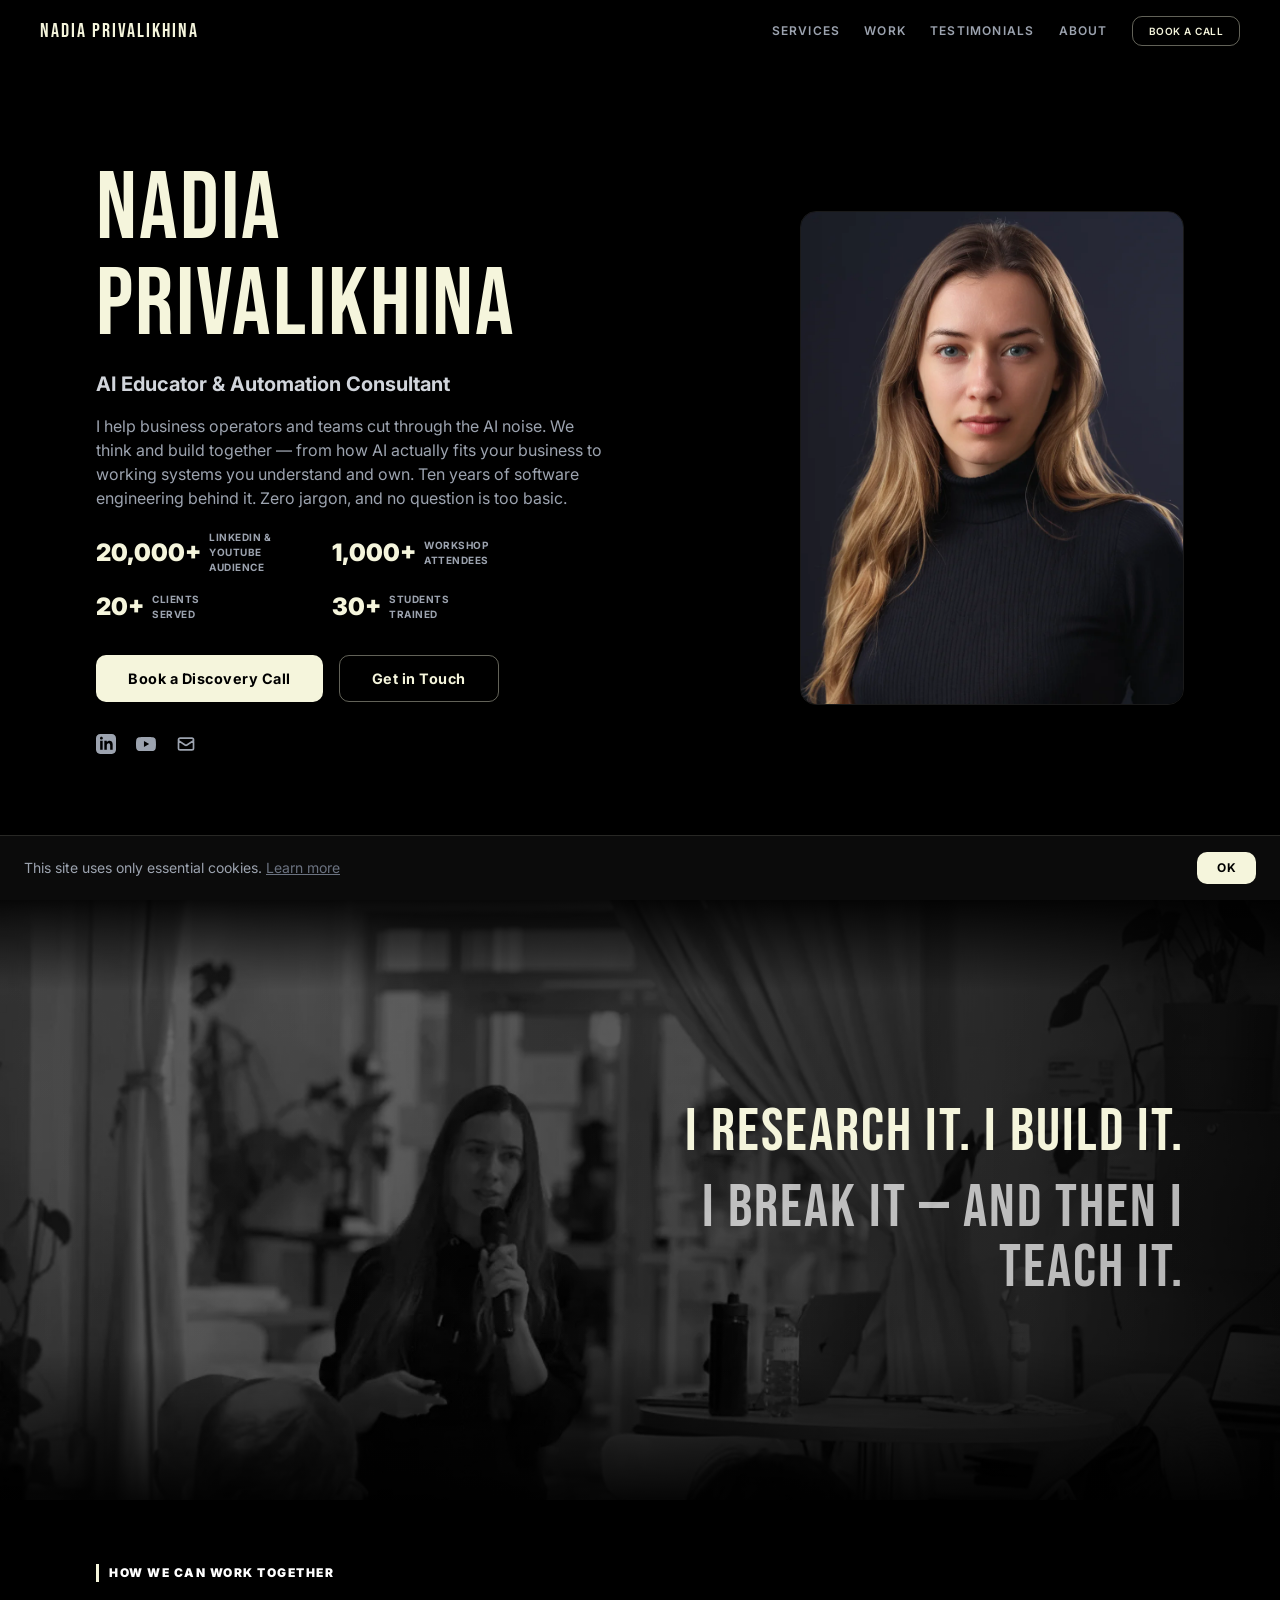
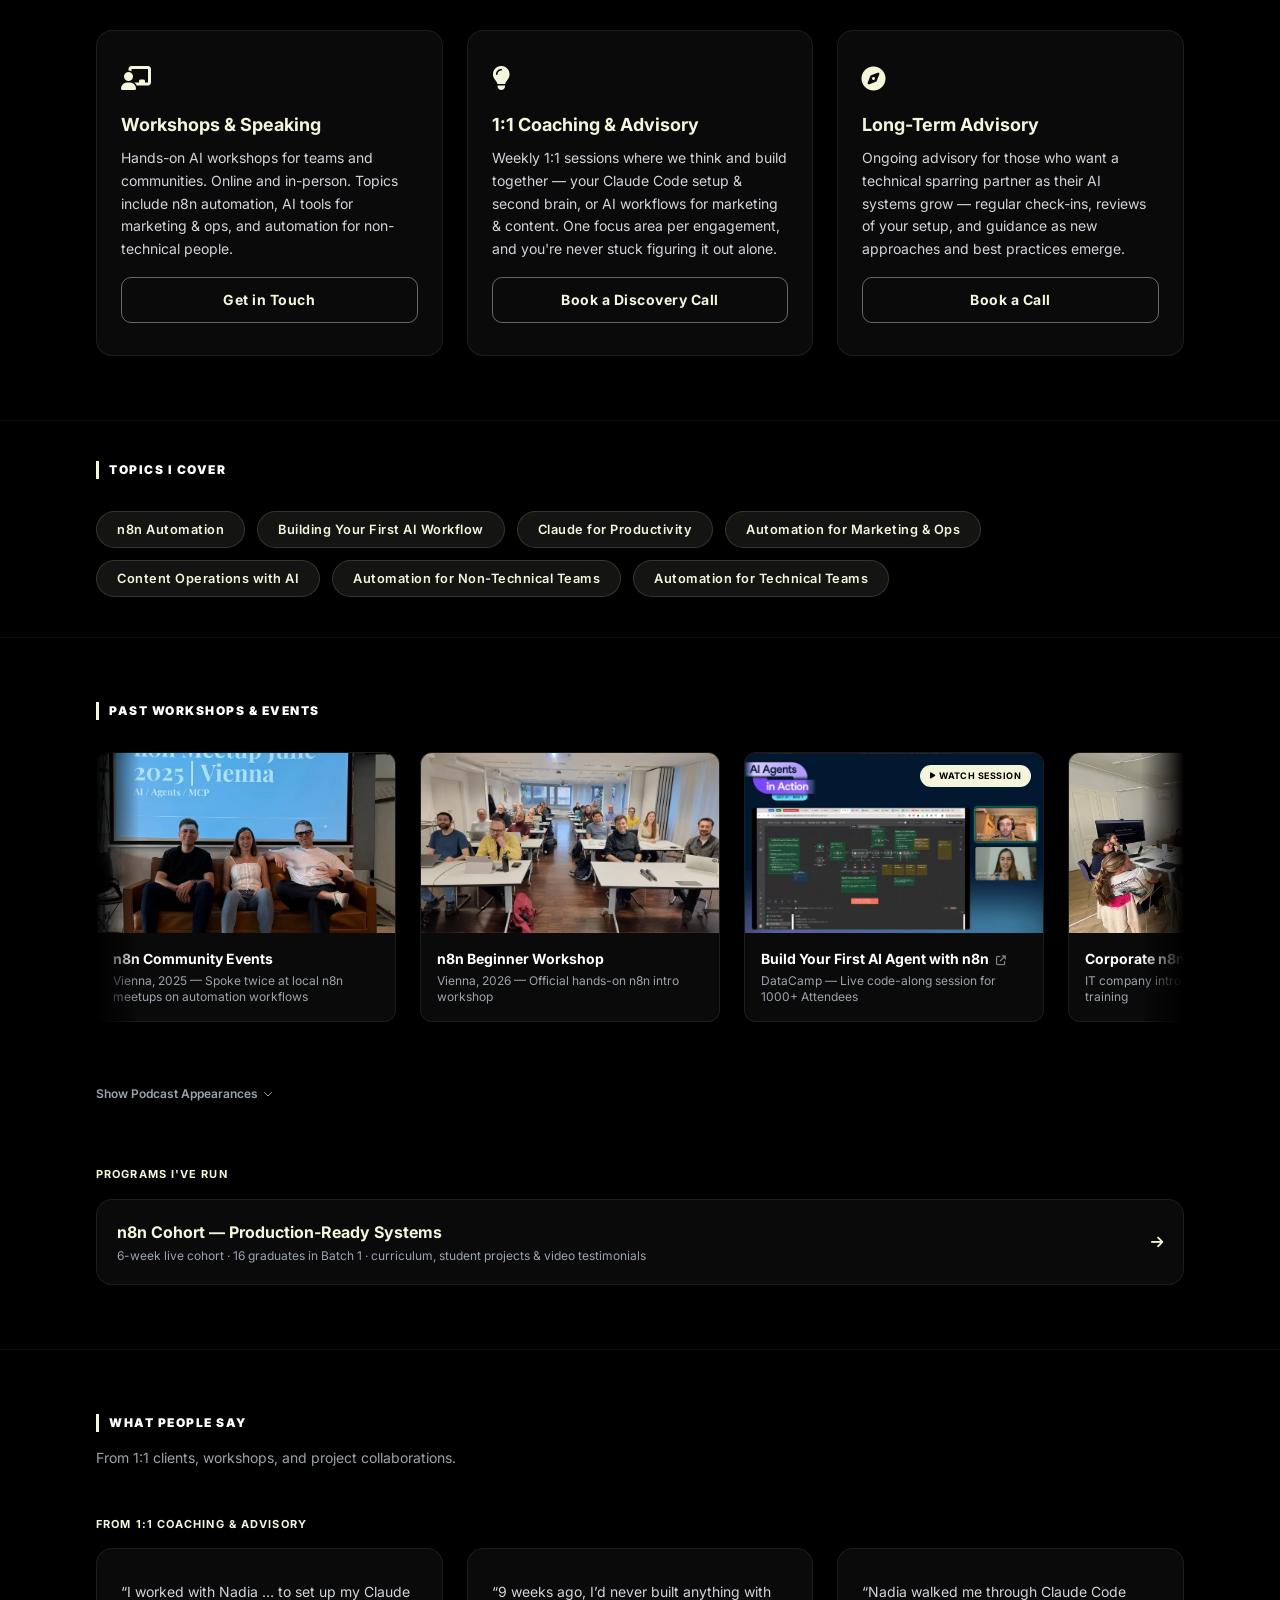
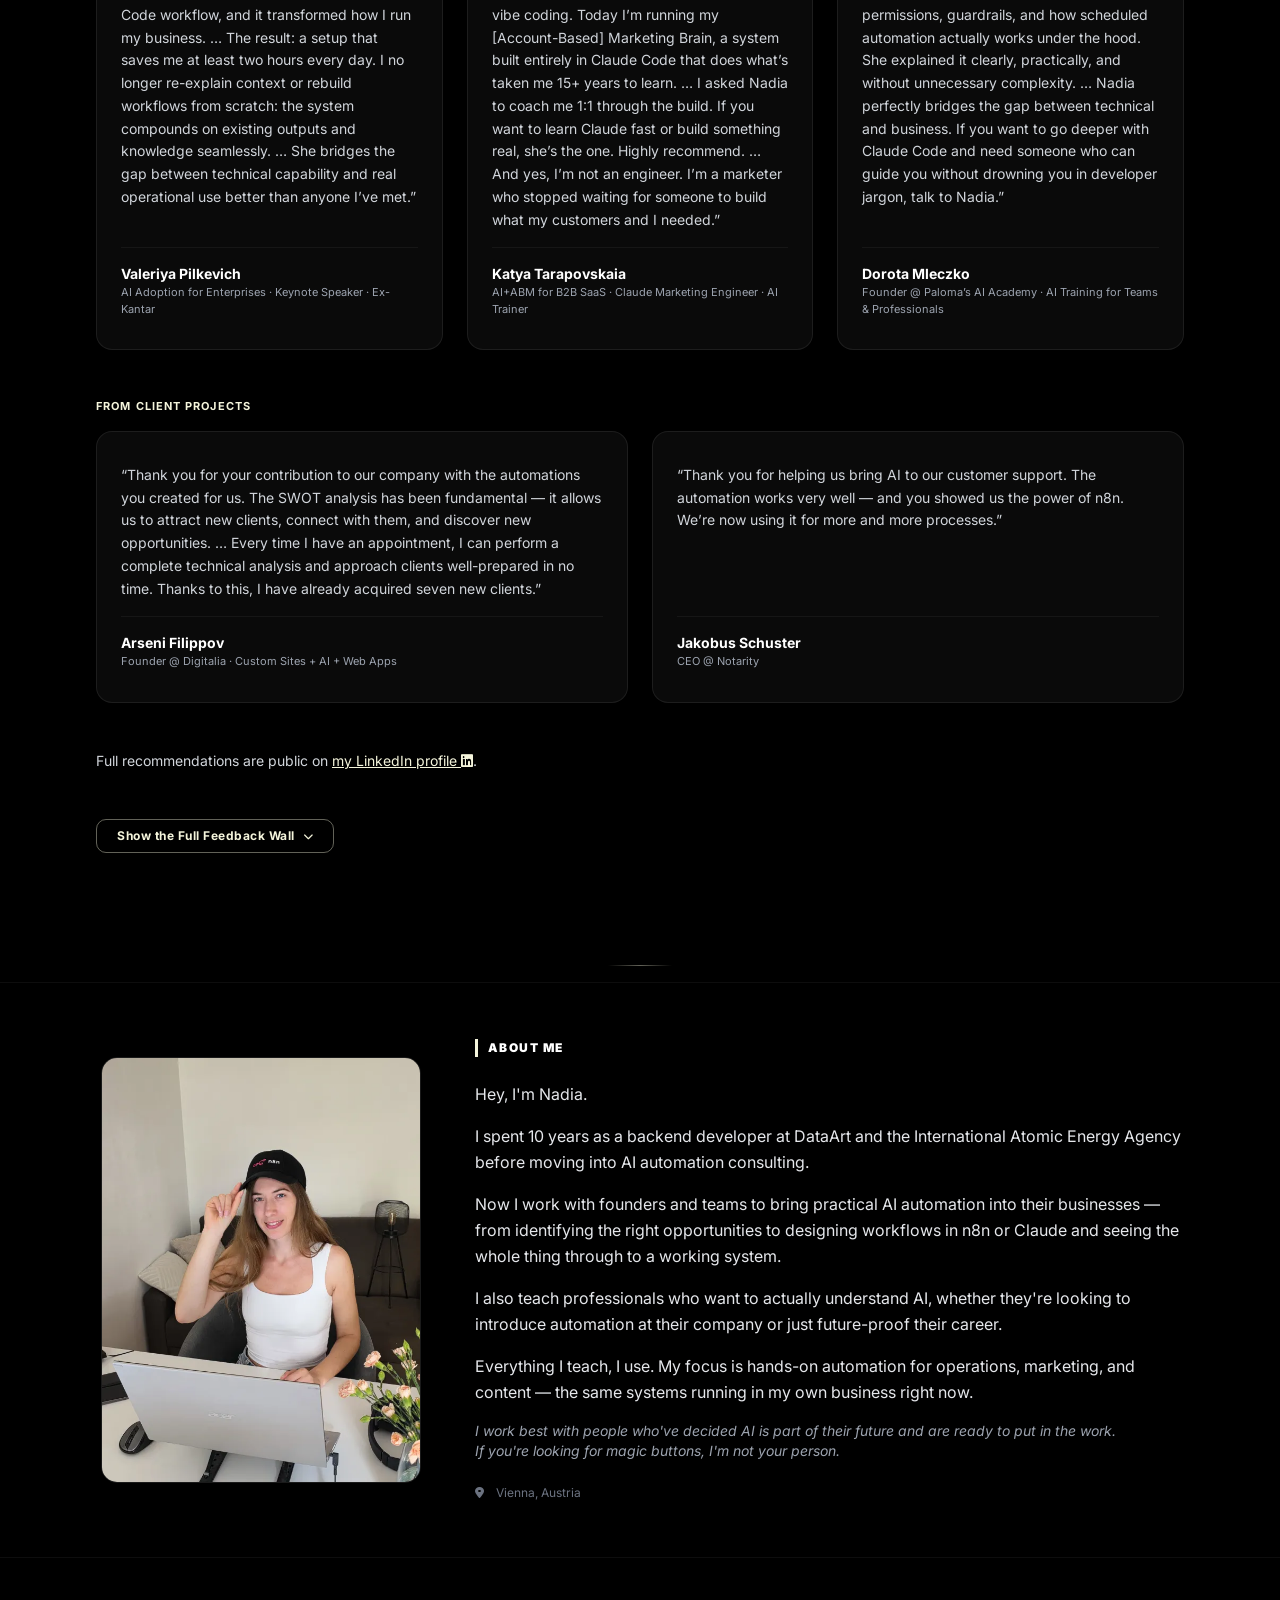
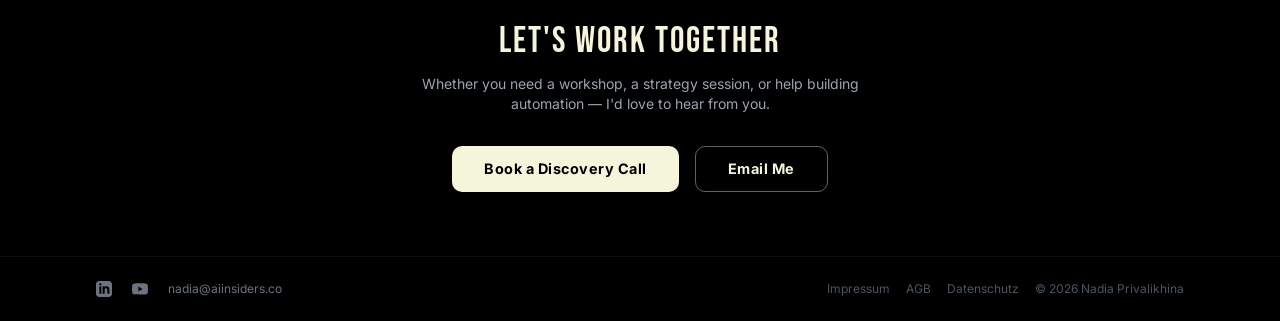
==== commit ed73d760: "website changes" ====
--- a/index.html
+++ b/index.html
@@ -54,16 +54,16 @@
           "@type": "Offer",
           "itemOffered": {
             "@type": "Service",
-            "name": "Consulting & Training",
-            "description": "1-on-1 and group sessions for founders and teams covering n8n, Claude Code for productivity, AI agents, and practical automation strategies."
+            "name": "1:1 Coaching & Advisory",
+            "description": "Personal AI coaching for founders and consultants: Claude Code setup and second-brain systems, or AI workflows for marketing and content. Weekly 1:1 sessions with materials and implementation guidance."
           }
         },
         {
           "@type": "Offer",
           "itemOffered": {
             "@type": "Service",
-            "name": "Implementation",
-            "description": "Custom AI automation for founder-led businesses in marketing, content operations, and personal productivity."
+            "name": "Long-Term Advisory",
+            "description": "Ongoing AI advisory for founders, marketing teams, and AI trainers: regular check-ins, setup reviews, and guidance as new approaches and best practices emerge."
           }
         }
       ]
@@ -403,8 +403,10 @@
             <div>
                 <h1 class="header-font text-6xl md:text-7xl lg:text-8xl accent-text leading-none mb-4">NADIA<br>PRIVALIKHINA</h1>
                 <h2 class="text-lg md:text-xl font-bold text-gray-300 mb-4">AI Educator & Automation Consultant</h2>
-                <p class="text-gray-400 text-sm md:text-base leading-relaxed max-w-lg mb-6">
-                    I help business operators and teams cut through the AI noise — and build automations that actually work. From content ops to marketing workflows to full business processes. Through workshops, consulting, and hands-on training.
+                <p class="text-gray-400 text-sm md:text-base leading-relaxed max-w-lg mb-5">
+                    I help business operators and teams cut through the AI noise. We think and build together —
+                    from how AI actually fits your business to working systems you understand and own.
+                    Ten years of software engineering behind it. Zero jargon, and no question is too basic.
                 </p>
 
                 <!-- Social proof strip -->
@@ -471,7 +473,7 @@
     <!-- ===================== SECTION 3: SERVICES ===================== -->
     <section id="services" class="py-12 md:py-16 px-6 md:px-16 lg:px-24">
         <div class="max-w-6xl mx-auto">
-            <h3 class="section-header mb-12">What I Can Help With</h3>
+            <h3 class="section-header mb-12">How We Can Work Together</h3>
             <div class="grid grid-cols-1 md:grid-cols-3 gap-6">
                 <!-- Workshops & Speaking -->
                 <div class="service-card flex flex-col">
@@ -487,23 +489,22 @@
                 <!-- Consulting & Training -->
                 <div class="service-card flex flex-col">
                     <div class="text-2xl mb-4 accent-text"><i class="fa-solid fa-lightbulb"></i></div>
-                    <h4 class="text-lg font-bold accent-text mb-2">Consulting & Training</h4>
+                    <h4 class="text-lg font-bold accent-text mb-2">1:1 Coaching & Advisory</h4>
                     <p class="text-sm text-gray-300 leading-relaxed mb-4 flex-grow">
-                        1-on-1 and group sessions for founders and teams. I cover n8n, Claude Code for productivity,
-                        AI agents, and practical automation strategies.
-                    </p>
-                    <a href="https://cal.com/nadia-privalikhina-mweimd/discovery-call?overlayCalendar=true" target="_blank" class="cta-btn-outline !text-sm !py-3 text-center mt-auto">Book a Call</a>
-                </div>
-
-                <!-- Implementation -->
-                <div class="service-card flex flex-col relative">
-                    <div class="absolute top-4 right-4">
-                        <span class="text-[9px] font-bold uppercase tracking-widest bg-white/10 text-gray-400 px-2 py-1 rounded-full border border-white/10">Limited</span>
-                    </div>
-                    <div class="text-2xl mb-4 accent-text"><i class="fa-solid fa-gears"></i></div>
-                    <h4 class="text-lg font-bold accent-text mb-2">Implementation</h4>
+                        Weekly 1:1 sessions where we think and build together — your Claude Code setup & second brain,
+                        or AI workflows for marketing & content. One focus area per engagement, and you're never
+                        stuck figuring it out alone.
+                    </p>
+                    <a href="https://cal.com/nadia-privalikhina-mweimd/discovery-call?overlayCalendar=true" target="_blank" class="cta-btn-outline !text-sm !py-3 text-center mt-auto">Book a Discovery Call</a>
+                </div>
+
+                <!-- Long-Term Advisory -->
+                <div class="service-card flex flex-col">
+                    <div class="text-2xl mb-4 accent-text"><i class="fa-solid fa-compass"></i></div>
+                    <h4 class="text-lg font-bold accent-text mb-2">Long-Term Advisory</h4>
                     <p class="text-sm text-gray-300 leading-relaxed mb-4 flex-grow">
-                        Custom AI automation for founder-led businesses. I take on 1–2 projects at a time in marketing, content operations, and personal productivity.
+                        Ongoing advisory for those who want a technical sparring partner as their AI systems grow —
+                        regular check-ins, reviews of your setup, and guidance as new approaches and best practices emerge.
                     </p>
                     <a href="https://cal.com/nadia-privalikhina-mweimd/discovery-call?overlayCalendar=true" target="_blank" class="cta-btn-outline !text-sm !py-3 text-center mt-auto">Book a Call</a>
                 </div>
@@ -518,7 +519,7 @@
             <div class="flex flex-wrap gap-3">
                 <span class="topic-tag">n8n Automation</span>
                 <span class="topic-tag">Building Your First AI Workflow</span>
-                <span class="topic-tag">Claude Code for Productivity</span>
+                <span class="topic-tag">Claude for Productivity</span>
                 <span class="topic-tag">Automation for Marketing & Ops</span>
                 <span class="topic-tag">Content Operations with AI</span>
                 <span class="topic-tag">Automation for Non-Technical Teams</span>
@@ -527,7 +528,7 @@
         </div>
     </section>
 
-    <!-- ===================== SECTION 5: FEATURED WORK ===================== -->
+    <!-- ===================== SECTION 6: FEATURED WORK ===================== -->
     <section id="work" class="py-12 md:py-16 px-6 md:px-16 lg:px-24 border-t border-white/5">
         <div class="max-w-6xl mx-auto">
 
@@ -715,60 +716,16 @@
                     </a>
                 </div>
             </div>
-        </div>
-    </section>
-
-    <!-- ===================== SECTION 6: COURSES & RESOURCES ===================== -->
-    <section class="py-12 md:py-14 px-6 md:px-16 lg:px-24 border-t border-white/5">
-        <div class="max-w-6xl mx-auto">
-            <h3 class="section-header mb-8">Courses & Resources</h3>
-            <!-- Mobile: horizontal scroll / Desktop: 2-col grid -->
-            <div class="flex gap-4 overflow-x-auto snap-x snap-mandatory pb-4 md:hidden -mx-6 px-6">
-                <a href="/cohort/" target="_blank" class="course-card group block flex-shrink-0 w-[85vw] snap-start">
-                    <img src="./resources/cohort-banner-website.webp" loading="lazy" alt="n8n Cohort banner">
-                    <div class="p-5">
-                        <h4 class="text-lg font-bold accent-text mb-2 group-hover:underline">n8n Cohort — Production-Ready Systems</h4>
-                        <p class="text-sm text-gray-300 leading-relaxed mb-4">
-                            Live cohort-based program co-led with a co-instructor. 16 students graduated in the first batch.
-                            Covers production-ready n8n workflows—from task analysis to deployment.
-                        </p>
-                        <span class="cta-btn-outline !text-xs !py-2 !px-4">View Cohort & Join Waitlist <i class="fa-solid fa-arrow-right text-[10px] ml-1"></i></span>
-                    </div>
-                </a>
-                <a href="/course/" target="_blank" class="course-card group block flex-shrink-0 w-[85vw] snap-start">
-                    <img src="./resources/beginner-course-li.webp" loading="lazy" alt="n8n Beginner Course">
-                    <div class="p-5">
-                        <h4 class="text-lg font-bold accent-text mb-2 group-hover:underline">n8n & AI Automation Fundamentals</h4>
-                        <p class="text-sm text-gray-300 leading-relaxed mb-4">
-                            Self-paced course for getting started with n8n. Covers the fundamentals,
-                            building your first workflows, and connecting AI models to automation.
-                        </p>
-                        <span class="cta-btn-outline !text-xs !py-2 !px-4">View Course Details <i class="fa-solid fa-arrow-right text-[10px] ml-1"></i></span>
-                    </div>
-                </a>
-            </div>
-            <div class="hidden md:grid md:grid-cols-2 gap-6">
-                <a href="/cohort/" target="_blank" class="course-card group block">
-                    <img src="./resources/cohort-banner-website.webp" loading="lazy" alt="n8n Cohort banner">
-                    <div class="p-5">
-                        <h4 class="text-lg font-bold accent-text mb-2 group-hover:underline">n8n Cohort — Production-Ready Systems</h4>
-                        <p class="text-sm text-gray-300 leading-relaxed mb-4">
-                            Live cohort-based program co-led with a co-instructor. 16 students graduated in the first batch.
-                            Covers production-ready n8n workflows—from task analysis to deployment.
-                        </p>
-                        <span class="cta-btn-outline !text-xs !py-2 !px-4">View Cohort & Join Waitlist <i class="fa-solid fa-arrow-right text-[10px] ml-1"></i></span>
-                    </div>
-                </a>
-                <a href="/course/" target="_blank" class="course-card group block">
-                    <img src="./resources/beginner-course-li.webp" loading="lazy" alt="n8n Beginner Course">
-                    <div class="p-5">
-                        <h4 class="text-lg font-bold accent-text mb-2 group-hover:underline">n8n & AI Automation Fundamentals</h4>
-                        <p class="text-sm text-gray-300 leading-relaxed mb-4">
-                            Self-paced course for getting started with n8n. Covers the fundamentals,
-                            building your first workflows, and connecting AI models to automation.
-                        </p>
-                        <span class="cta-btn-outline !text-xs !py-2 !px-4">View Course Details <i class="fa-solid fa-arrow-right text-[10px] ml-1"></i></span>
-                    </div>
+
+            <!-- Programs & Track Record -->
+            <div class="mt-16">
+                <p class="text-[11px] font-bold accent-text uppercase tracking-widest mb-4">Programs I've Run</p>
+                <a href="/cohort/" class="course-card group flex items-center justify-between gap-4 p-5">
+                    <div>
+                        <h4 class="text-base font-bold accent-text group-hover:underline">n8n Cohort &mdash; Production-Ready Systems</h4>
+                        <p class="text-xs text-gray-400 mt-1">6-week live cohort · 16 graduates in Batch 1 · curriculum, student projects & video testimonials</p>
+                    </div>
+                    <i class="fa-solid fa-arrow-right text-sm accent-text flex-shrink-0"></i>
                 </a>
             </div>
         </div>
@@ -778,33 +735,173 @@
     <section id="testimonials" class="py-12 md:py-16 px-6 md:px-16 lg:px-24 border-t border-white/5">
         <div class="max-w-6xl mx-auto">
             <h3 class="section-header mb-4">What People Say</h3>
-            <p class="text-sm text-gray-400 mb-12">Feedback from workshops, sessions, and project collaborations.</p>
-
-            <!-- Workshops & Sessions — Marquee -->
-            <p class="text-[10px] font-bold text-gray-500 uppercase tracking-widest mb-4">From Workshops & Sessions</p>
-            <div class="marquee-container mb-12">
+            <p class="text-sm text-gray-400 mb-12">From 1:1 clients, workshops, and project collaborations.</p>
+
+            <!-- Featured: 1:1 coaching & advisory -->
+            <p class="text-[11px] font-bold accent-text uppercase tracking-widest mb-4">From 1:1 Coaching & Advisory</p>
+            <div class="grid grid-cols-1 md:grid-cols-3 gap-6 mb-12">
+                <div class="service-card flex flex-col">
+                    <p class="text-sm text-gray-300 leading-relaxed mb-4 flex-grow">
+                        &ldquo;I worked with Nadia &hellip; to set up my Claude Code workflow, and it transformed how I run my business.
+                        &hellip; The result: a setup that saves me at least two hours every day. I no longer re-explain context or rebuild
+                        workflows from scratch: the system compounds on existing outputs and knowledge seamlessly. &hellip;
+                        She bridges the gap between technical capability and real operational use better than anyone I&rsquo;ve met.&rdquo;
+                    </p>
+                    <div class="flex items-center justify-between mt-auto pt-4 border-t border-white/5">
+                        <div>
+                            <div class="text-sm font-bold text-white">Valeriya Pilkevich</div>
+                            <div class="text-[11px] text-gray-400">AI Adoption for Enterprises &middot; Keynote Speaker &middot; Ex-Kantar</div>
+                        </div>
+                    </div>
+                </div>
+                <div class="service-card flex flex-col">
+                    <p class="text-sm text-gray-300 leading-relaxed mb-4 flex-grow">
+                        &ldquo;9 weeks ago, I&rsquo;d never built anything with vibe coding. Today I&rsquo;m running my [Account-Based]
+                        Marketing Brain, a system built entirely in Claude Code that does what&rsquo;s taken me 15+ years to learn.
+                        &hellip; I asked Nadia to coach me 1:1 through the build. If you want to learn Claude fast or build something real,
+                        she&rsquo;s the one. Highly recommend. &hellip; And yes, I&rsquo;m not an engineer. I&rsquo;m a marketer who stopped
+                        waiting for someone to build what my customers and I needed.&rdquo;
+                    </p>
+                    <div class="flex items-center justify-between mt-auto pt-4 border-t border-white/5">
+                        <div>
+                            <div class="text-sm font-bold text-white">Katya Tarapovskaia</div>
+                            <div class="text-[11px] text-gray-400">AI+ABM for B2B SaaS &middot; Claude Marketing Engineer &middot; AI Trainer</div>
+                        </div>
+                    </div>
+                </div>
+                <div class="service-card flex flex-col">
+                    <p class="text-sm text-gray-300 leading-relaxed mb-4 flex-grow">
+                        &ldquo;Nadia walked me through Claude Code permissions, guardrails, and how scheduled automation actually works under
+                        the hood. She explained it clearly, practically, and without unnecessary complexity. &hellip; Nadia perfectly bridges
+                        the gap between technical and business. If you want to go deeper with Claude Code and need someone who can guide you
+                        without drowning you in developer jargon, talk to Nadia.&rdquo;
+                    </p>
+                    <div class="flex items-center justify-between mt-auto pt-4 border-t border-white/5">
+                        <div>
+                            <div class="text-sm font-bold text-white">Dorota Mleczko</div>
+                            <div class="text-[11px] text-gray-400">Founder @ Paloma&rsquo;s AI Academy &middot; AI Training for Teams & Professionals</div>
+                        </div>
+                    </div>
+                </div>
+            </div>
+
+            <!-- Featured: client projects -->
+            <p class="text-[11px] font-bold accent-text uppercase tracking-widest mb-4">From Client Projects</p>
+            <div class="grid grid-cols-1 md:grid-cols-2 gap-6 mb-12">
+                <div class="service-card flex flex-col">
+                    <p class="text-sm text-gray-300 leading-relaxed mb-4 flex-grow">
+                        &ldquo;Thank you for your contribution to our company with the automations you created for us. The SWOT analysis
+                        has been fundamental &mdash; it allows us to attract new clients, connect with them, and discover new opportunities.
+                        &hellip; Every time I have an appointment, I can perform a complete technical analysis and approach clients
+                        well-prepared in no time. Thanks to this, I have already acquired seven new clients.&rdquo;
+                    </p>
+                    <div class="flex items-center justify-between mt-auto pt-4 border-t border-white/5">
+                        <div>
+                            <div class="text-sm font-bold text-white">Arseni Filippov</div>
+                            <div class="text-[11px] text-gray-400">Founder @ Digitalia &middot; Custom Sites + AI + Web Apps</div>
+                        </div>
+                    </div>
+                </div>
+                <div class="service-card flex flex-col">
+                    <p class="text-sm text-gray-300 leading-relaxed mb-4 flex-grow">
+                        &ldquo;Thank you for helping us bring AI to our customer support. The automation works
+                        very well &mdash; and you showed us the power of n8n. We&rsquo;re now using it for more and more processes.&rdquo;
+                    </p>
+                    <div class="flex items-center justify-between mt-auto pt-4 border-t border-white/5">
+                        <div>
+                            <div class="text-sm font-bold text-white">Jakobus Schuster</div>
+                            <div class="text-[11px] text-gray-400">CEO @ Notarity</div>
+                        </div>
+                    </div>
+                </div>
+            </div>
+
+            <p class="text-sm text-gray-300 -mt-6 mb-12">
+                Full recommendations are public on
+                <a href="https://www.linkedin.com/in/nadezhda-privalikhina/details/recommendations/" target="_blank" rel="noopener" class="accent-text underline underline-offset-4 decoration-[#f5f5dc]/40 hover:decoration-[#f5f5dc] transition-colors">my LinkedIn profile <i class="fa-brands fa-linkedin ml-0.5"></i></a>.
+            </p>
+
+            <!-- Expandable wall of screenshots -->
+            <button id="wall-toggle" onclick="toggleWall()" class="cta-btn-outline !text-xs !py-2 !px-5 mb-8">
+                Show the Full Feedback Wall <i class="fa-solid fa-chevron-down text-[10px] ml-2"></i>
+            </button>
+            <div id="testimonial-wall" class="hidden">
+            <p class="text-[11px] font-bold accent-text uppercase tracking-widest mb-4">From Workshops, Sessions & Projects</p>
+            <div class="marquee-container">
                 <div class="testimonial-marquee-track">
                     <!-- Set 1 -->
                     <div class="testimonial-card" onclick="openModal(this.querySelector('img').src)">
+                        <img src="./resources/testimonial.webp" alt="Michael Reynolds testimonial">
+                    </div>
+                    <div class="testimonial-card" onclick="openModal(this.querySelector('img').src)">
+                        <img src="./resources/Testimonial-Florian.webp" alt="Florian Buschmann testimonial">
+                    </div>
+                    <div class="testimonial-card" onclick="openModal(this.querySelector('img').src)">
+                        <img src="./resources/feedback datacamp - 1.webp" alt="DataCamp feedback">
+                    </div>
+                    <div class="testimonial-card" onclick="openModal(this.querySelector('img').src)">
+                        <img src="./resources/feedback-workshop1.webp" alt="Workshop feedback">
+                    </div>
+                    <div class="testimonial-card" onclick="openModal(this.querySelector('img').src)">
+                        <img src="./resources/Feedback-Webinar.webp" alt="Webinar feedback">
+                    </div>
+                    <div class="testimonial-card" onclick="openModal(this.querySelector('img').src)">
+                        <img src="./resources/feedback-datacamp-3.webp" alt="DataCamp feedback">
+                    </div>
+                    <div class="testimonial-card" onclick="openModal(this.querySelector('img').src)">
                         <img src="./resources/feedback-datacamp-9.webp" alt="DataCamp feedback">
                     </div>
                     <div class="testimonial-card" onclick="openModal(this.querySelector('img').src)">
+                        <img src="./resources/feedback-Datacamp-12.webp" alt="DataCamp feedback">
+                    </div>
+                    <div class="testimonial-card" onclick="openModal(this.querySelector('img').src)">
+                        <img src="./resources/faadback-datacamp-8.webp" alt="DataCamp feedback">
+                    </div>
+                    <div class="testimonial-card" onclick="openModal(this.querySelector('img').src)">
+                        <img src="./resources/faadback-datacamp-7.webp" alt="DataCamp feedback">
+                    </div>
+                    <div class="testimonial-card" onclick="openModal(this.querySelector('img').src)">
+                        <img src="./resources/feedback-datacamp-4.webp" alt="DataCamp feedback">
+                    </div>
+                    <div class="testimonial-card" onclick="openModal(this.querySelector('img').src)">
+                        <img src="./resources/faadback-datacamp-5.webp" alt="DataCamp feedback">
+                    </div>
+                    <div class="testimonial-card" onclick="openModal(this.querySelector('img').src)">
                         <img src="./resources/feedback-Datacamp-11.webp" alt="DataCamp feedback">
                     </div>
                     <div class="testimonial-card" onclick="openModal(this.querySelector('img').src)">
+                        <img src="./resources/feedback-datacamp-6.webp" alt="DataCamp feedback">
+                    </div>
+                    <!-- Set 2 -->
+                    <div class="testimonial-card" onclick="openModal(this.querySelector('img').src)">
+                        <img src="./resources/testimonial.webp" alt="Michael Reynolds testimonial">
+                    </div>
+                    <div class="testimonial-card" onclick="openModal(this.querySelector('img').src)">
+                        <img src="./resources/Testimonial-Florian.webp" alt="Florian Buschmann testimonial">
+                    </div>
+                    <div class="testimonial-card" onclick="openModal(this.querySelector('img').src)">
+                        <img src="./resources/feedback datacamp - 1.webp" alt="DataCamp feedback">
+                    </div>
+                    <div class="testimonial-card" onclick="openModal(this.querySelector('img').src)">
+                        <img src="./resources/feedback-workshop1.webp" alt="Workshop feedback">
+                    </div>
+                    <div class="testimonial-card" onclick="openModal(this.querySelector('img').src)">
+                        <img src="./resources/Feedback-Webinar.webp" alt="Webinar feedback">
+                    </div>
+                    <div class="testimonial-card" onclick="openModal(this.querySelector('img').src)">
+                        <img src="./resources/feedback-datacamp-3.webp" alt="DataCamp feedback">
+                    </div>
+                    <div class="testimonial-card" onclick="openModal(this.querySelector('img').src)">
+                        <img src="./resources/feedback-datacamp-9.webp" alt="DataCamp feedback">
+                    </div>
+                    <div class="testimonial-card" onclick="openModal(this.querySelector('img').src)">
                         <img src="./resources/feedback-Datacamp-12.webp" alt="DataCamp feedback">
                     </div>
                     <div class="testimonial-card" onclick="openModal(this.querySelector('img').src)">
-                        <img src="./resources/feedback-workshop1.webp" alt="Workshop feedback">
-                    </div>
-                    <div class="testimonial-card" onclick="openModal(this.querySelector('img').src)">
-                        <img src="./resources/Feedback-Webinar.webp" alt="Webinar feedback">
-                    </div>
-                    <div class="testimonial-card" onclick="openModal(this.querySelector('img').src)">
-                        <img src="./resources/feedback datacamp - 1.webp" alt="DataCamp feedback">
-                    </div>
-                    <div class="testimonial-card" onclick="openModal(this.querySelector('img').src)">
-                        <img src="./resources/feedback-datacamp-3.webp" alt="DataCamp feedback">
+                        <img src="./resources/faadback-datacamp-8.webp" alt="DataCamp feedback">
+                    </div>
+                    <div class="testimonial-card" onclick="openModal(this.querySelector('img').src)">
+                        <img src="./resources/faadback-datacamp-7.webp" alt="DataCamp feedback">
                     </div>
                     <div class="testimonial-card" onclick="openModal(this.querySelector('img').src)">
                         <img src="./resources/feedback-datacamp-4.webp" alt="DataCamp feedback">
@@ -813,86 +910,14 @@
                         <img src="./resources/faadback-datacamp-5.webp" alt="DataCamp feedback">
                     </div>
                     <div class="testimonial-card" onclick="openModal(this.querySelector('img').src)">
+                        <img src="./resources/feedback-Datacamp-11.webp" alt="DataCamp feedback">
+                    </div>
+                    <div class="testimonial-card" onclick="openModal(this.querySelector('img').src)">
                         <img src="./resources/feedback-datacamp-6.webp" alt="DataCamp feedback">
                     </div>
-                    <div class="testimonial-card" onclick="openModal(this.querySelector('img').src)">
-                        <img src="./resources/faadback-datacamp-7.webp" alt="DataCamp feedback">
-                    </div>
-                    <div class="testimonial-card" onclick="openModal(this.querySelector('img').src)">
-                        <img src="./resources/faadback-datacamp-8.webp" alt="DataCamp feedback">
-                    </div>
-                    <!-- Set 2 (duplicate for seamless loop) -->
-                    <div class="testimonial-card" onclick="openModal(this.querySelector('img').src)">
-                        <img src="./resources/feedback-datacamp-9.webp" alt="DataCamp feedback">
-                    </div>
-                    <div class="testimonial-card" onclick="openModal(this.querySelector('img').src)">
-                        <img src="./resources/feedback-Datacamp-11.webp" alt="DataCamp feedback">
-                    </div>
-                    <div class="testimonial-card" onclick="openModal(this.querySelector('img').src)">
-                        <img src="./resources/feedback-Datacamp-12.webp" alt="DataCamp feedback">
-                    </div>
-                    <div class="testimonial-card" onclick="openModal(this.querySelector('img').src)">
-                        <img src="./resources/feedback-workshop1.webp" alt="Workshop feedback">
-                    </div>
-                    <div class="testimonial-card" onclick="openModal(this.querySelector('img').src)">
-                        <img src="./resources/Feedback-Webinar.webp" alt="Webinar feedback">
-                    </div>
-                    <div class="testimonial-card" onclick="openModal(this.querySelector('img').src)">
-                        <img src="./resources/feedback datacamp - 1.webp" alt="DataCamp feedback">
-                    </div>
-                    <div class="testimonial-card" onclick="openModal(this.querySelector('img').src)">
-                        <img src="./resources/feedback-datacamp-3.webp" alt="DataCamp feedback">
-                    </div>
-                    <div class="testimonial-card" onclick="openModal(this.querySelector('img').src)">
-                        <img src="./resources/feedback-datacamp-4.webp" alt="DataCamp feedback">
-                    </div>
-                    <div class="testimonial-card" onclick="openModal(this.querySelector('img').src)">
-                        <img src="./resources/faadback-datacamp-5.webp" alt="DataCamp feedback">
-                    </div>
-                    <div class="testimonial-card" onclick="openModal(this.querySelector('img').src)">
-                        <img src="./resources/feedback-datacamp-6.webp" alt="DataCamp feedback">
-                    </div>
-                    <div class="testimonial-card" onclick="openModal(this.querySelector('img').src)">
-                        <img src="./resources/faadback-datacamp-7.webp" alt="DataCamp feedback">
-                    </div>
-                    <div class="testimonial-card" onclick="openModal(this.querySelector('img').src)">
-                        <img src="./resources/faadback-datacamp-8.webp" alt="DataCamp feedback">
-                    </div>
-                </div>
-            </div>
-
-            <!-- Projects & 1-on-1 — Marquee -->
-            <p class="text-[10px] font-bold text-gray-500 uppercase tracking-widest mb-4">From Projects & 1-on-1 Sessions</p>
-            <div class="marquee-container">
-                <div class="testimonial-marquee-track testimonial-marquee-slow">
-                    <!-- Set 1 -->
-                    <div class="testimonial-card" onclick="openModal(this.querySelector('img').src)">
-                        <img src="./resources/testimonial.webp" alt="Michael Reynolds testimonial">
-                    </div>
-                    <div class="testimonial-card" onclick="openModal(this.querySelector('img').src)">
-                        <img src="./resources/Testimonial-Florian.webp" alt="Florian Buschmann testimonial">
-                    </div>
-                    <div class="testimonial-card" onclick="openModal(this.querySelector('img').src)">
-                        <img src="./resources/testimonial-Jakob.webp" alt="Jakob testimonial">
-                    </div>
-                    <div class="testimonial-card" onclick="openModal(this.querySelector('img').src)">
-                        <img src="./resources/testimonial-arsenii.webp" alt="Arsenii Filippov testimonial">
-                    </div>
-                    <!-- Set 2 (duplicate for seamless loop) -->
-                    <div class="testimonial-card" onclick="openModal(this.querySelector('img').src)">
-                        <img src="./resources/testimonial.webp" alt="Michael Reynolds testimonial">
-                    </div>
-                    <div class="testimonial-card" onclick="openModal(this.querySelector('img').src)">
-                        <img src="./resources/Testimonial-Florian.webp" alt="Florian Buschmann testimonial">
-                    </div>
-                    <div class="testimonial-card" onclick="openModal(this.querySelector('img').src)">
-                        <img src="./resources/testimonial-Jakob.webp" alt="Jakob testimonial">
-                    </div>
-                    <div class="testimonial-card" onclick="openModal(this.querySelector('img').src)">
-                        <img src="./resources/testimonial-arsenii.webp" alt="Arsenii Filippov testimonial">
-                    </div>
-                </div>
-            </div>
+                </div>
+            </div>
+            </div><!-- /#testimonial-wall -->
         </div>
     </section>
 
@@ -982,6 +1007,15 @@
             navbar.classList.toggle('scrolled', window.scrollY > 50);
         });
 
+        function toggleWall() {
+            const wall = document.getElementById('testimonial-wall');
+            const btn = document.getElementById('wall-toggle');
+            const open = wall.classList.toggle('hidden');
+            btn.innerHTML = open
+                ? 'Show the Full Feedback Wall <i class="fa-solid fa-chevron-down text-[10px] ml-2"></i>'
+                : 'Hide the Feedback Wall <i class="fa-solid fa-chevron-up text-[10px] ml-2"></i>';
+        }
+
         function openModal(src) {
             const modal = document.getElementById('imageModal');
             document.getElementById('modalImg').src = src;
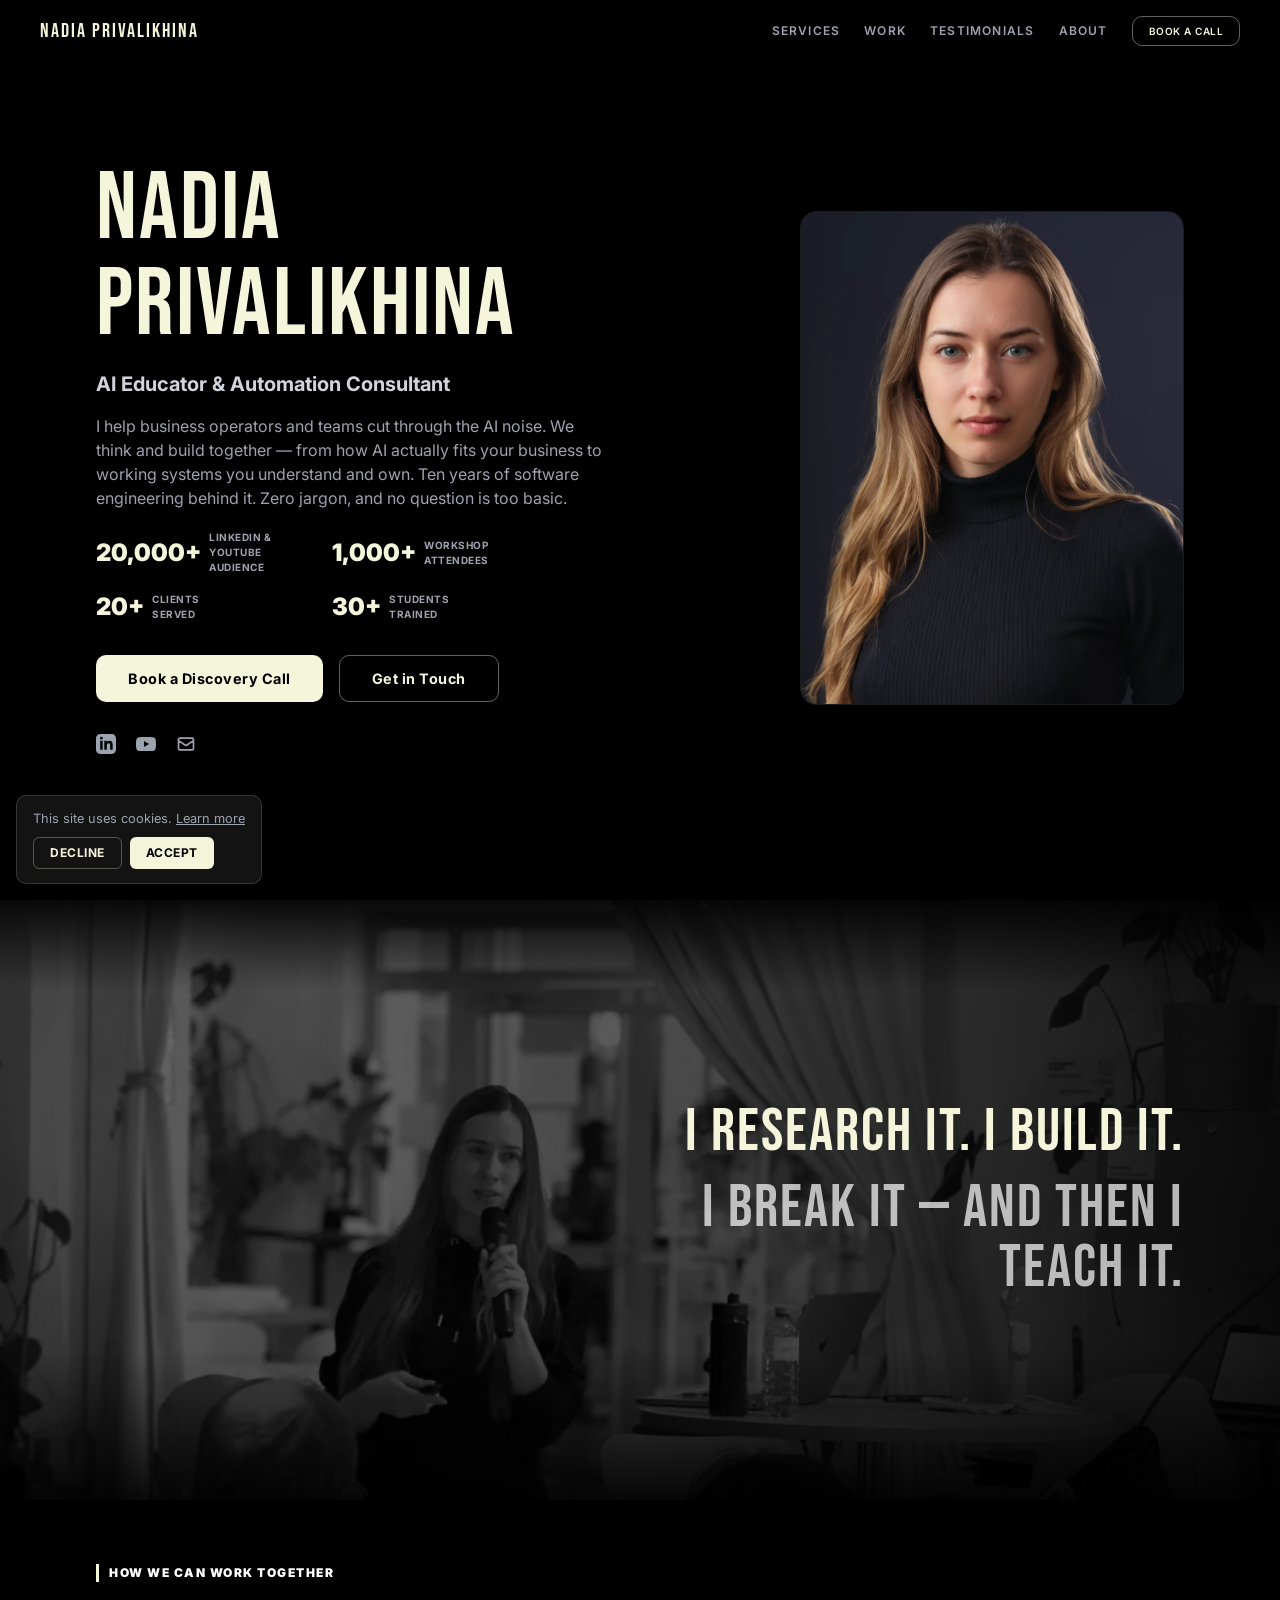
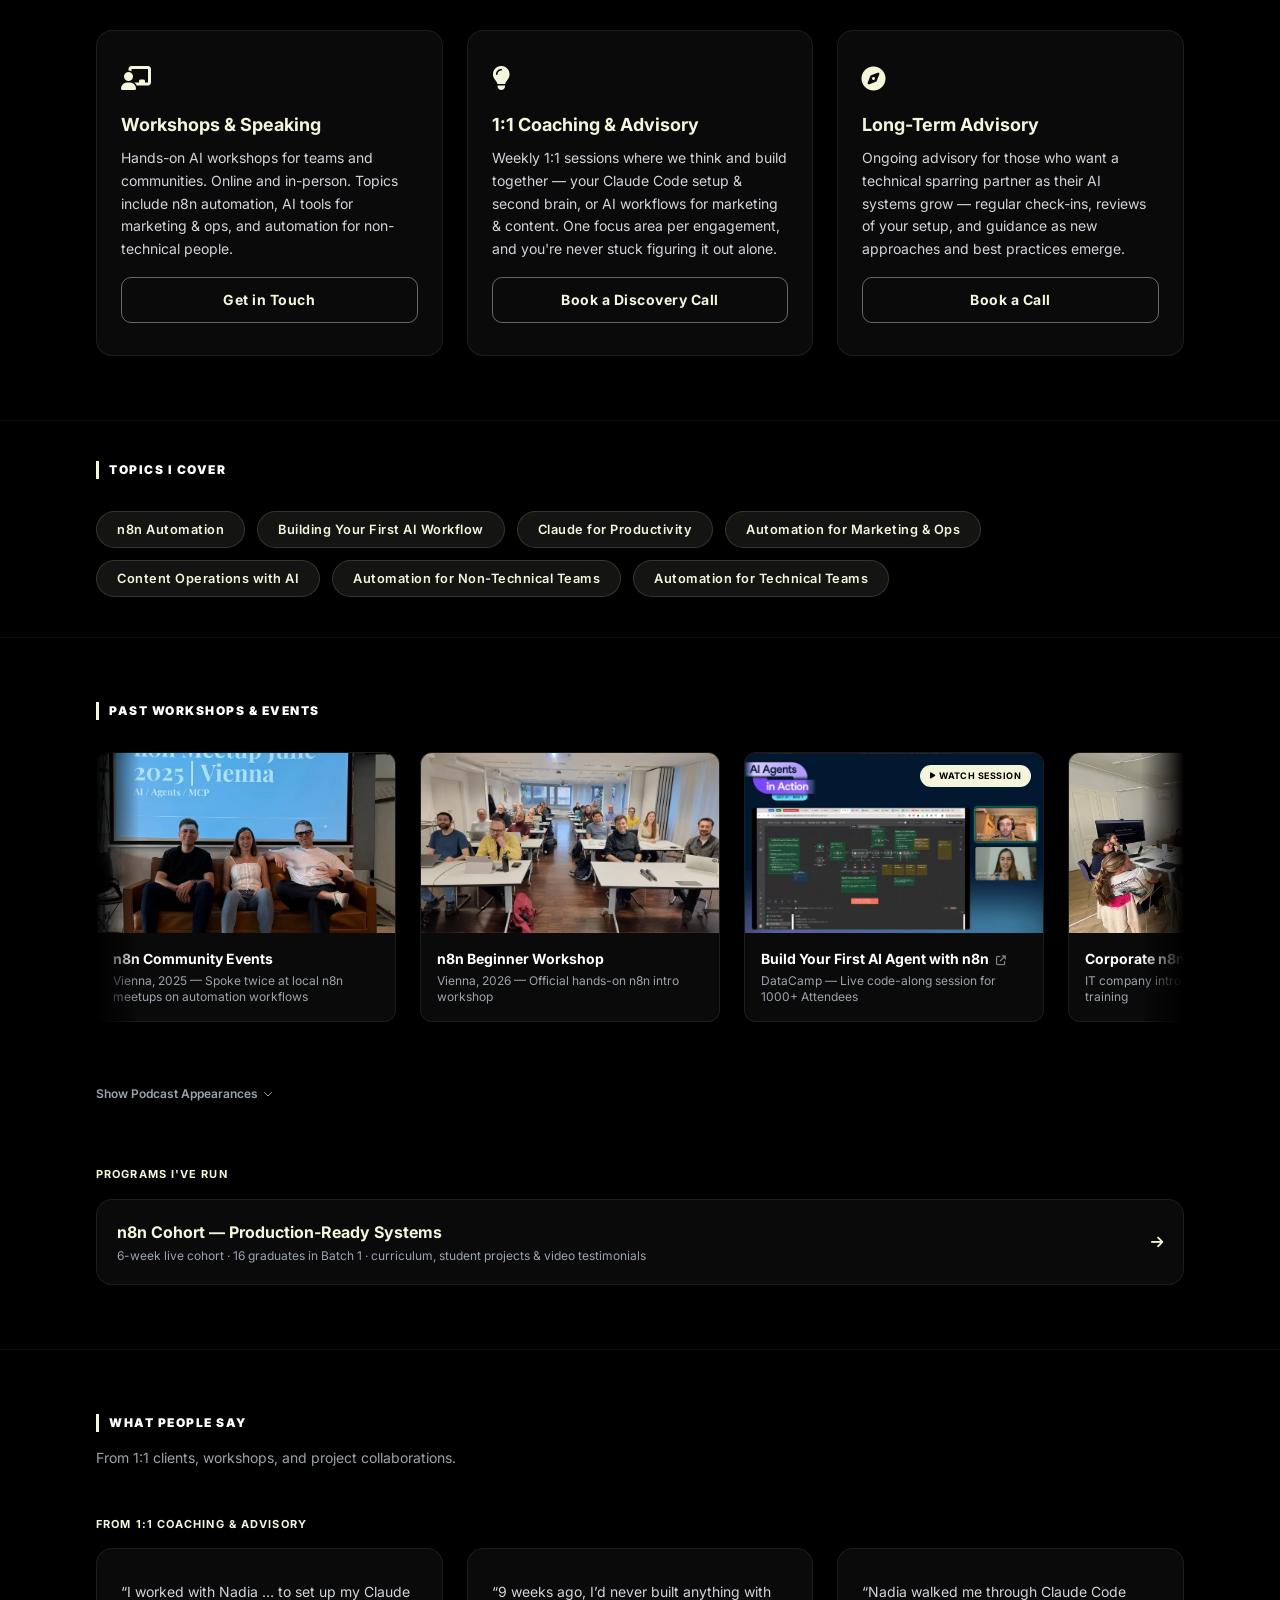
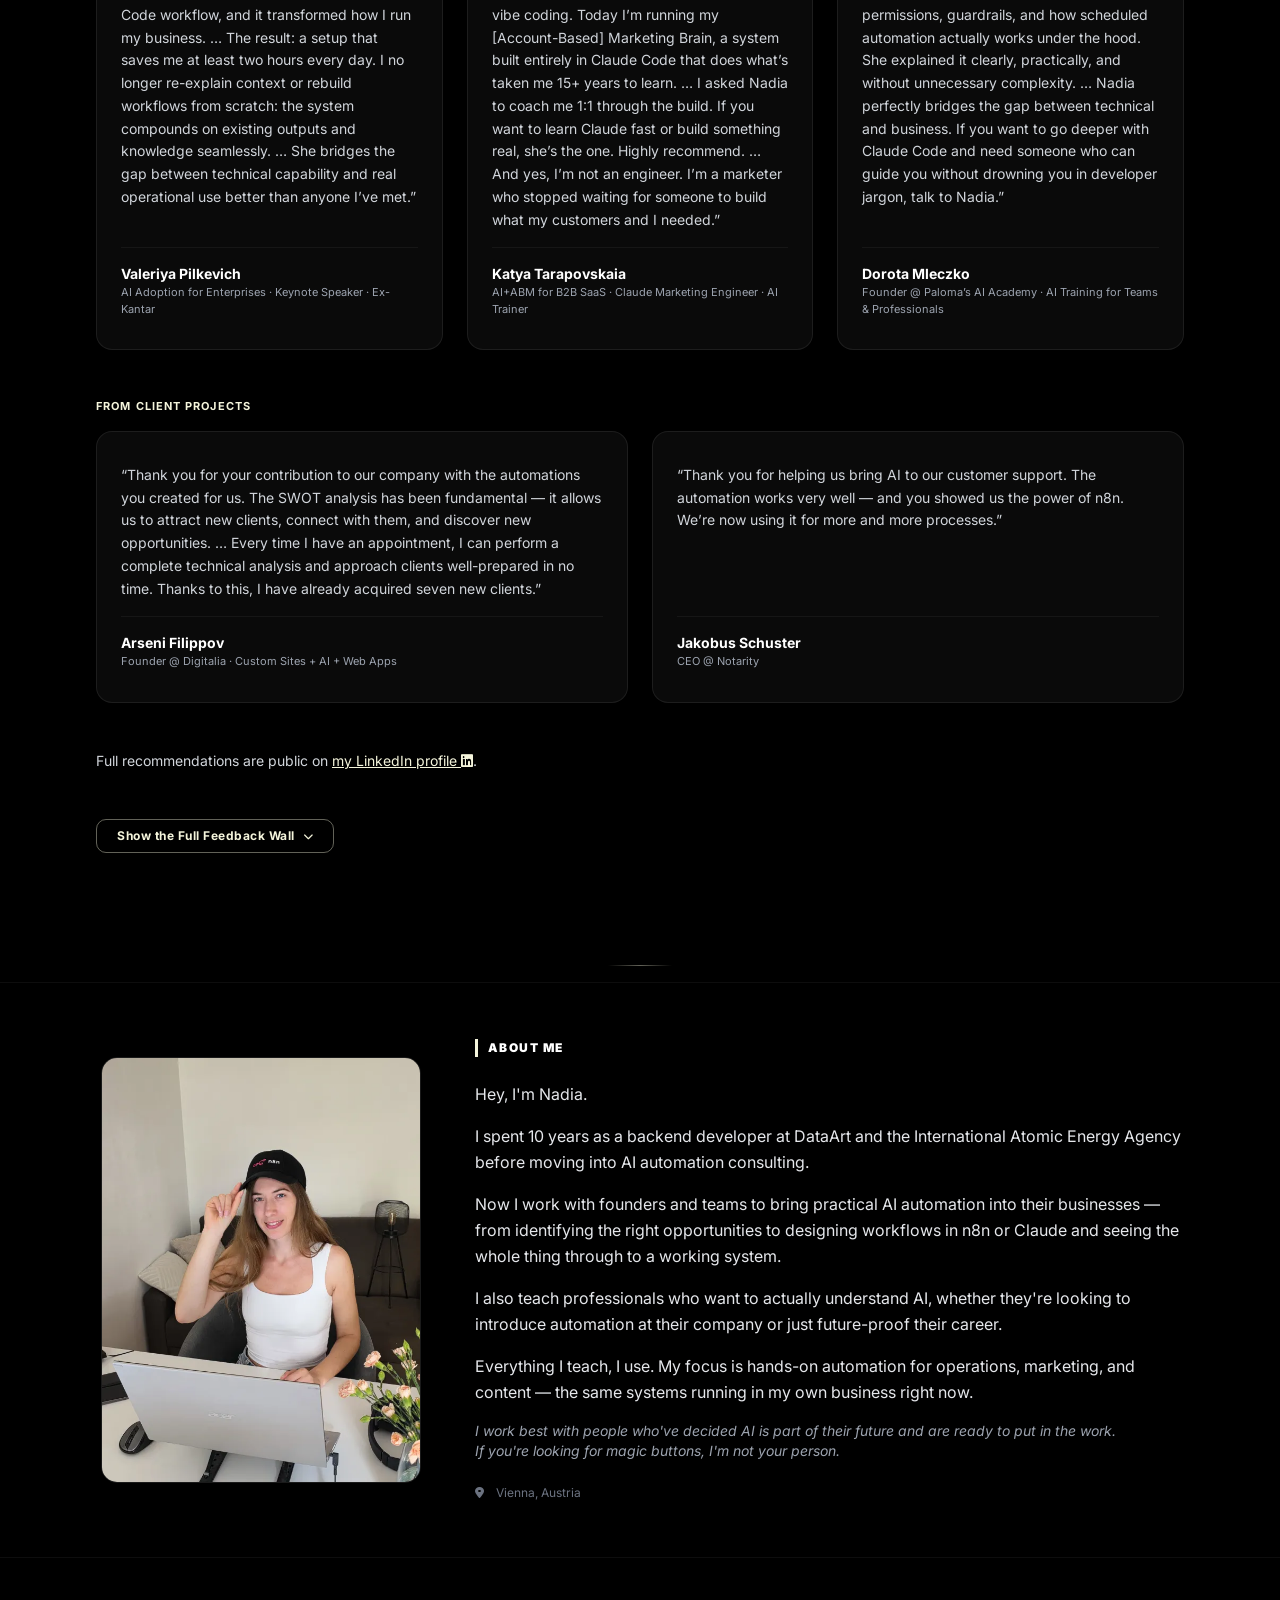
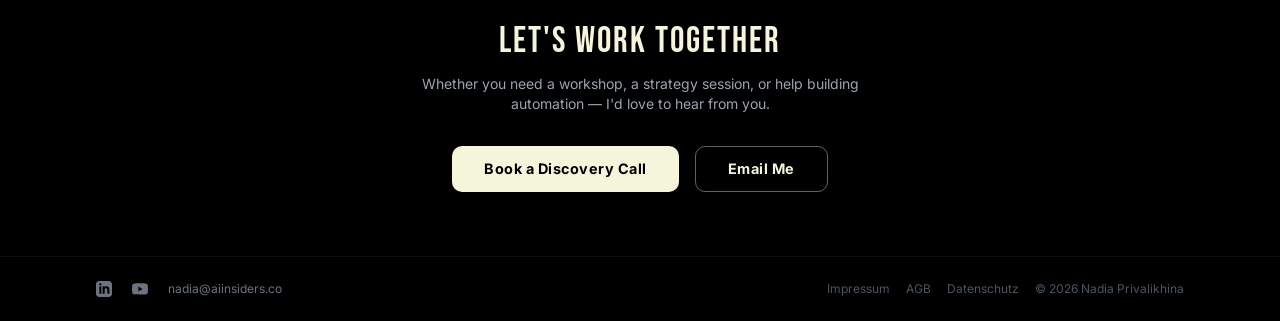
==== commit 78dab49c: "cookies and audience fix" ====
--- a/index.html
+++ b/index.html
@@ -1,6 +1,24 @@
 <!DOCTYPE html>
 <html lang="en">
 <head>
+<!-- Google Analytics (loads only after cookie consent) -->
+<script>
+  window.dataLayer = window.dataLayer || [];
+  function gtag(){dataLayer.push(arguments);}
+  window.loadGoogleAnalytics = function() {
+    if (window.gaLoaded) return;
+    window.gaLoaded = true;
+    var s = document.createElement('script');
+    s.async = true;
+    s.src = 'https://www.googletagmanager.com/gtag/js?id=G-5LYB92T39L';
+    document.head.appendChild(s);
+    gtag('js', new Date());
+    gtag('config', 'G-5LYB92T39L');
+  };
+  if (localStorage.getItem('cookie_consent') === 'accepted') {
+    window.loadGoogleAnalytics();
+  }
+</script>
     <meta charset="UTF-8">
     <meta name="viewport" content="width=device-width, initial-scale=1.0">
     <title>Nadia Privalikhina — AI Educator & Automation Consultant</title>
@@ -995,11 +1013,7 @@
         </div>
     </footer>
 
-    <!-- Cookie Banner -->
-    <div id="cookie-banner" class="fixed bottom-0 left-0 right-0 z-50 px-6 py-4 flex flex-wrap items-center justify-between gap-3" style="background: rgba(12,12,12,0.97); border-top: 1px solid rgba(245,245,220,0.12);">
-        <p class="text-sm text-gray-400 m-0">This site uses only essential cookies. <a href="/datenschutz/" class="underline text-gray-500 hover:text-white">Learn more</a></p>
-        <button onclick="dismissCookie()" class="cta-btn !py-2 !px-5 !text-xs flex-shrink-0">OK</button>
-    </div>
+    <script src="/cookie-banner.js"></script>
 
     <script>
         const navbar = document.getElementById('navbar');
@@ -1051,14 +1065,6 @@
         burgerBtn.addEventListener('click', openMobileMenu);
         closeMenuBtn.addEventListener('click', closeMobileMenu);
 
-        // Cookie banner
-        function dismissCookie() {
-            document.getElementById('cookie-banner').style.display = 'none';
-            localStorage.setItem('cookie_ok', '1');
-        }
-        if (localStorage.getItem('cookie_ok')) {
-            document.getElementById('cookie-banner').style.display = 'none';
-        }
 
         // Podcast toggle
         function togglePodcasts(btn) {
